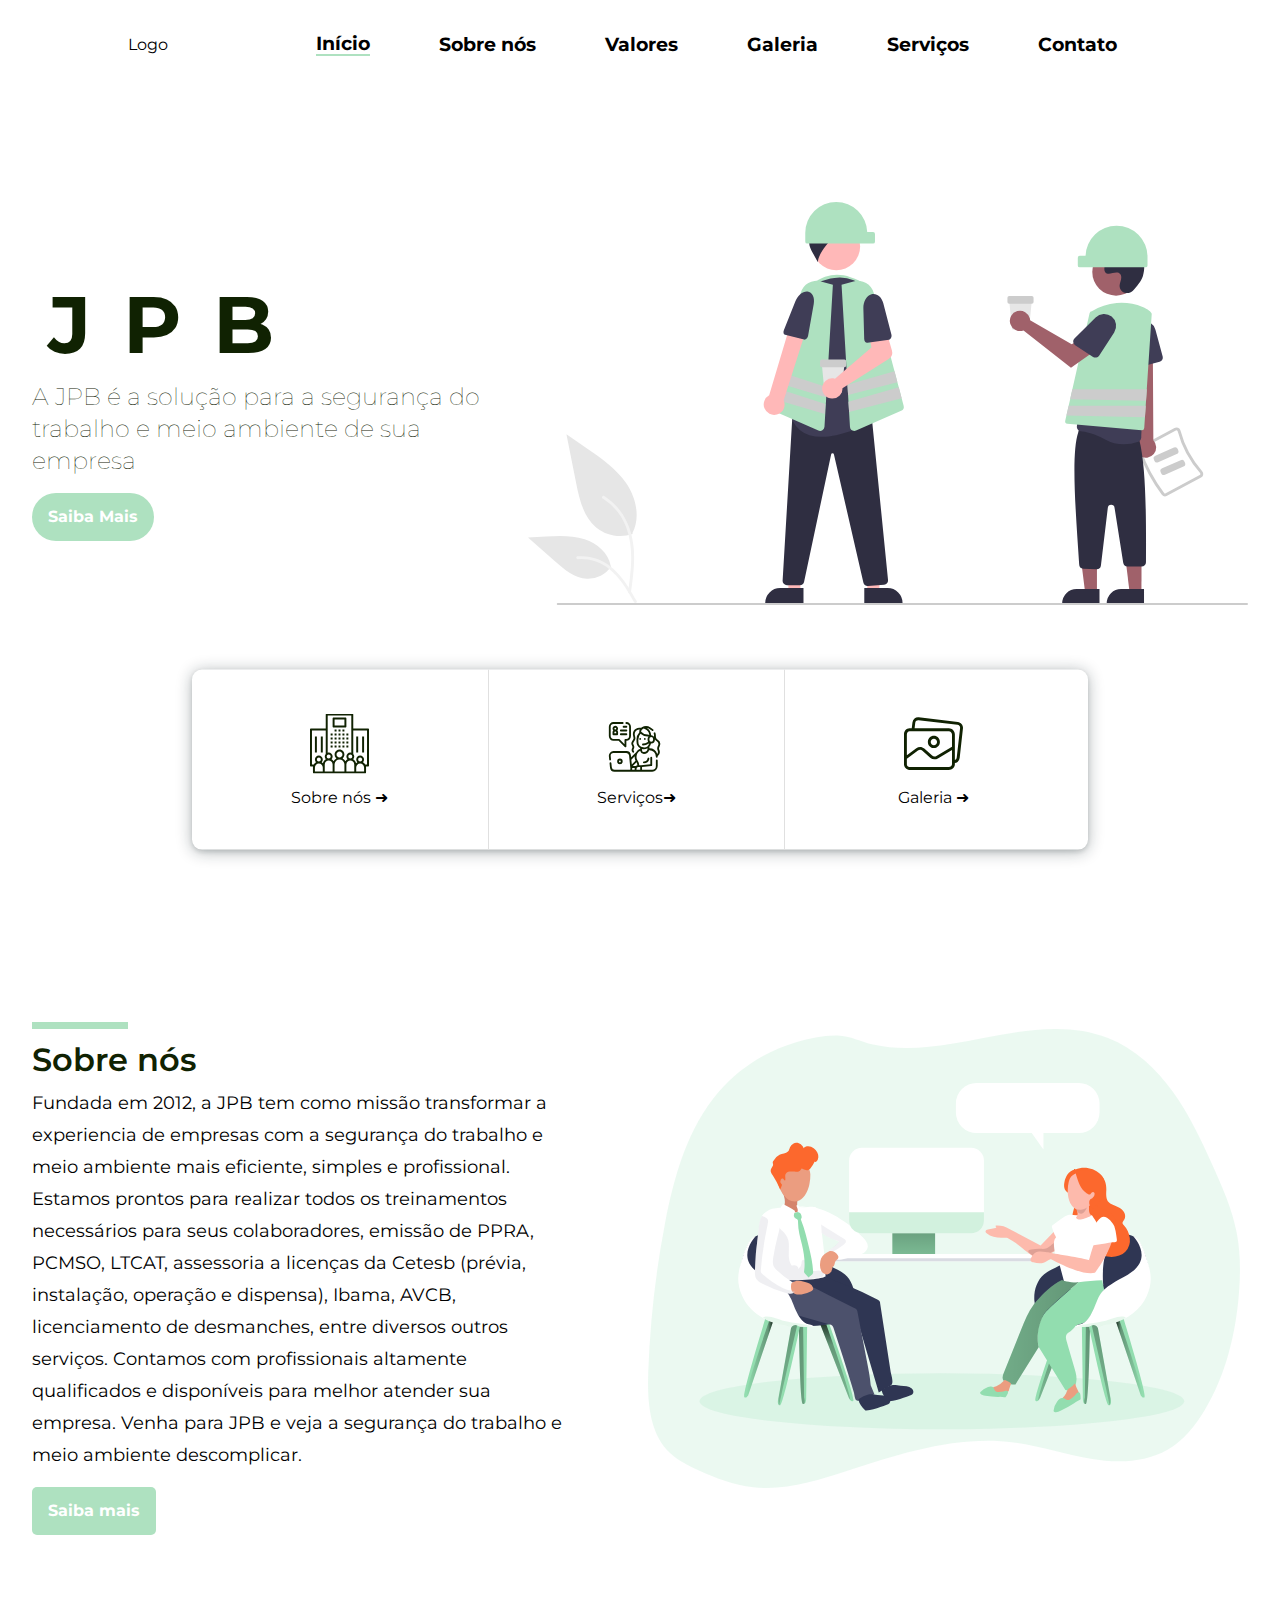
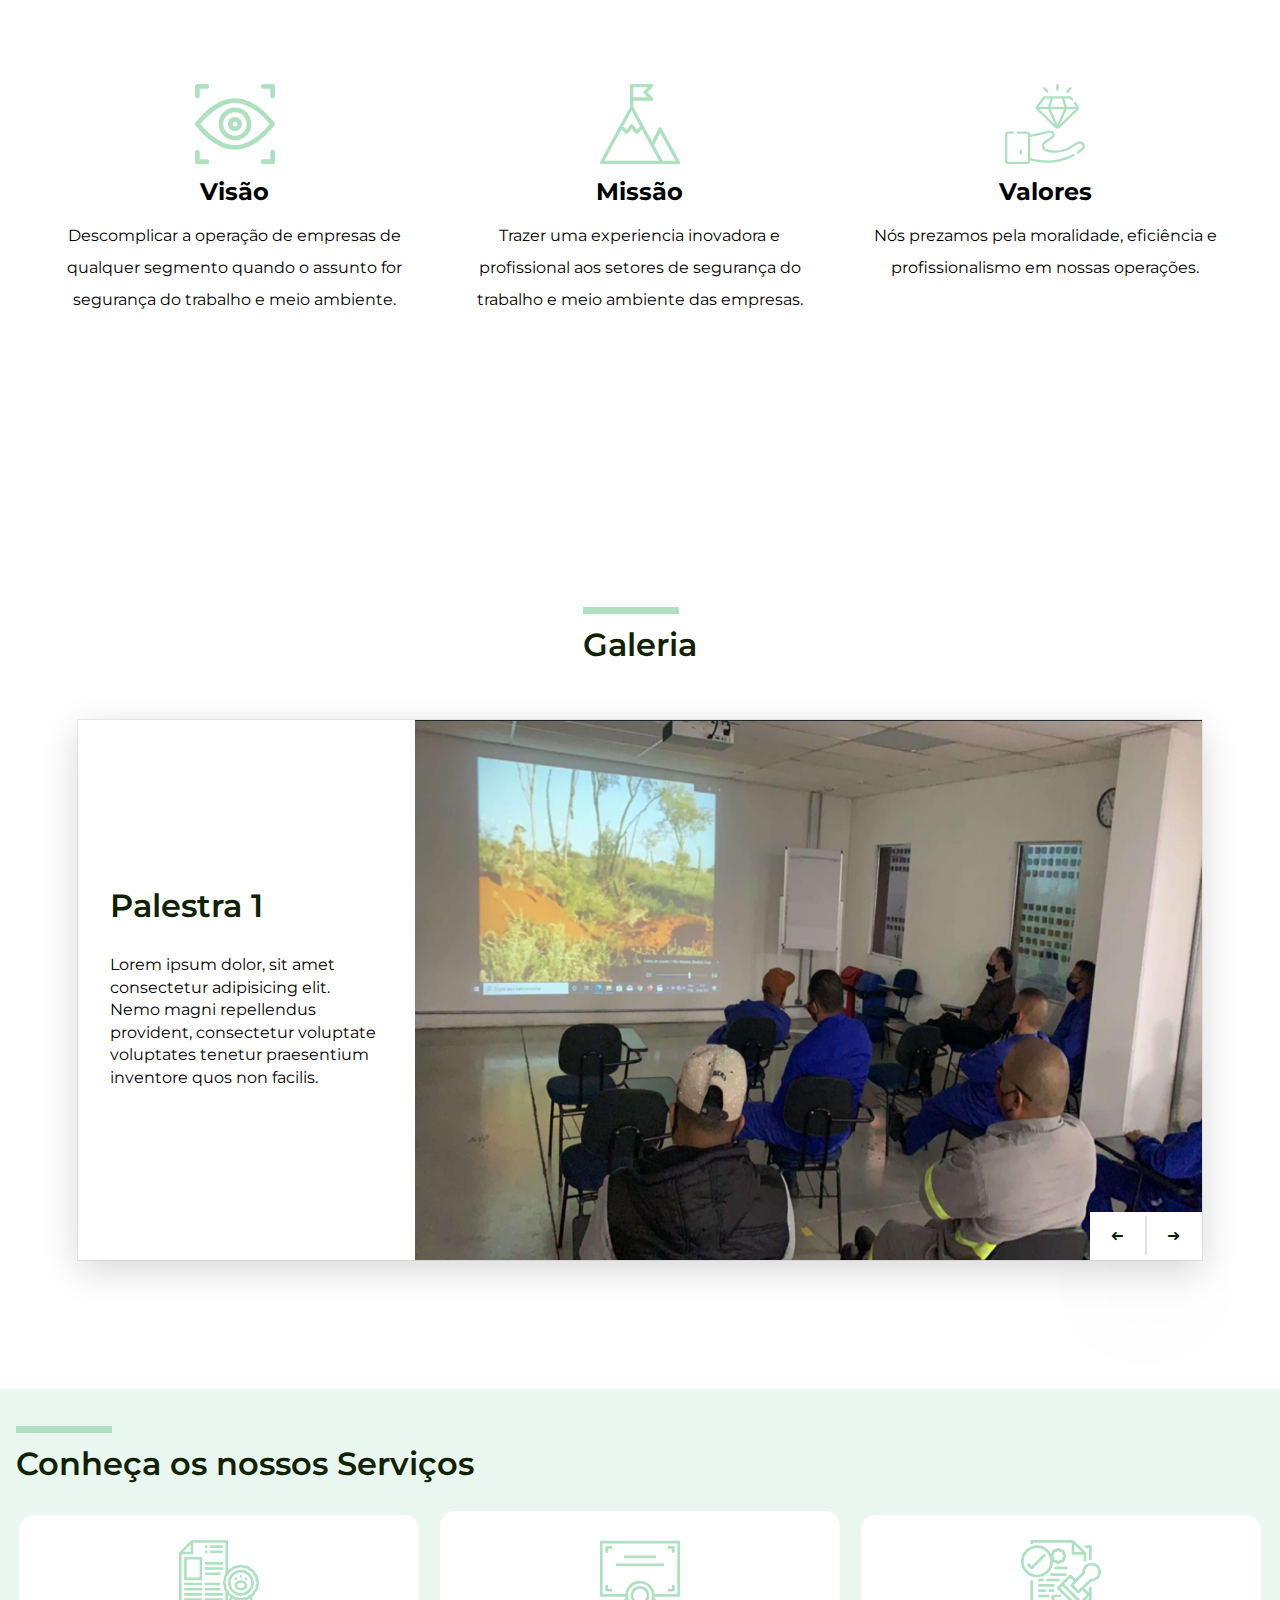
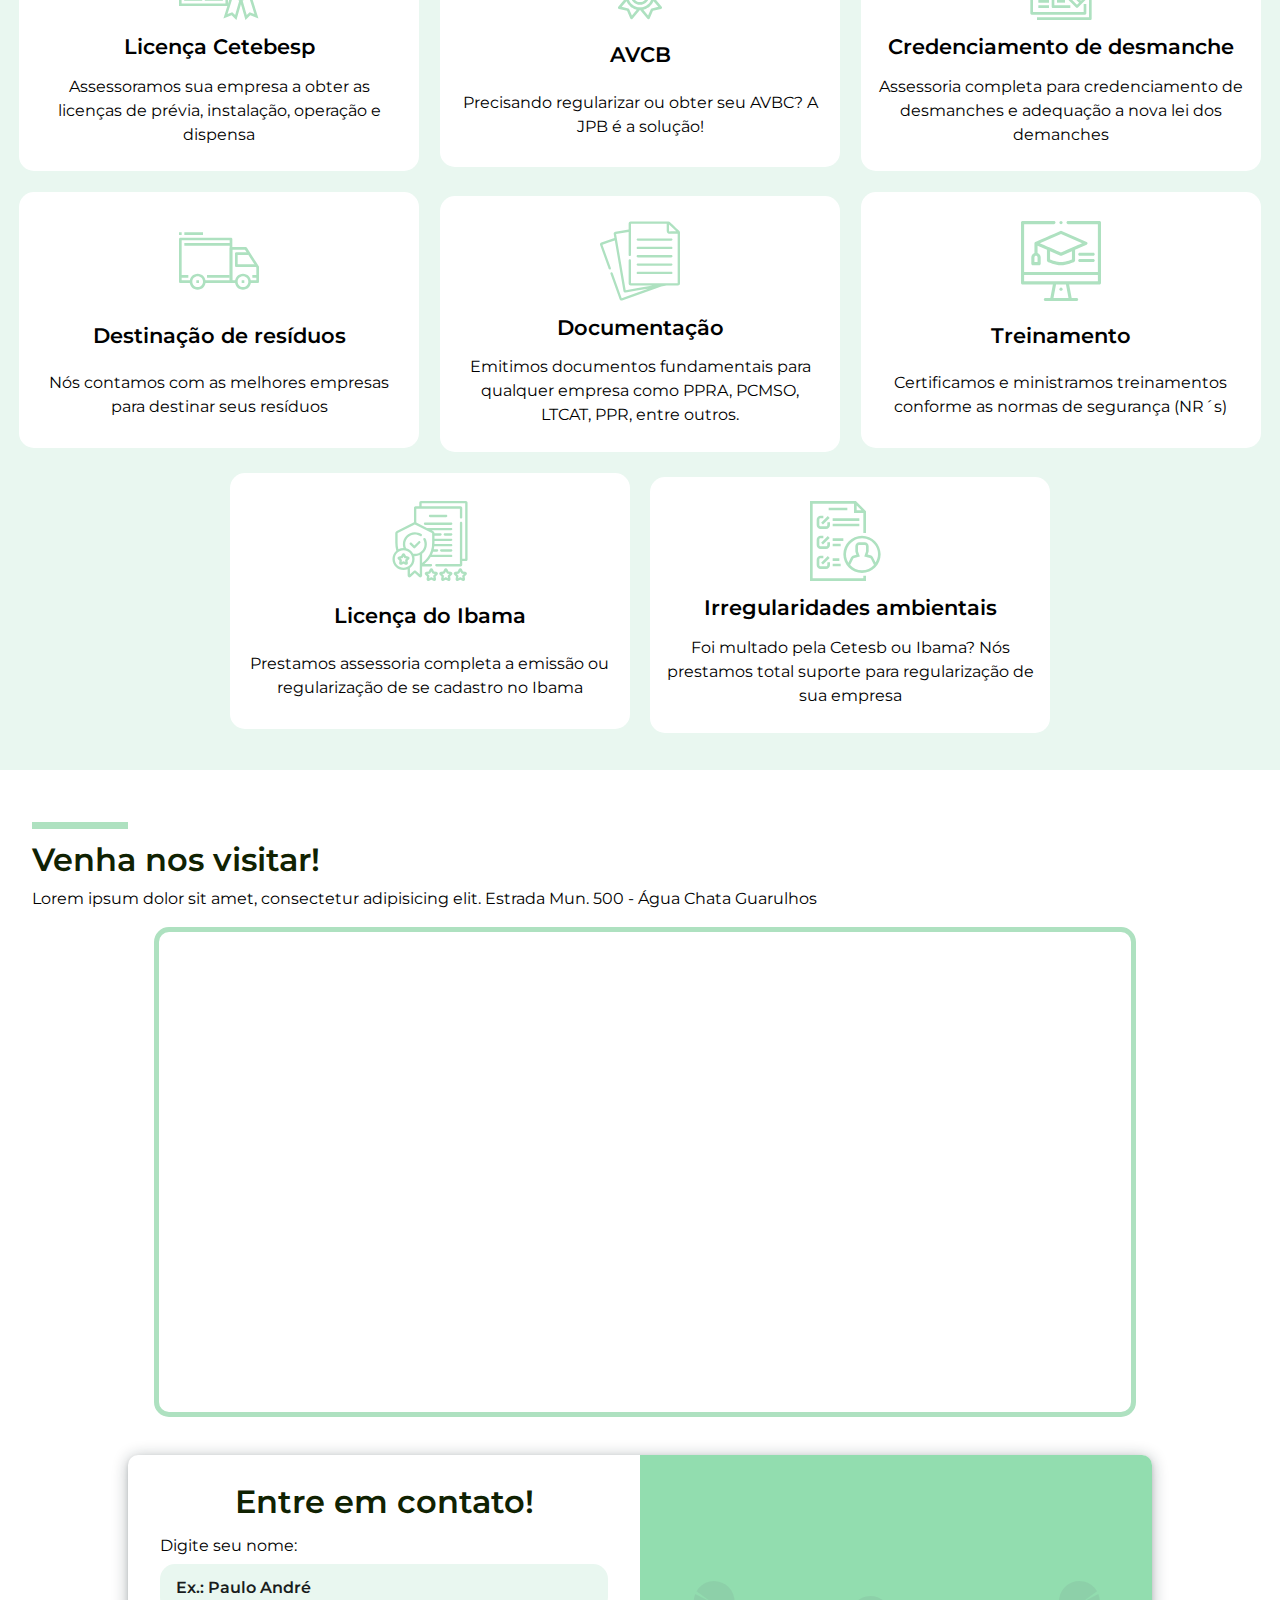
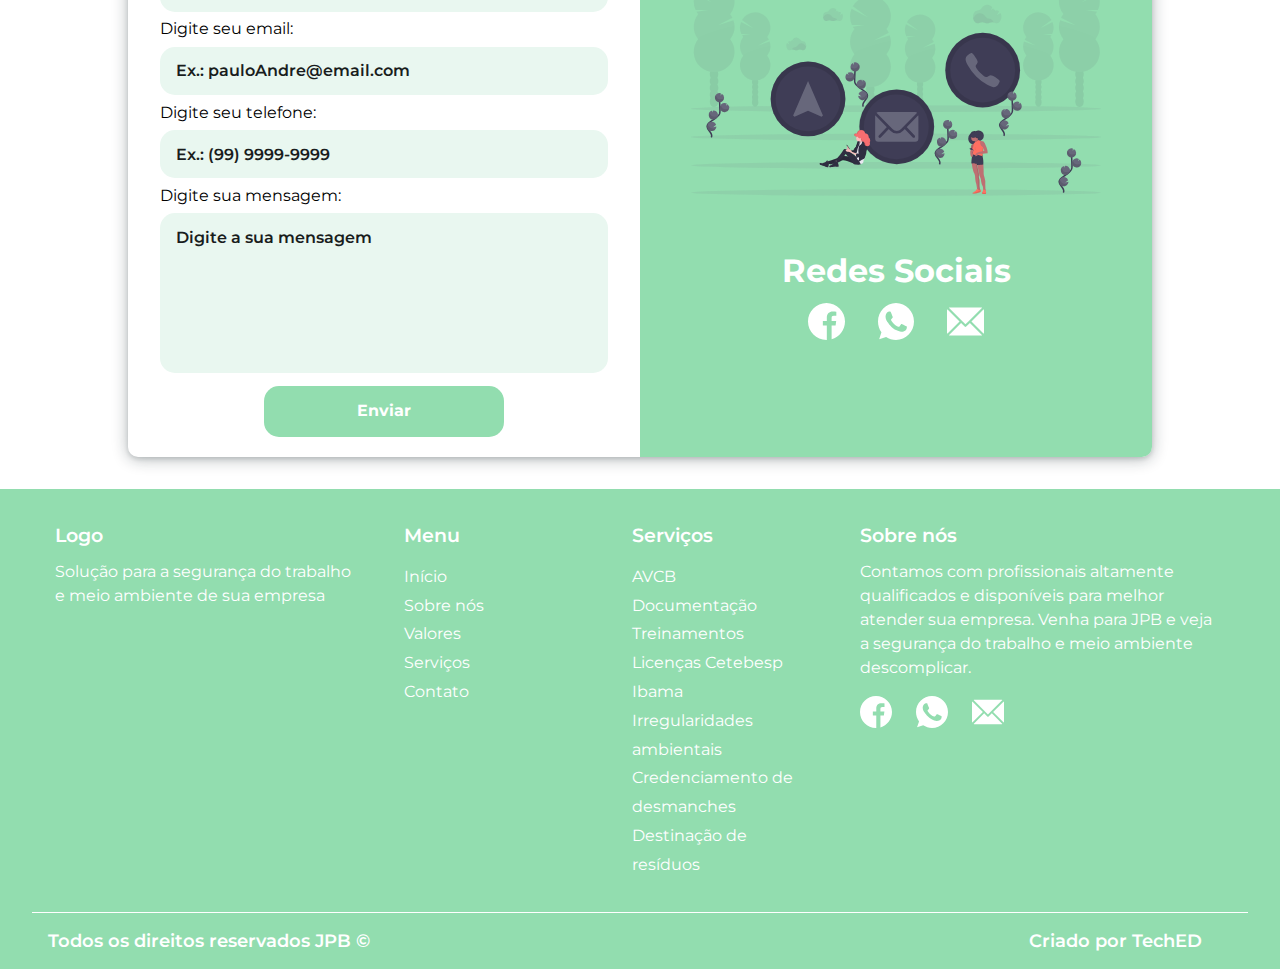
==== index.html @ 91bff5a8 "chore: ajuste css na mensagem ao enviar email" ====
<!DOCTYPE html>
<html lang="pt-br">

<head>
    <meta charset="UTF-8">
    <meta name="description"
        content="Segurança do Trabalho e Meio Ambiente é Com a JPB. Treinamentos, Lincenças da Cetesb (Prévia, Instalação, Operação e Dispensa), Ibama, Lei do Desmanche Entre Outros">
    <meta name="keywords" content="HTML, CSS, JavaScript">
    <meta name="author" content="John Doe">
    <meta name="viewport" content="width=device-width, initial-scale=1.0">

    <title>Segurança do Trabalho e Meio Ambiente | JPB</title>

    <!-- Css -->
    <link rel="stylesheet" href="./css/reset.css" />
    <link rel="stylesheet" href="./css/normalize.css" />
    <link rel="stylesheet" href="./css/keyFrame.css" />
    <link rel="stylesheet" href="./css/header.css" />
    <link rel="stylesheet" href="./css/index/home.css" />
    <link rel="stylesheet" href="./css/index/about-us.css" />
    <link rel="stylesheet" href="./css/index/business-value.css" />
    <link rel="stylesheet" href="./css/index/gallery.css" />
    <link rel="stylesheet" href="./css/index/our-service.css" />
    <link rel="stylesheet" href="./css/index/maps.css" />
    <link rel="stylesheet" href="./css/index/contact.css" />
    <link rel="stylesheet" href="./css/footer.css" />

    <!-- Font -->
    <link rel="preconnect" href="https://fonts.gstatic.com" />
    <link href="https://fonts.googleapis.com/css2?family=Montserrat:wght@400;600;700;800&display=swap"
        rel="stylesheet" />

    <!-- Jquery -->
    <script src="./js/jquery-3.6.0.slim.min.js"></script>
    <!-- Jquery Mask -->
    <script src="./js/jquery-mask.js"></script>

</head>

<body>
    <section class="home" id="home">
        <header class="home__header">
            <a href="" class="menu__logo"><img src="" alt="" />Logo</a>
            <img src="./img/icon/mobile/menu-mobile.svg" alt="" class="menu-mobile">
            <nav class="header__menu">
                <ul class="menu__list">
                    <img src="./img/icon/mobile/close-mobile.svg" class="close-mobile" />
                    <a href="#home" class="list__link active">
                        <li> Início</li>
                    </a>
                    <a href="#about-us" class="list__link">
                        <li> Sobre nós</li>
                    </a>
                    <a href="#value" class="list__link">
                        <li> Valores</li>
                    </a>

                    <a href="#gallery" class="list__link">
                        <li> Galeria</li>
                    </a>

                    <li class="list__link service-item">
                        <a href="#service" class="list__link drop-down">Serviços</a>
                        <ul class="sub-list">
                            <a href="home-service.html" class="sub-list__link">
                                <li>Início</li>
                            </a>
                            <a href="avcb.html" class="sub-list__link">
                                <li>AVCB</li>
                            </a>
                            <a href="credenciamento-desmanche.html" class="sub-list__link">
                                <li>Credenciamento de desmanche</li>
                            </a>
                            <a href="destinacao-residuos.html" class="sub-list__link">
                                <li>Destinação de resíduos</li>
                            </a>
                            <a href="documentacao.html" class="sub-list__link">
                                <li>Documentação</li>
                            </a>
                            <a href="treinamento.html" class="sub-list__link">
                                <li>Treinamento</li>
                            </a>
                            <a href="licenca-ibama.html" class="sub-list__link">
                                <li>Licença do Ibama</li>
                            </a>
                            <a href="irregularizacao.html" class="sub-list__link">
                                <li>Irregularidades ambientais</li>
                            </a>
                        </ul>
                    </li>
                    </a>
                    <a href="#contact" class="list__link">
                        <li> Contato</li>
                    </a>
                </ul>
            </nav>
        </header>

        <main class="home__main-content">
            <section class="main-content__titles">
                <h2 class="main-content__title">JPB</h2>
                <h1 class="main-content__subtitle">A JPB é a solução para a segurança do trabalho e meio ambiente de sua
                    empresa</h1>
                <a href="about-us.html" class="button-pattern main-content__button">Saiba Mais</a>
            </section>

            <figure>
                <img src="./img/home-illustration.svg" class="main-content__illustration" />
            </figure>
        </main>

        <section class="home__fast-navigation">
            <section class="fast-navigarion__card-link">
                <a href="about-us.html" class="card-link__redirect">
                    <img src="./img/icon/home-icons/enterprise.svg" alt="" class="card-link__icon">
                    <span class="card-link__link">Sobre nós <span>&#10140;</span> </span>
                </a>
            </section>

            <section class="fast-navigarion__card-link">
                <a href="home-service.html" class="card-link__redirect">
                    <img src="./img/icon/home-icons/service.svg" alt="" class="card-link__icon">
                    <span class="card-link__link">Serviços<span>&#10140;</span>
                </a>
            </section>

            <section class="fast-navigarion__card-link">
                <a href="#gallery" class="card-link__redirect">
                    <img src="./img/icon/home-icons/gallery.svg" alt="" class="card-link__icon">
                    <span class="card-link__link">Galeria <span>&#10140;</span> </span>
                </a>
            </section>
        </section>

    </section>

    <section class="about-us" id="about-us">
        <section class="about-us__content">

            <h2 class="title-pattern">Sobre nós</h2>
            <p class="description">Fundada em 2012, a JPB tem como missão transformar a experiencia de empresas com a
                segurança do trabalho e meio ambiente mais eficiente, simples e profissional. Estamos prontos para
                realizar todos os treinamentos necessários para seus colaboradores, emissão de PPRA, PCMSO, LTCAT,
                assessoria a licenças da Cetesb (prévia, instalação, operação e dispensa), Ibama, AVCB, licenciamento de
                desmanches, entre diversos outros serviços. Contamos com profissionais altamente qualificados e
                disponíveis para melhor atender sua empresa. Venha para JPB e veja a segurança do trabalho e meio
                ambiente descomplicar.

            </p>
            <a href="about-us.html" class="button-pattern button-pattern--our">Saiba mais</a>
        </section>

        <figure class="about-us__image">
            <img src="./img/our-illustration.svg" class="about-us__illustration" />
        </figure>
    </section>

    <section class="bussiness-value" id="value">
        <section class="bussiness-value__session-card">
            <img src="./img/icon/value/vision.svg" class="session-card__illustration" />
            <h2 class="session-card__title">Visão</h2>
            <p class="session-card__subtitle">Descomplicar a operação de empresas de qualquer segmento quando o assunto
                for segurança do trabalho e meio ambiente.</p>
        </section>

        <section class="bussiness-value__session-card">
            <img src="./img/icon/value/mission.svg" class="session-card__illustration" />
            <h2 class="session-card__title">Missão</h2>
            <p class="session-card__subtitle">Trazer uma experiencia inovadora e profissional aos setores de segurança
                do trabalho e meio ambiente das empresas.</p>
        </section>

        <section class="bussiness-value__session-card">
            <img src="./img/icon/value/value.svg" class="session-card__illustration" />
            <h2 class="session-card__title">Valores</h2>
            <p class="session-card__subtitle">Nós prezamos pela moralidade, eficiência e profissionalismo em nossas
                operações.</p>
        </section>
    </section>


    <section class="gallery" id="gallery">
        <h2 class="title-pattern title-pattern--gallery">Galeria</h2>
        <section class="gallery__card">
            <section class="card__content slider-active">
                <section class="card__container">
                    <h2 class="container__title">Palestra 1</h2>
                    <p class="container__description">Lorem ipsum dolor, sit amet consectetur adipisicing elit. Nemo
                        magni repellendus provident, consectetur voluptate voluptates tenetur praesentium inventore quos
                        non facilis.</p>
                </section>
                <section class="card__image">
                    <figure class="image__container">
                        <img src="img/gallery/treinamento-sala.jpg" class="image__card">
                    </figure>
                </section>
            </section>
            <section class="card__content">
                <section class="card__container">
                    <h2 class="container__title">Palestra 2</h2>
                    <p class="container__description">Lorem ipsum dolor, sit amet consectetur adipisicing elit. Nemo
                        magni repellendus provident, consectetur voluptate voluptates tenetur praesentium inventore quos
                        non facilis.</p>
                </section>
                <section class="card__image">
                    <figure class="image__container">
                        <img src="img/gallery/treinamento-sala2.jpg" class="image__card">
                    </figure>
                </section>
            </section>
            <section class="card__content">
                <section class="card__container">
                    <h2 class="container__title">Palestra 3</h2>
                    <p class="container__description">Lorem ipsum dolor, sit amet consectetur adipisicing elit. Nemo
                        magni repellendus provident, consectetur voluptate voluptates tenetur praesentium inventore quos
                        non facilis.</p>
                </section>
                <section class="card__image">
                    <figure class="image__container">
                        <img src="img/gallery/treinamento-slide.jpg" class="image__card">
                    </figure>
                </section>
            </section>
            <section class="card__content">
                <section class="card__container">
                    <h2 class="container__title">Palestra 5</h2>
                    <p class="container__description">Lorem ipsum dolor, sit amet consectetur adipisicing elit. Nemo
                        magni repellendus provident, consectetur voluptate voluptates tenetur praesentium inventore quos
                        non facilis.</p>
                </section>
                <section class="card__image">
                    <figure class="image__container">
                        <img src="img/gallery/treinamento-empresa.jpg" class="image__card">
                    </figure>
                </section>
            </section>
            <section class="card__action">
                <a href="" class="option left prev">&#x279C;</a>
                <a href="" class="option prox">&#x279C;</a>
            </section>
        </section>
    </section>

    <section class="our-service" id="service">
        <header class="our-service__header">
            <h2 class="title-pattern title-pattern--services">Conheça os nossos Serviços</h2>
        </header>

        <section class="our-service__container">
            <a href="licenca-cetesb.html" class="container__card">
                <img src="./img/icon/our-service/license-cetebesp.svg" alt="" class="card__illustration">
                <h2 class="card__title">Licença Cetebesp</h2>
                <p class="card__description">Assessoramos sua empresa a obter as licenças de prévia, instalação,
                    operação e dispensa</p>
            </a>

            <a href="avcb.html" class="container__card">
                <img src="./img/icon/our-service/certificate.svg" alt="" class="card__illustration">
                <h2 class="card__title">AVCB</h2>
                <p class="card__description">Precisando regularizar ou obter seu AVBC? A JPB é a solução!</p>
            </a>

            <a href="credenciamento-desmanche.html" class="container__card">
                <img src="./img/icon/our-service/license.svg" alt="" class="card__illustration">
                <h2 class="card__title">Credenciamento de desmanche</h2>
                <p class="card__description">Assessoria completa para credenciamento de desmanches e adequação a nova
                    lei dos demanches </p>
            </a>

            <a href="destinacao-residuos.html" class="container__card">
                <img src="./img/icon/our-service/truck.svg" alt="" class="card__illustration">
                <h2 class="card__title">Destinação de resíduos</h2>
                <p class="card__description">Nós contamos com as melhores empresas para destinar seus resíduos</p>
            </a>

            <a href="documentacao.html" class="container__card">
                <img src="./img/icon/our-service/document.svg" alt="" class="card__illustration">
                <h2 class="card__title">Documentação</h2>
                <p class="card__description">Emitimos documentos fundamentais para qualquer empresa como PPRA, PCMSO,
                    LTCAT, PPR, entre outros.</p>
            </a>
            <a href="treinamento.html" class="container__card">
                <img src="./img/icon/our-service/learning.svg" alt="" class="card__illustration">
                <h2 class="card__title">Treinamento</h2>
                <p class="card__description">Certificamos e ministramos treinamentos conforme as normas de segurança
                    (NR´s)</p>
            </a>

            <a href="licenca-ibama.html" class="container__card">
                <img src="./img/icon/our-service/accreditation.svg" alt="" class="card__illustration">
                <h2 class="card__title">Licença do Ibama</h2>
                <p class="card__description">Prestamos assessoria completa a emissão ou regularização de se cadastro no
                    Ibama</p>
            </a>

            <a href="irregularizacao.html" class="container__card">
                <img src="./img/icon/our-service/authorization.svg" alt="" class="card__illustration">
                <h2 class="card__title">Irregularidades ambientais</h2>
                <p class="card__description">Foi multado pela Cetesb ou Ibama? Nós prestamos total suporte para
                    regularização de sua empresa</p>
            </a>

        </section>
    </section>

    <section class="maps" id="contact">
        <h2 class="title-pattern">Venha nos visitar!</h2>
        <p class="maps__description">Lorem ipsum dolor sit amet, consectetur adipisicing elit. Estrada Mun. 500 -
            Água Chata Guarulhos </p>
        <section class="maps__container">
            <iframe
                src="https://www.google.com/maps/embed?pb=!1m14!1m8!1m3!1d14643.321153168095!2d-46.396999!3d-23.430497!3m2!1i1024!2i768!4f13.1!3m3!1m2!1s0x94ce628173f02871%3A0x177c3ccf1d4aee9c!2sEstrada%20Mun.%2C%20500%20-%20%C3%81gua%20Chata%2C%20Guarulhos%20-%20SP%2C%2007251-300!5e0!3m2!1spt-BR!2sbr!4v1623853688260!5m2!1spt-BR!2sbr"
                width="100%" height="100%" style="border:5px solid #aee1c0; border-radius: 15px; margin-top: 1rem;"
                allowfullscreen="" loading="lazy"></iframe>
        </section>
    </section>

    <form action="php/sendemail.php" class="contact">
        <fieldset class="contact__inputs">
            <h2 class="title-pattern title-pattern--contact">Entre em contato!</h2>

            <fieldset class="inputs__content">
                <label for="" class="inputs__title">Digite seu nome: </label>
                <input type="text" name="name" id="name" class="input-pattern normalValidation"
                    placeholder="Ex.: Paulo André">
            </fieldset>

            <fieldset class="inputs__content">
                <label for="" class="inputs__title">Digite seu email: </label>
                <input type="email" name="email" id="email" class="input-pattern"
                    placeholder="Ex.: pauloAndre@email.com">
            </fieldset>

            <fieldset class="inputs__content">
                <label for="" class="inputs__title">Digite seu telefone: </label>
                <input type="tel" name="phone" id="phone" class="input-pattern normalValidation phone-number"
                    placeholder="Ex.: (99) 9999-9999">
            </fieldset>

            <fieldset class="inputs__content">
                <label for="" class="inputs__title">Digite sua mensagem: </label>
                <textarea name="message" id="message" cols="30" rows="10" class="text-area"
                    placeholder="Digite a sua mensagem"></textarea>
            </fieldset>

            <input type="button" value="Enviar" class="button-pattern button-pattern--contact">
        </fieldset>

        <fieldset class="contact__midia">
            <img src="./img/form-illustration.svg" class="midia__illustration">

            <section class="midia__info">
                <h2 class="info__title">Redes Sociais</h2>

                <section class="info__container-social">
                    <a href=""><img src="./img/icon/contact/facebook.svg" alt="" class="social__icon"></a>
                    <a href=""><img src="./img/icon/contact/whatsapp.svg" alt="" class="social__icon"></a>
                    <a href=""><img src="./img/icon/contact/email.svg" alt="" class="social__icon"></a>
                </section>

            </section>
        </fieldset>
        <div class="message-status">
            <p class="message-status__message">${mensagem}</p>
        </div>
    </form>

    <footer class="footer">
        <section class="footer__content-menu">

            <section class="content-menu__brand">
                <h2 class="footer-title">Logo</h2>
                <p class="brand__description">Solução para a segurança do trabalho e meio ambiente de sua empresa</p>
                <section class="content-menu__maps">
                    <h2 class="footer-title footer-title--maps">Endereço</h2>
                    <iframe
                        src="https://www.google.com/maps/embed?pb=!1m14!1m8!1m3!1d14643.321153168095!2d-46.396999!3d-23.430497!3m2!1i1024!2i768!4f13.1!3m3!1m2!1s0x94ce628173f02871%3A0x177c3ccf1d4aee9c!2sEstrada%20Mun.%2C%20500%20-%20%C3%81gua%20Chata%2C%20Guarulhos%20-%20SP%2C%2007251-300!5e0!3m2!1spt-BR!2sbr!4v1623853688260!5m2!1spt-BR!2sbr"
                        width="100%" height="100%" allowfullscreen="" loading="lazy"></iframe>
                </section>
            </section>

            <ul class="content-menu__list-menu">
                <h2 class="footer-title">Menu</h2>
                <a href="#home" class="list-menu__link list-menu__link--footer">
                    <li>Início</li>
                </a>
                <a href="#about-us" class="list-menu__link list-menu__link--footer">
                    <li>Sobre nós</li>
                </a>
                <a href="#value" class="list-menu__link list-menu__link--footer">
                    <li>Valores</li>
                </a>
                <a href="#service" class="list-menu__link list-menu__link--footer">
                    <li>Serviços</li>
                </a>
                <a href="#contact" class="list-menu__link list-menu__link--footer">
                    <li>Contato</li>
                </a>
            </ul>

            <ul class="content-menu__list-menu content-menu__list-menu--footer">
                <h2 class="footer-title">Serviços</h2>
                <a href="avcb.html" class="list-menu__link list-menu__link--footer">
                    <li>AVCB</li>
                </a>
                <a href="documentacao.html" class="list-menu__link list-menu__link--footer">
                    <li>Documentação</li>
                </a>
                <a href="treinamento.html" class="list-menu__link list-menu__link--footer">
                    <li>Treinamentos</li>
                </a>
                <a href="licenca-cetesb.html" class="list-menu__link list-menu__link--footer">
                    <li>Licenças Cetebesp</li>
                </a>
                <a href="licenca-ibama.html" class="list-menu__link list-menu__link--footer">
                    <li>Ibama</li>
                </a>
                <a href="irregularizacao.html" class="list-menu__link list-menu__link--footer">
                    <li>Irregularidades ambientais</li>
                </a>
                <a href="credenciamento-desmanche.html" class="list-menu__link list-menu__link--footer">
                    <li>Credenciamento de desmanches</li>
                </a>
                <a href="destinacao-residuos.html" class="list-menu__link list-menu__link--footer">
                    <li>Destinação de resíduos</li>
                </a>
            </ul>

            <section class="content-menu__social">
                <h2 class="footer-title">Sobre nós</h2>
                <p class="social-description">Contamos com profissionais altamente qualificados e
                    disponíveis para melhor atender sua empresa. Venha para JPB e veja a segurança do trabalho e meio
                    ambiente descomplicar.
                </p>

                <section class="info__container-social info__container-social--footer">
                    <a href="">
                        <img src="./img/icon/contact/facebook.svg" alt="" class="social__icon social__icon--footer">
                    </a>
                    <a href="">
                        <img src="./img/icon/contact/whatsapp.svg" alt="" class="social__icon social__icon--footer">
                    </a>
                    <a href="">
                        <img src="./img/icon/contact/email.svg" alt="" class="social__icon social__icon--footer">
                    </a>
                </section>

            </section>
        </section>

        <section class="footer__copyright">
            <h3 class="footer-copy">Todos os direitos reservados JPB &#169;</h3>
            <a href="https://teched.net.br" class="footer-copy" target="_blank">Criado por TechED</a>
        </section>
    </footer>

    <script src="./js/index.js"></script>
    <script src="./js/validation-contact.js"></script>
    <script src="./js/menu-mobile.js"></script>

</body>

</html>
---- css/keyFrame.css ----
@keyframes opacity-animation {
    0% {
        opacity: 0;
    }
    100% {
        opacity: 1;
    }
}

@keyframes slide-top {
    0% {
        -webkit-transform: translateY(-100px);
        transform: translateY(-100px);
        opacity: 0;
    }
    100% {
        -webkit-transform: translateY(0);
        transform: translateY(0);
        display: inherit;
    }
}

@keyframes slide-bottom {
    0% {
        -webkit-transform: translateY(100px);
        transform: translateY(100px);
    }
    100% {
        -webkit-transform: translateY(0);
        transform: translateY(0);
    }
}

@keyframes slide-bottom-position {
    0% {
        -webkit-top: 80%;
        top: 80%;
    }
    100% {
        -webkit-top: 93%;
        top: 93%;
    }
}

@keyframes slide-fwd-top {
    0% {
        transform: translateZ(160px) translateY(-100px);
    }
    100% {
        transform: translateZ(0) translateY(0);
    }
}

@keyframes tracking-in-expand-fwd {
    0% {
        letter-spacing: -0.5em;
        -webkit-transform: translateZ(-700px);
        transform: translateZ(-700px);
        opacity: 0;
    }
    40% {
        opacity: 0.6;
    }
    100% {
        -webkit-transform: translateZ(0);
        transform: translateZ(0);
        opacity: 1;
    }
}

@keyframes focus-in-expand {
    0% {
        letter-spacing: -0.5em;
        -webkit-filter: blur(12px);
        filter: blur(12px);
        opacity: 0;
    }
    100% {
        -webkit-filter: blur(0px);
        filter: blur(0px);
        opacity: 1;
    }
}

@keyframes slide-left {
    0% {
        -webkit-transform: translateX(-100px);
        transform: translateX(-100px);
    }
    100% {
        -webkit-transform: translateX(0);
        transform: translateX(0);
    }
}

@keyframes slide-right {
    0% {
        -webkit-transform: translateX(35px);
        transform: translateX(35px);
    }
    100% {
        -webkit-transform: translateX(0);
        transform: translateX(0);
    }
}

@keyframes message-status-animation {
    0% {
        display: initial;
        opacity: 1;
    }
    75% {
        display: initial;
        opacity: 1;
    }
    100% {
        opacity: 0;
        display: none;
    }
}

@media only screen and (max-width: 900px) {
    @keyframes slide-fwd-top {
        0% {
            transform: translateZ(110px) translateY(-10px);
        }
        100% {
            transform: translateZ(0) translateY(0);
        }
    }
}
---- css/header.css ----
.home {
    width: 100%;
    height: 100%;
    position: relative;
}

.home__header {
    width: 80%;
    height: 10%;
    margin: 0 auto;
    display: flex;
    align-items: center;
    justify-content: space-between;
}

.home__header--fixed {
    position: fixed;
    top: 0;
    left: 0;
    width: 100%;
    background-color: #fff;
    padding: 0 1rem;
    z-index: 1;
    animation: opacity-animation 1s ease-in-out alternate;
    box-shadow: rgba(50, 50, 93, 0.25) 0px 6px 12px -2px, rgba(0, 0, 0, 0.3) 0px 3px 7px -3px;
}

.menu__logo {
    width: 10%;
}

.header__menu {
    width: 85%;
    height: 100%;
}

.menu__list {
    width: 100%;
    min-width: 38rem;
    height: 100%;
    display: flex;
    align-items: center;
    justify-content: space-around;
    position: relative;
}

.list__link {
    font-size: 1.2rem;
    font-weight: 700;
}

.menu-mobile, .close-mobile {
    display: none;
}

.service-item {
    position: relative;
}

.sub-list {
    display: none;
    box-sizing: border-box;
    width: 20rem;
    height: auto;
    padding: 1rem;
    box-shadow: rgba(0, 0, 0, 0.1) 0px 4px 12px;
    border-radius: 15px;
    background-color: #fff;
    position: absolute;
    top: 1.5rem;
    left: 0;
    z-index: 1;
}

.sub-list__link {
    line-height: 2rem;
}

.sub-list__link li {
    transition: all .5s ease;
    border-left: 2px solid #fff;
    font-weight: normal;
    font-size: 1rem;
}

.sub-list__link li:hover {
    padding-left: 5px;
    border-left: 2px solid #102202;
    font-weight: 600;
}

@media only screen and (max-width: 900px) {
    .home {
        background-image: url(../img/background-home-mobile.png);
    }
    .home__header {
        width: 90%;
    }
    .header__menu {
        position: fixed;
        right: -9999px;
        top: 0;
        background-color: #fff;
        z-index: 1;
        transition: all 1s ease-in-out;
        box-shadow: rgba(60, 64, 67, 0.3) 0px 1px 2px 0px, rgba(60, 64, 67, 0.15) 0px 1px 3px 1px;
        z-index: 1;
    }
    .menu-mobile {
        display: inherit;
        width: 2.5rem;
    }
    .close-mobile {
        display: inherit;
        width: 1.3rem;
        position: absolute;
        left: 1.7rem;
        top: 1.7rem;
    }
    .home__header--fixed {
        box-sizing: border-box;
        width: 100%;
        padding: 0 1rem;
    }
    .menu__list {
        width: 100%;
        min-width: auto;
        height: 100%;
        flex-direction: column;
        background-color: #fff;
        position: relative;
    }
}
---- css/index/home.css ----
.home__main-content {
    box-sizing: border-box;
    width: 100%;
    height: calc(100% - 30%);
    padding: 2rem;
    display: flex;
    justify-content: center;
    align-items: center;
    color: #102202;
    -webkit-animation: slide-top 1s cubic-bezier(0.250, 0.460, 0.450, 0.940) both;
    animation: slide-top 1s cubic-bezier(0.250, 0.460, 0.450, 0.940) both;
}

.main-content__titles {
    min-width: 27rem;
}

.main-content__title {
    font-size: 5rem;
    letter-spacing: 2rem;
    font-weight: bold;
    margin: 1rem;
}

.main-content__subtitle {
    font-size: 1.5rem;
    font-weight: lighter;
    line-height: 2rem;
    max-width: 32rem;
}

.main-content__button {
    margin-top: 1rem;
    border-radius: 30px;
}

.main-content__illustration {
    width: 100%;
}

.home__fast-navigation {
    width: 70%;
    min-width: 53rem;
    height: 20%;
    display: flex;
    border-radius: 10px;
    background-color: #fff;
    box-shadow: rgba(14, 30, 37, 0.12) 0px 2px 4px 0px, rgba(14, 30, 37, 0.32) 0px 2px 16px 0px;
    position: absolute;
    top: 93%;
    left: 50%;
    margin-right: -50%;
    transform: translate(-50%, -93%);
    -webkit-animation: slide-bottom-position 1s cubic-bezier(0.250, 0.460, 0.450, 0.940) both;
    animation: slide-bottom-position 1s cubic-bezier(0.250, 0.460, 0.450, 0.940) both;
}

.fast-navigarion__card-link {
    width: 33%;
    height: 100%;
    display: flex;
    flex-direction: column;
    align-items: center;
    justify-content: center;
    border-right: 1px solid #e0e0e0;
}

.card-link__redirect {
    display: flex;
    flex-direction: column;
    justify-content: center;
    align-items: center;
}

.fast-navigarion__card-link:last-child {
    border: none;
}

.card-link__icon {
    width: 20%;
    margin-bottom: 1rem;
    transition: all .5s ease-in-out;
}

.card-link__redirect:hover > .card-link__icon {
    transform: scale(1.1);
}

@media only screen and (max-width: 900px) {
    .home__main-content {
        height: calc(100% - 40%);
        padding: .8rem;
        text-align: center;
    }
    .main-content__illustration {
        display: none;
    }
    .main-content__titles {
        min-width: auto;
    }
    .main-content__title {
        font-size: 4rem;
        letter-spacing: normal;
    }
    .main-content__subtitle {
        max-width: inherit;
        margin: 2rem auto;
        font-size: 1.1rem;
        line-height: 1.5rem;
    }
    .main-content__button {
        font-size: 1rem;
        margin: 0 auto;
    }
    .home__fast-navigation {
        width: 95%;
        top: 90%;
        min-width: auto;
    }
    .card-link__redirect {
        font-size: .9rem;
        font-weight: 600;
    }
    .card-link__icon {
        width: 50%;
        margin-bottom: .8rem;
    }
}
---- css/index/about-us.css ----
.about-us {
    box-sizing: border-box;
    width: 100%;
    height: 80vh;
    padding: 2rem;
    display: flex;
    justify-content: center;
    align-items: center;
}

.about-us__content {
    width: 50%;
    min-width: 35rem;
    height: 100%;
    display: flex;
    flex-direction: column;
    justify-content: center;
}

.description {
    width: 90%;
    text-align: left;
    font-size: 1.1rem;
}

.about-us__image {
    width: 50%;
}

.about-us__illustration {
    width: 100%;
    min-width: 20rem;
}

.button-pattern--our {
    border-radius: 5px;
    margin-top: 1rem;
}

@media only screen and (max-width: 900px) {
    .about-us {
        display: block;
        width: 100%;
        height: auto;
        padding: .5rem;
    }
    .about-us__illustration {
        display: none;
    }
    .about-us__content {
        width: 100%;
        height: auto;
        min-width: auto;
    }
    .description {
        width: 100%;
        text-align: center;
    }
    .title-pattern {
        margin: 1rem auto;
    }
    .title-pattern::before {
        margin: 1rem auto;
        margin-top: 2rem;
    }
    .button-pattern--our {
        margin: 1rem auto;
        font-size: 1rem;
    }
}
---- css/index/business-value.css ----
.bussiness-value {
    box-sizing: border-box;
    width: 100%;
    height: 45vh;
    margin: 2rem auto;
    padding: 2rem;
    display: flex;
    justify-content: space-around;
    align-items: baseline;
}

.bussiness-value__session-card {
    width: 30%;
    min-width: 18rem;
    height: 100%;
    text-align: center;
    display: flex;
    flex-direction: column;
    align-items: center;
}

.session-card__illustration {
    width: 5rem;
}

.session-card__title {
    font-size: 1.5rem;
    font-weight: bold;
    margin: 1rem auto;
}

.session-card__subtitle {
    font-size: 1rem;
    line-height: 2rem;
}

@media only screen and (max-width: 900px) {
    .bussiness-value {
        height: auto;
        padding: 1rem;
        align-items: center;
        flex-direction: column;
    }
    .bussiness-value__session-card {
        width: 100%;
        min-width: auto;
        height: 16rem;
        margin: 1rem 0;
    }
    .session-card__title {
        margin: 1.5rem auto;
    }
}
---- css/index/gallery.css ----
.gallery {
    box-sizing: border-box;
    width: 100%;
    height: 100vh;
    display: flex;
    flex-direction: column;
    align-items: center;
    justify-content: center;
    padding: 1rem;
}

.gallery__card {
    width: 90%;
    height: 60vh;
    min-width: 56rem;
    margin: 3rem auto;
    display: flex;
    box-shadow: rgba(0, 0, 0, 0.16) 0px 10px 36px 0px, rgba(0, 0, 0, 0.06) 0px 0px 0px 1px;
    position: relative;
}

.card__content {
    display: none;
    width: 100%;
    height: 100%;
    align-items: center;
}

.card__container {
    box-sizing: border-box;
    width: 30%;
    height: 100%;
    display: flex;
    flex-direction: column;
    justify-content: center;
    padding: 1rem 2rem;
}

.container__title {
    font-size: 2rem;
    color: #102202;
    font-weight: 600;
    margin-bottom: 2rem;
}

.container__description {
    font-size: 1rem;
    line-height: 1.4rem;
}

.card__image {
    width: 70%;
    height: 100%;
}

.image__container {
    width: 100%;
    height: 100%;
}

.image__card {
    width: 100%;
    height: 100%;
}

.card__action {
    position: absolute;
    right: 0;
    bottom: 0;
}

.card__action {
    width: 7rem;
    height: 3rem;
    box-shadow: rgba(50, 50, 93, 0.25) 0px 50px 100px -20px, rgba(0, 0, 0, 0.3) 0px 30px 60px -30px;
    display: flex;
    justify-content: space-around;
    align-items: center;
    background-color: #fff;
}

.card__action::before {
    content: '';
    width: 1px;
    height: 80%;
    background-color: #c4c4c4;
    position: absolute;
    left: 50%;
    transform: translateX(-50%);
}

.option {
    color: #102202;
}

.left {
    transform: rotate(180deg);
}

.slider-active {
    display: flex;
    -webkit-animation: slide-right 1s cubic-bezier(0.250, 0.460, 0.450, 0.940) both;
    animation: slide-right 1s cubic-bezier(0.250, 0.460, 0.450, 0.940) both;
}

@media only screen and (max-width: 900px) {
    .gallery {
        height: auto;
        padding: inherit;
    }
    .gallery__card {
        width: 95%;
        height: auto;
        min-width: auto;
    }
    .card__content {
        flex-direction: column;
    }
    .card__container {
        width: 100%;
        padding: 2rem 1rem;
    }
    .card__image {
        width: 100%;
    }
    .card__action {
        font-size: 1.5rem;
    }
    .slider-active {
        -webkit-animation: slide-fwd-top 1s cubic-bezier(0.250, 0.460, 0.450, 0.940) both;
        animation: slide-fwd-top 1s cubic-bezier(0.250, 0.460, 0.450, 0.940) both;
    }
}
---- css/index/our-service.css ----
.our-service {
    box-sizing: border-box;
    width: 100%;
    height: auto;
    padding: 1rem;
    background-color: #e9f7f0;
}

.our-service__container {
    box-sizing: border-box;
    width: 100%;
    height: auto;
    padding: 1.3rem 0;
    display: flex;
    flex-wrap: wrap;
    justify-content: center;
    align-items: baseline;
    gap: 1.3rem;
}

.container__card {
    box-sizing: border-box;
    width: 25rem;
    height: 16rem;
    padding: 1rem;
    border-radius: 15px;
    display: flex;
    flex-direction: column;
    align-items: center;
    justify-content: space-around;
    text-align: center;
    background-color: #fff;
    transition: all .5s ease;
}

.container__card:hover {
    transform: scale(1.1);
}

.container__card:hover > .card__illustration{
    transform: rotate(12deg);
}

.card__title {
    font-size: 1.3rem;
    color: #000;
    font-weight: 600;
}

.card__illustration {
    width: 5rem;
    transition: all .5s ease-in-out;
}

.card__description {
    line-height: 1.5rem;
}

.button-pattern--service {
    margin: 0 auto;
}

@media only screen and (max-width: 900px) {
    .card__title {
        font-size: 1.3rem;
    }
    .card__description {
        font-size: 1rem;
    }
}
---- css/index/maps.css ----
.maps {
    box-sizing: border-box;
    width: 100%;
    height: auto;
    padding: 2rem;
}

.maps__container {
    width: 80%;
    height: 30rem;
    margin: 0 auto;
}

.maps__description {
    font-size: 1rem;
    line-height: 1.5rem;
}

@media only screen and (max-width: 900px) {
    .maps {
        padding: 1rem;
    }
    .maps__container {
        width: 100%;
        height: 20rem;
    }
    .maps__description {
        text-align: center;
    }
}
---- css/index/contact.css ----
.contact {
    box-sizing: border-box;
    width: 80%;
    height: auto;
    min-width: 54rem;
    margin: 2rem auto;
    display: flex;
    border-radius: 10px;
    box-shadow: rgba(14, 30, 37, 0.12) 0px 2px 4px 0px, rgba(14, 30, 37, 0.32) 0px 2px 16px 0px;
    background-color: #fff;
}

.contact__inputs {
    box-sizing: border-box;
    width: 50%;
    height: 100%;
    padding: 1.3rem 2rem;
    display: flex;
    flex-direction: column;
    justify-content: space-between;
}

.inputs__content {
    width: 100%;
    height: auto;
    display: flex;
    flex-direction: column;

}

.inputs__title {
    margin: .6rem 0 ;
}

.title-pattern--contact {
    text-align: center;
}

.title-pattern--contact::before {
    display: none;
}

.input-pattern, .text-area {
    box-sizing: border-box;
    width: 100%;
    height: 3rem;
    padding: 0 1rem;
    border-radius: 15px;
    border: none;
    color: #191d1d;
    font-weight: 400;
    background-color: #e9f7f0;
}

.text-area {
    resize: none;
    height: 10rem;
    padding: 1rem;
}

::placeholder {
    color: #191d1d;
    font-weight: 600;
}

.button-pattern--contact {
    width: 15rem;
    margin: 0 auto;
    margin-top: .8rem;
    border-radius: 15px;
    background-color: #92ddaf;
}

.contact__midia {
    box-sizing: border-box;
    width: 50%;
    height: auto;
    border-radius: 0px 10px 10px 0px;
    background-color: #92ddaf;
    display: flex;
    flex-direction: column;
    justify-content: center;
    align-items: center;
}

.midia__illustration {
    width: 80%;
    height: 50%;
}

.midia__info {
    box-sizing: border-box;
    width: 100%;
    height: auto;
    padding: 1rem;
    text-align: center;
}

.info__title {
    font-size: 2rem;
    color: #fff;
    font-weight: bold;
}

.info__container-social {
    box-sizing: border-box;
    width: 50%;
    height: auto;
    margin: 0 auto;
    padding: 1rem;
    display: flex;
    justify-content: space-around;
    align-items: center;
}

.social__icon {
    width: 2.3rem;
}

.error-input {
    border: 2px solid red;
}

@media only screen and (max-width: 900px) {
    .contact {
        width: 95%;
        min-width: auto;
        height: auto;
        flex-direction: column;
    }
    .title-pattern--contact {
        margin: 0 auto;
    }
    .contact__inputs {
        width: 100%;
        height: auto;
        padding: 2rem 1rem;
    }
    .title-pattern--contact {
        margin: 1rem auto;
        font-size: 1.5rem;
    }
    .inputs__title {
        font-size: 1rem;
        margin: 1rem 0;
    }
    .input-pattern, .text-area {
        font-size: 1rem;
    }
    .button-pattern--contact{
        margin-top: 1rem;
        font-size: 1rem;
    }
    .contact__midia {
       display: none;
    }
    .info__container-social {
        width: 80%;
    }
}
---- css/footer.css ----
.footer {
    width: 100%;
    height: auto;
    line-height: 1.5rem;
    color: #fff;
    background-color: #92ddaf;
}

.footer-title {
    font-size: 1.2rem;
    font-weight: 600;
    margin-bottom: .8rem;
}

.footer-title--maps {
    margin: 0;
    margin-top: .8rem;
    display: none;
}

.content-menu__maps {
    width: 100%;
    height: 100%;
}

.footer__content-menu {
    box-sizing: border-box;
    width: 95%;
    height: auto;
    padding: 2rem 0;
    margin: 0 auto;
    display: flex;
    align-items: baseline;
    justify-content: space-around;
}

.content-menu__brand {
    width: 25%;
    height: auto;
}

.content-menu__list-menu {
    width: 15%;
    line-height: 1.8rem;
}

.content-menu__social {
    width: 30%;
}

.info__container-social--footer {
    width: 100%;
    padding: 1rem 0;
    justify-content: flex-start;
}

.social__icon--footer {
    width: 2rem;
    margin-right: 1.5rem;
}

.footer__copyright {
    box-sizing: border-box;
    width: 95%;
    margin: 0 auto;
    padding: 1rem;
    display: flex;
    justify-content: space-between;
    text-align: center;
    border-top: 1px solid #fff;
}

.footer__copyright > a{
    padding-right: 30px;
}

.footer-copy {
    font-size: 1.1rem;
    font-weight: 600;
}

@media only screen and (max-width: 900px) {
    .footer-title {
        width: 100%;
        margin: .2rem 0;
    }
    .brand__description {
        font-size: 1rem;
    }
    .list-menu__link--footer {
        font-size: 1rem;
    }
    .footer__content-menu {
        padding: 1rem 0;
        flex-direction: column;
        align-items: center;
        justify-content: center;
    }
    .content-menu__brand {
        width: 100%;
    }
    .content-menu__list-menu {
        width: 100%;
        display: flex;
        flex-wrap: wrap;
        justify-content: flex-start;
        gap: 0 1rem;
    }
    .footer-title--maps {
        display: inherit;
    }
    .content-menu__maps {
        height: auto;
    }
    .footer-copy {
        font-size: 1rem;
    }
    .content-menu__social {
        width: 100%;
    }
    .info__container-social--footer {
        justify-content: space-around;
    }
    .footer__copyright {
        flex-direction: column;
        padding: 1rem 0;
    }
    .content-menu__list-menu--footer {
        justify-content: space-between;
    }
    .list-menu__link--footer:nth-child(3) {
        order: 7;
    }
    .list-menu__link--footer:nth-child(7) {
        order: 1;
    }
    .social-description {
        font-size: 1rem;
    }
}
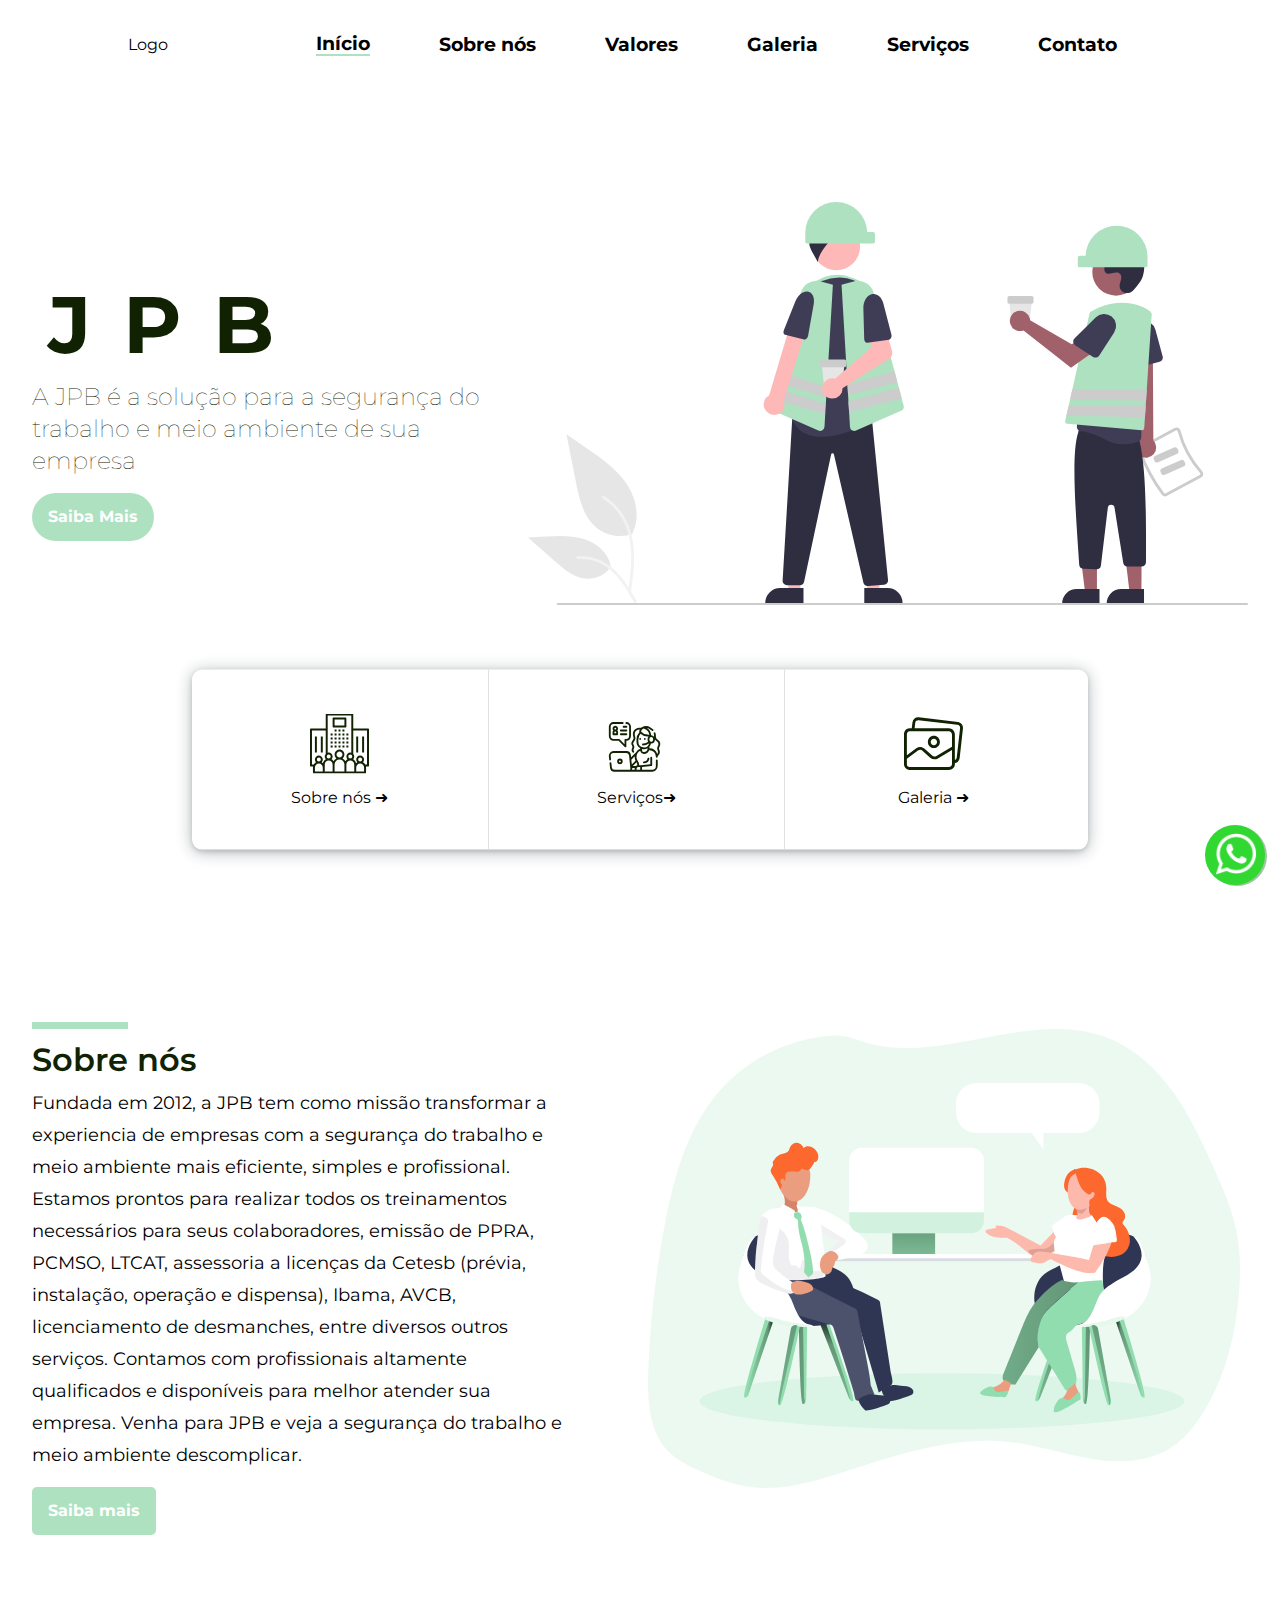
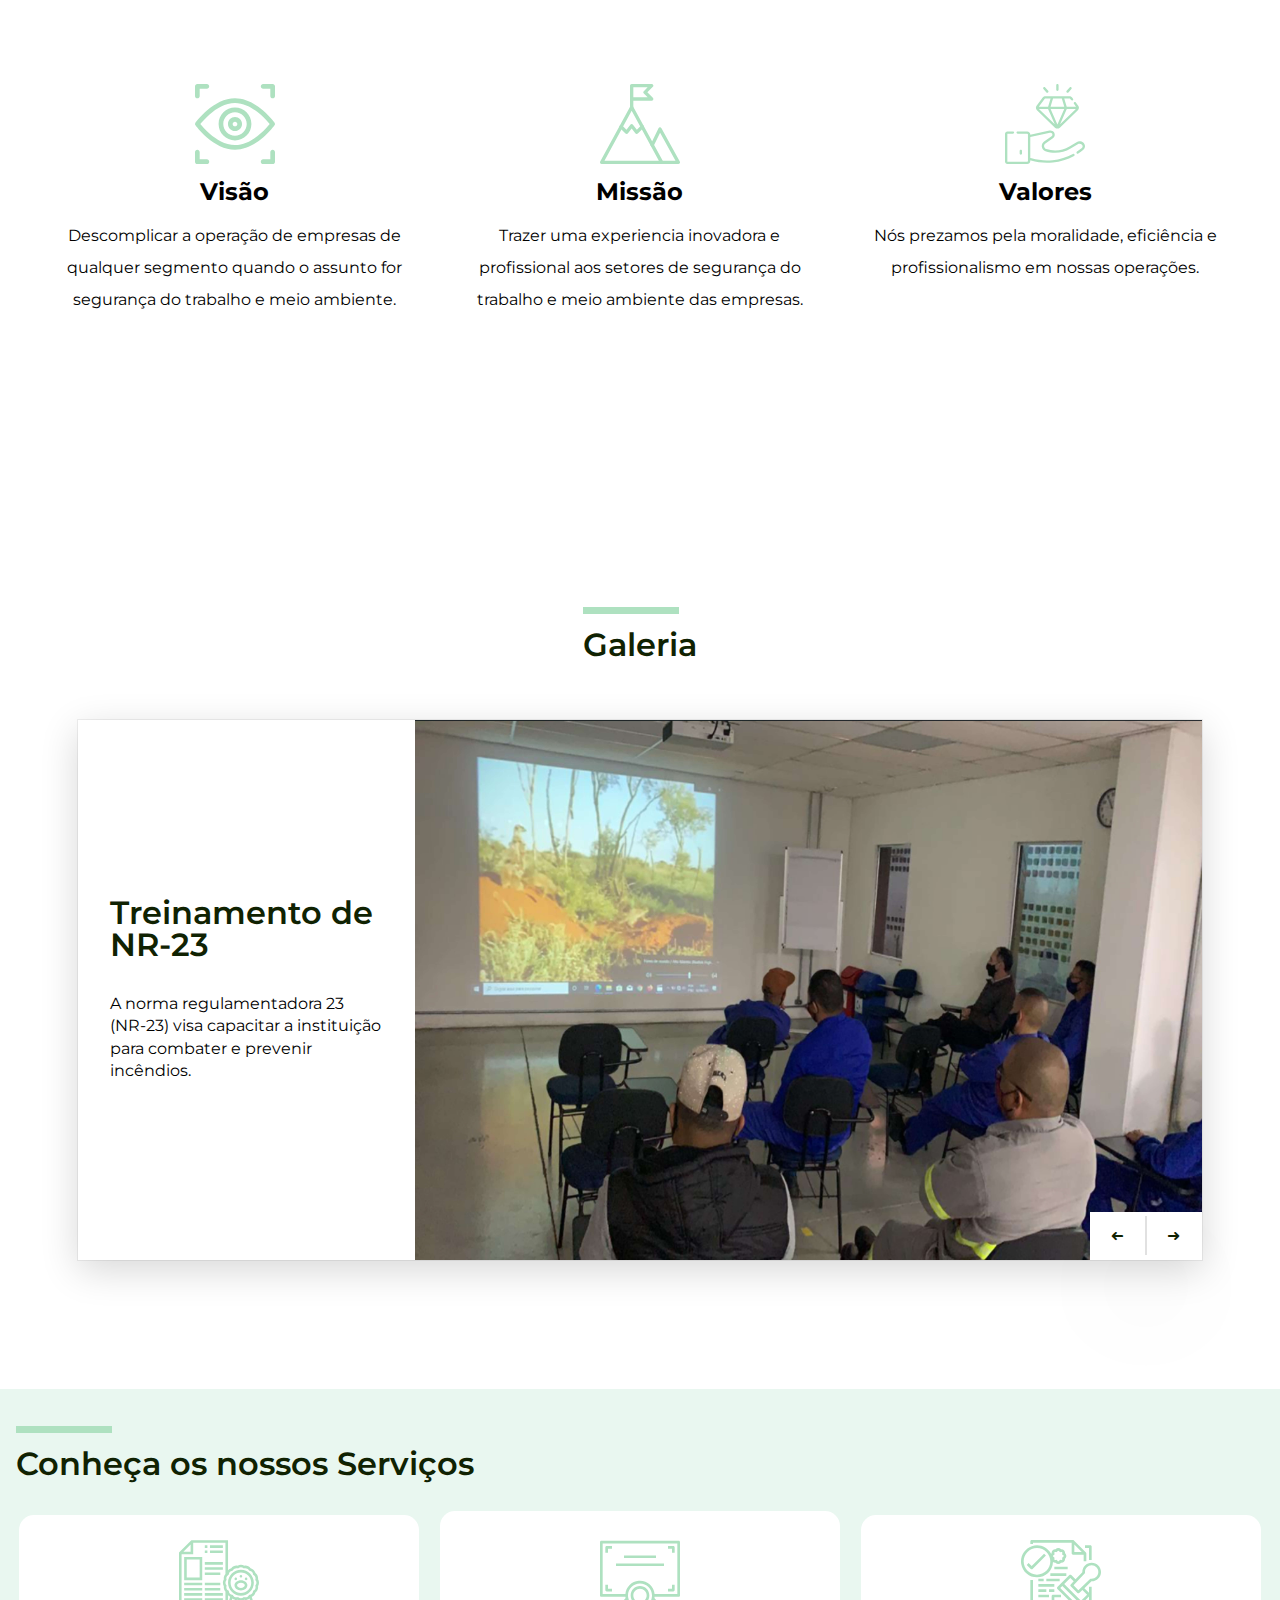
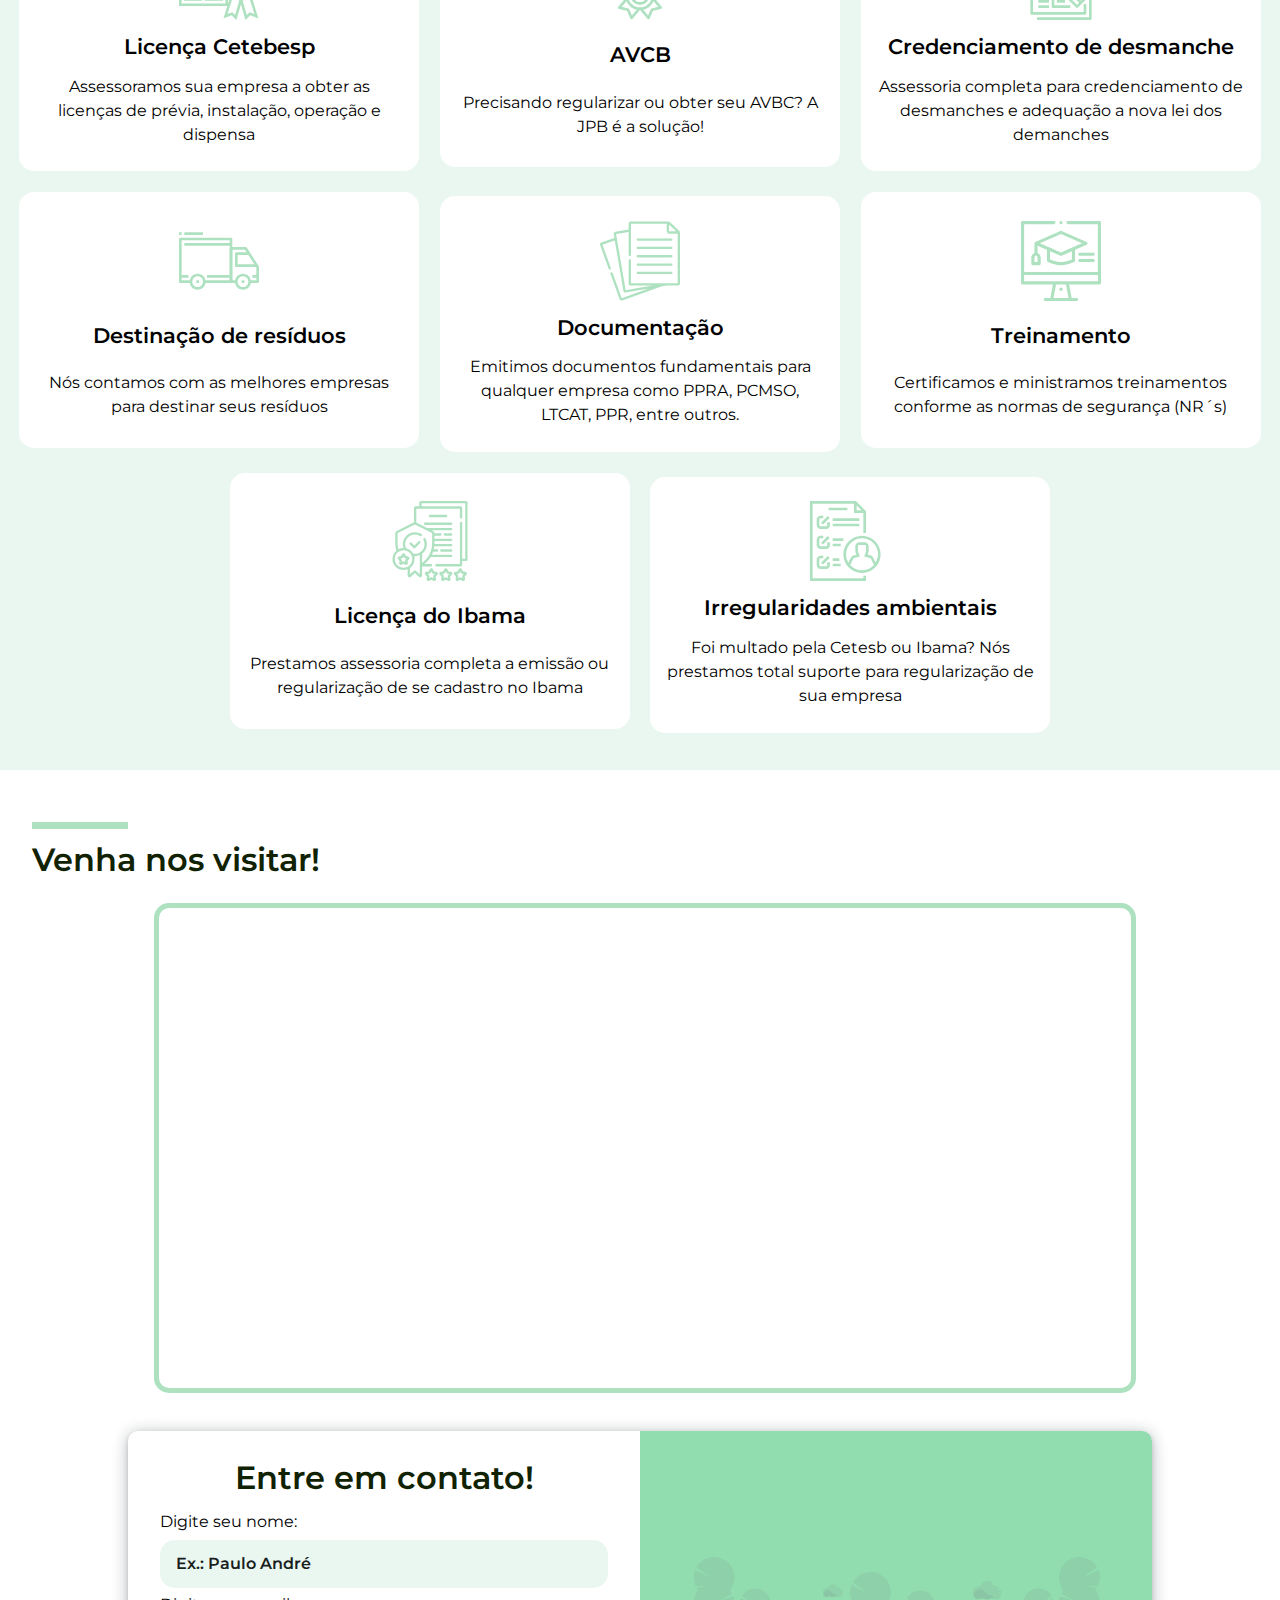
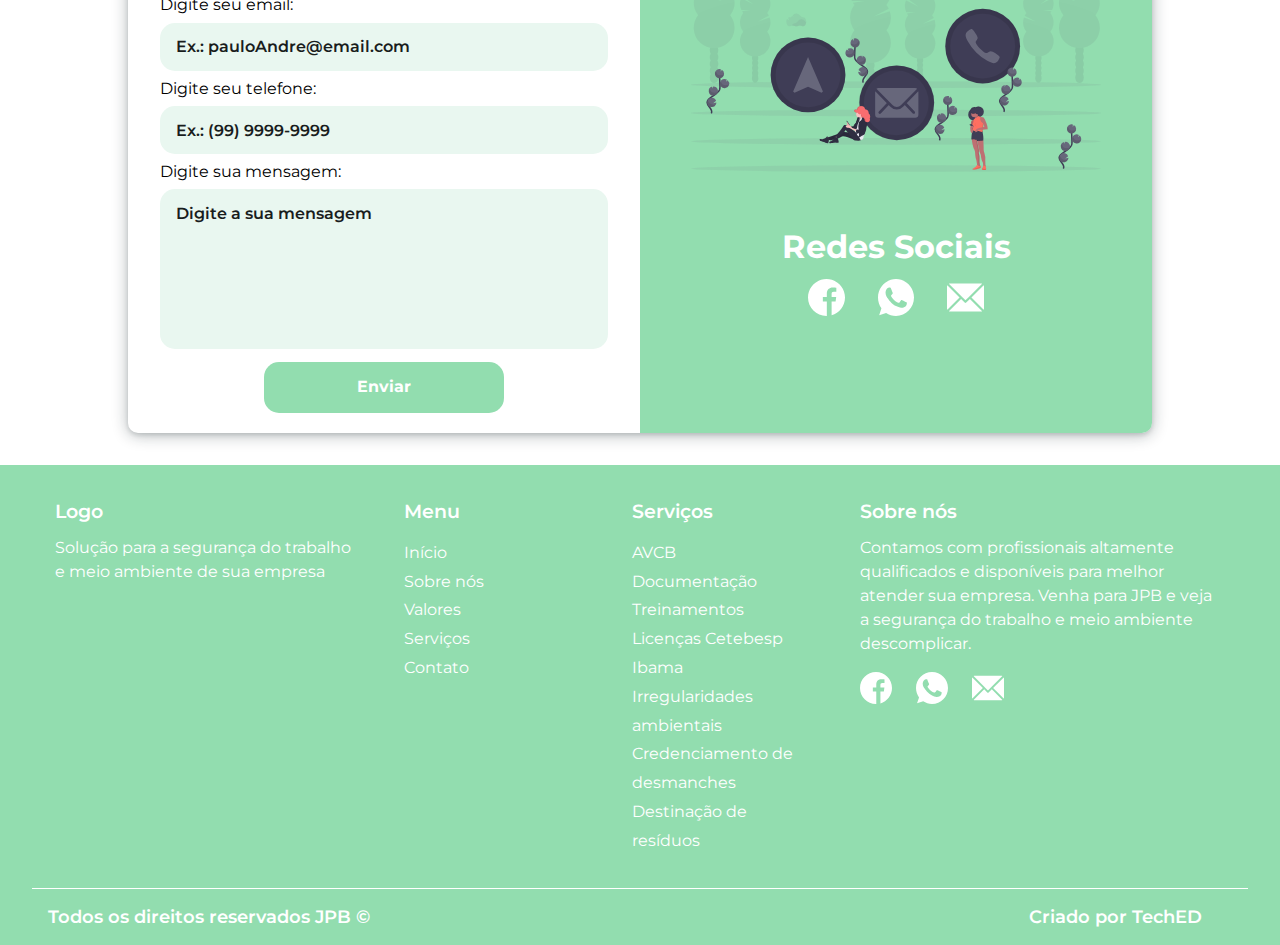
==== commit 8ff783c4: "ajuste merge" ====
--- a/index.html
+++ b/index.html
@@ -5,8 +5,8 @@
     <meta charset="UTF-8">
     <meta name="description"
         content="Segurança do Trabalho e Meio Ambiente é Com a JPB. Treinamentos, Lincenças da Cetesb (Prévia, Instalação, Operação e Dispensa), Ibama, Lei do Desmanche Entre Outros">
-    <meta name="keywords" content="HTML, CSS, JavaScript">
-    <meta name="author" content="John Doe">
+    <meta name="keywords" content="Treinamentos, Lincenças da Cetesb (Prévia, Instalação, Operação e Dispensa), Ibama, Lei do Desmanche">
+    <meta name="author" content="TechED">
     <meta name="viewport" content="width=device-width, initial-scale=1.0">
 
     <title>Segurança do Trabalho e Meio Ambiente | JPB</title>
@@ -74,16 +74,16 @@
                             <a href="destinacao-residuos.html" class="sub-list__link">
                                 <li>Destinação de resíduos</li>
                             </a>
-                            <a href="documentacao.html" class="sub-list__link">
+                            <a href="documentacao-seguranca-trabalho.html" class="sub-list__link">
                                 <li>Documentação</li>
                             </a>
-                            <a href="treinamento.html" class="sub-list__link">
+                            <a href="treinamento-seguranca-trabalho.html" class="sub-list__link">
                                 <li>Treinamento</li>
                             </a>
                             <a href="licenca-ibama.html" class="sub-list__link">
                                 <li>Licença do Ibama</li>
                             </a>
-                            <a href="irregularizacao.html" class="sub-list__link">
+                            <a href="irregularidade-ambiental.html" class="sub-list__link">
                                 <li>Irregularidades ambientais</li>
                             </a>
                         </ul>
@@ -184,10 +184,9 @@
         <section class="gallery__card">
             <section class="card__content slider-active">
                 <section class="card__container">
-                    <h2 class="container__title">Palestra 1</h2>
-                    <p class="container__description">Lorem ipsum dolor, sit amet consectetur adipisicing elit. Nemo
-                        magni repellendus provident, consectetur voluptate voluptates tenetur praesentium inventore quos
-                        non facilis.</p>
+                    <h2 class="container__title">Treinamento de NR-23</h2>
+                    <p class="container__description">A norma regulamentadora 23 (NR-23) visa capacitar a instituição 
+                        para combater e prevenir incêndios.</p>
                 </section>
                 <section class="card__image">
                     <figure class="image__container">
@@ -197,10 +196,9 @@
             </section>
             <section class="card__content">
                 <section class="card__container">
-                    <h2 class="container__title">Palestra 2</h2>
-                    <p class="container__description">Lorem ipsum dolor, sit amet consectetur adipisicing elit. Nemo
-                        magni repellendus provident, consectetur voluptate voluptates tenetur praesentium inventore quos
-                        non facilis.</p>
+                    <h2 class="container__title">Treinamento de NR-6</h2>
+                    <p class="container__description">A NR-6 busca a orientação e capacitação dos colaboradores, no que 
+                        se refere a utilização adequada de equipamentos de proteção individual (EPI’s).</p>
                 </section>
                 <section class="card__image">
                     <figure class="image__container">
@@ -210,10 +208,9 @@
             </section>
             <section class="card__content">
                 <section class="card__container">
-                    <h2 class="container__title">Palestra 3</h2>
-                    <p class="container__description">Lorem ipsum dolor, sit amet consectetur adipisicing elit. Nemo
-                        magni repellendus provident, consectetur voluptate voluptates tenetur praesentium inventore quos
-                        non facilis.</p>
+                    <h2 class="container__title">Treinamento de NR-5</h2>
+                    <p class="container__description">A NR-5 propõe a implementação da Comissão Interna de Prevenção de 
+                        Acidentes (CIPA), o que auxilia na segurança e bem-estar dos colaboradores.</p>
                 </section>
                 <section class="card__image">
                     <figure class="image__container">
@@ -223,14 +220,13 @@
             </section>
             <section class="card__content">
                 <section class="card__container">
-                    <h2 class="container__title">Palestra 5</h2>
-                    <p class="container__description">Lorem ipsum dolor, sit amet consectetur adipisicing elit. Nemo
-                        magni repellendus provident, consectetur voluptate voluptates tenetur praesentium inventore quos
-                        non facilis.</p>
+                    <h2 class="container__title">Acompanhamento de atividade de risco</h2>
+                    <p class="container__description">Existem atividades que oferecem certos riscos aos colaboradores e 
+                        devem ser acompanhadas por um segurança do trabalho durante sua execução .</p>
                 </section>
                 <section class="card__image">
                     <figure class="image__container">
-                        <img src="img/gallery/treinamento-empresa.jpg" class="image__card">
+                        <img src="img/gallery/acompanhamento-atividades-risco.jpeg" class="image__card">
                     </figure>
                 </section>
             </section>
@@ -273,13 +269,13 @@
                 <p class="card__description">Nós contamos com as melhores empresas para destinar seus resíduos</p>
             </a>
 
-            <a href="documentacao.html" class="container__card">
+            <a href="documentacao-seguranca-trabalho.html" class="container__card">
                 <img src="./img/icon/our-service/document.svg" alt="" class="card__illustration">
                 <h2 class="card__title">Documentação</h2>
                 <p class="card__description">Emitimos documentos fundamentais para qualquer empresa como PPRA, PCMSO,
                     LTCAT, PPR, entre outros.</p>
             </a>
-            <a href="treinamento.html" class="container__card">
+            <a href="treinamento-seguranca-trabalho.html" class="container__card">
                 <img src="./img/icon/our-service/learning.svg" alt="" class="card__illustration">
                 <h2 class="card__title">Treinamento</h2>
                 <p class="card__description">Certificamos e ministramos treinamentos conforme as normas de segurança
@@ -293,7 +289,7 @@
                     Ibama</p>
             </a>
 
-            <a href="irregularizacao.html" class="container__card">
+            <a href="irregularidade-ambiental.html" class="container__card">
                 <img src="./img/icon/our-service/authorization.svg" alt="" class="card__illustration">
                 <h2 class="card__title">Irregularidades ambientais</h2>
                 <p class="card__description">Foi multado pela Cetesb ou Ibama? Nós prestamos total suporte para
@@ -305,8 +301,6 @@
 
     <section class="maps" id="contact">
         <h2 class="title-pattern">Venha nos visitar!</h2>
-        <p class="maps__description">Lorem ipsum dolor sit amet, consectetur adipisicing elit. Estrada Mun. 500 -
-            Água Chata Guarulhos </p>
         <section class="maps__container">
             <iframe
                 src="https://www.google.com/maps/embed?pb=!1m14!1m8!1m3!1d14643.321153168095!2d-46.396999!3d-23.430497!3m2!1i1024!2i768!4f13.1!3m3!1m2!1s0x94ce628173f02871%3A0x177c3ccf1d4aee9c!2sEstrada%20Mun.%2C%20500%20-%20%C3%81gua%20Chata%2C%20Guarulhos%20-%20SP%2C%2007251-300!5e0!3m2!1spt-BR!2sbr!4v1623853688260!5m2!1spt-BR!2sbr"
@@ -403,10 +397,10 @@
                 <a href="avcb.html" class="list-menu__link list-menu__link--footer">
                     <li>AVCB</li>
                 </a>
-                <a href="documentacao.html" class="list-menu__link list-menu__link--footer">
+                <a href="documentacao-seguranca-trabalho.html" class="list-menu__link list-menu__link--footer">
                     <li>Documentação</li>
                 </a>
-                <a href="treinamento.html" class="list-menu__link list-menu__link--footer">
+                <a href="treinamento-seguranca-trabalho.html" class="list-menu__link list-menu__link--footer">
                     <li>Treinamentos</li>
                 </a>
                 <a href="licenca-cetesb.html" class="list-menu__link list-menu__link--footer">
@@ -415,7 +409,7 @@
                 <a href="licenca-ibama.html" class="list-menu__link list-menu__link--footer">
                     <li>Ibama</li>
                 </a>
-                <a href="irregularizacao.html" class="list-menu__link list-menu__link--footer">
+                <a href="irregularidade-ambiental.html" class="list-menu__link list-menu__link--footer">
                     <li>Irregularidades ambientais</li>
                 </a>
                 <a href="credenciamento-desmanche.html" class="list-menu__link list-menu__link--footer">
@@ -454,6 +448,8 @@
         </section>
     </footer>
 
+    <div class="whatsapp-tag"></div>
+
     <script src="./js/index.js"></script>
     <script src="./js/validation-contact.js"></script>
     <script src="./js/menu-mobile.js"></script>
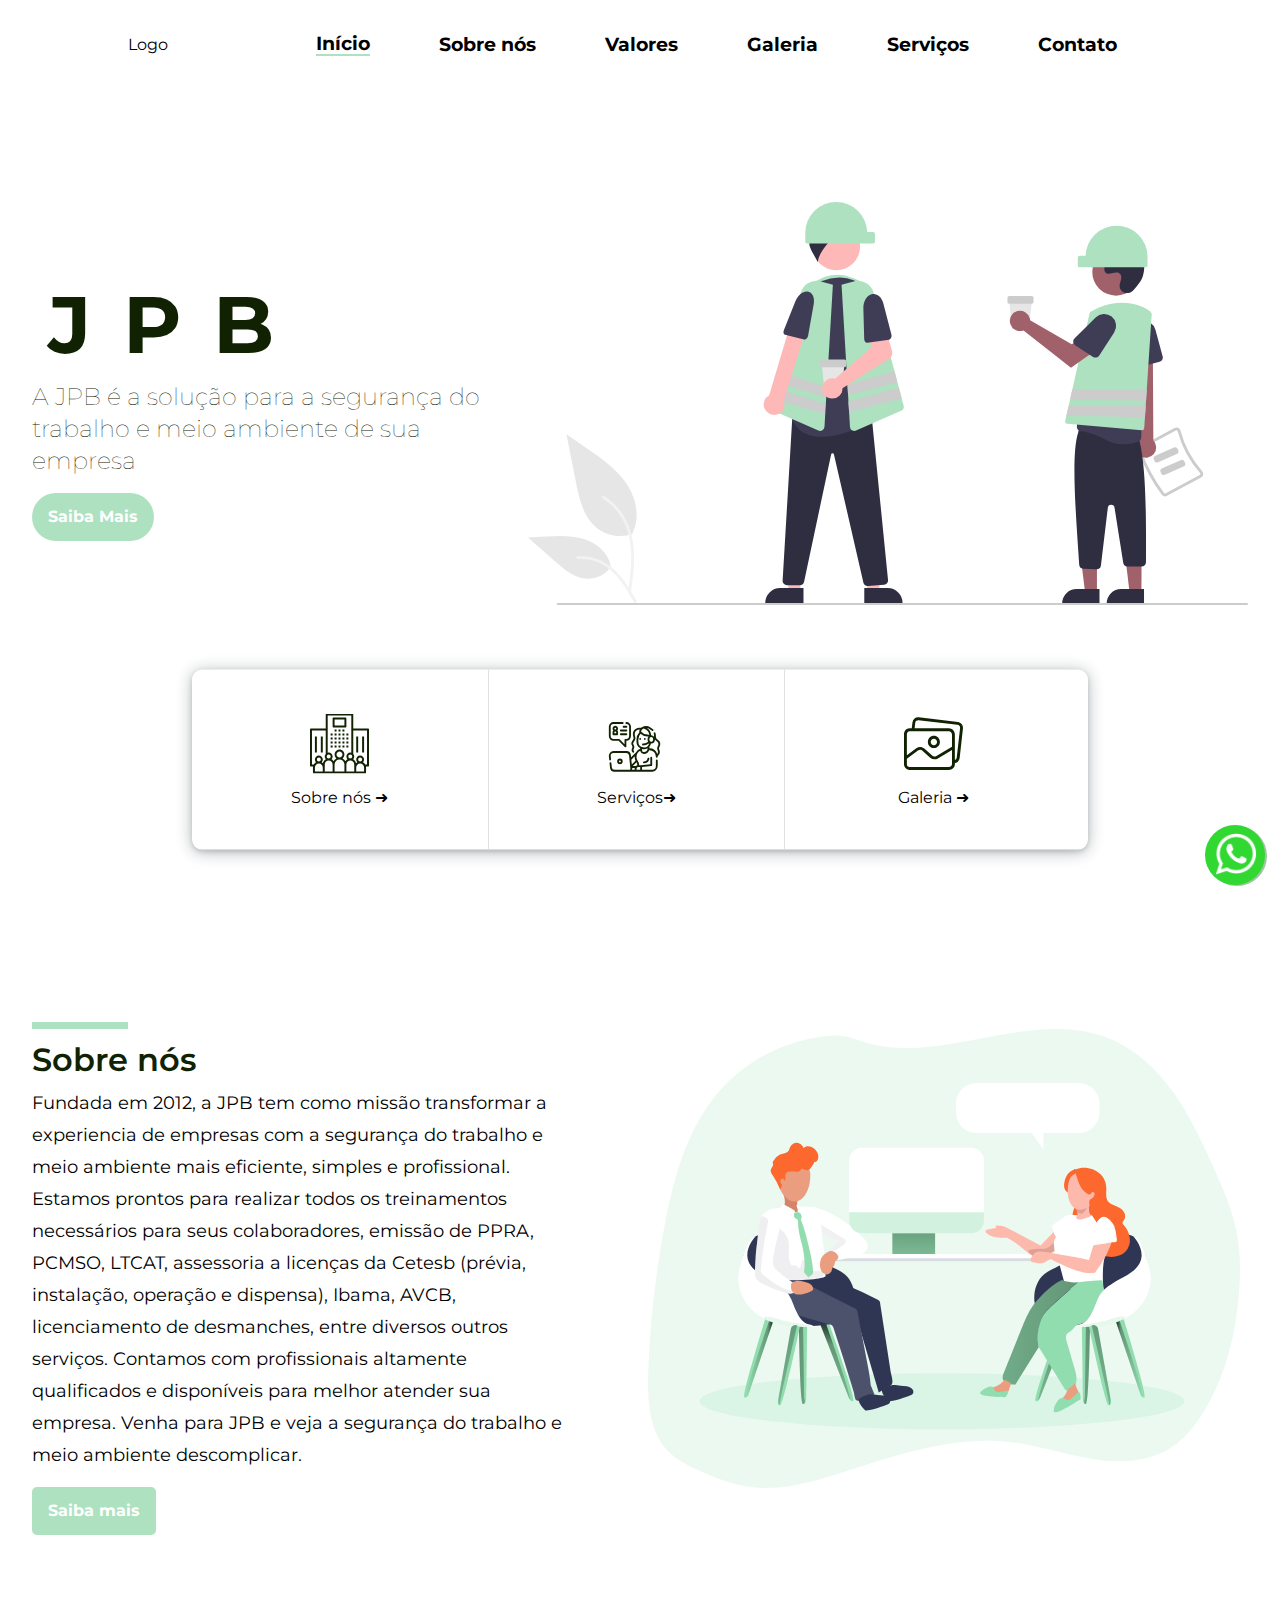
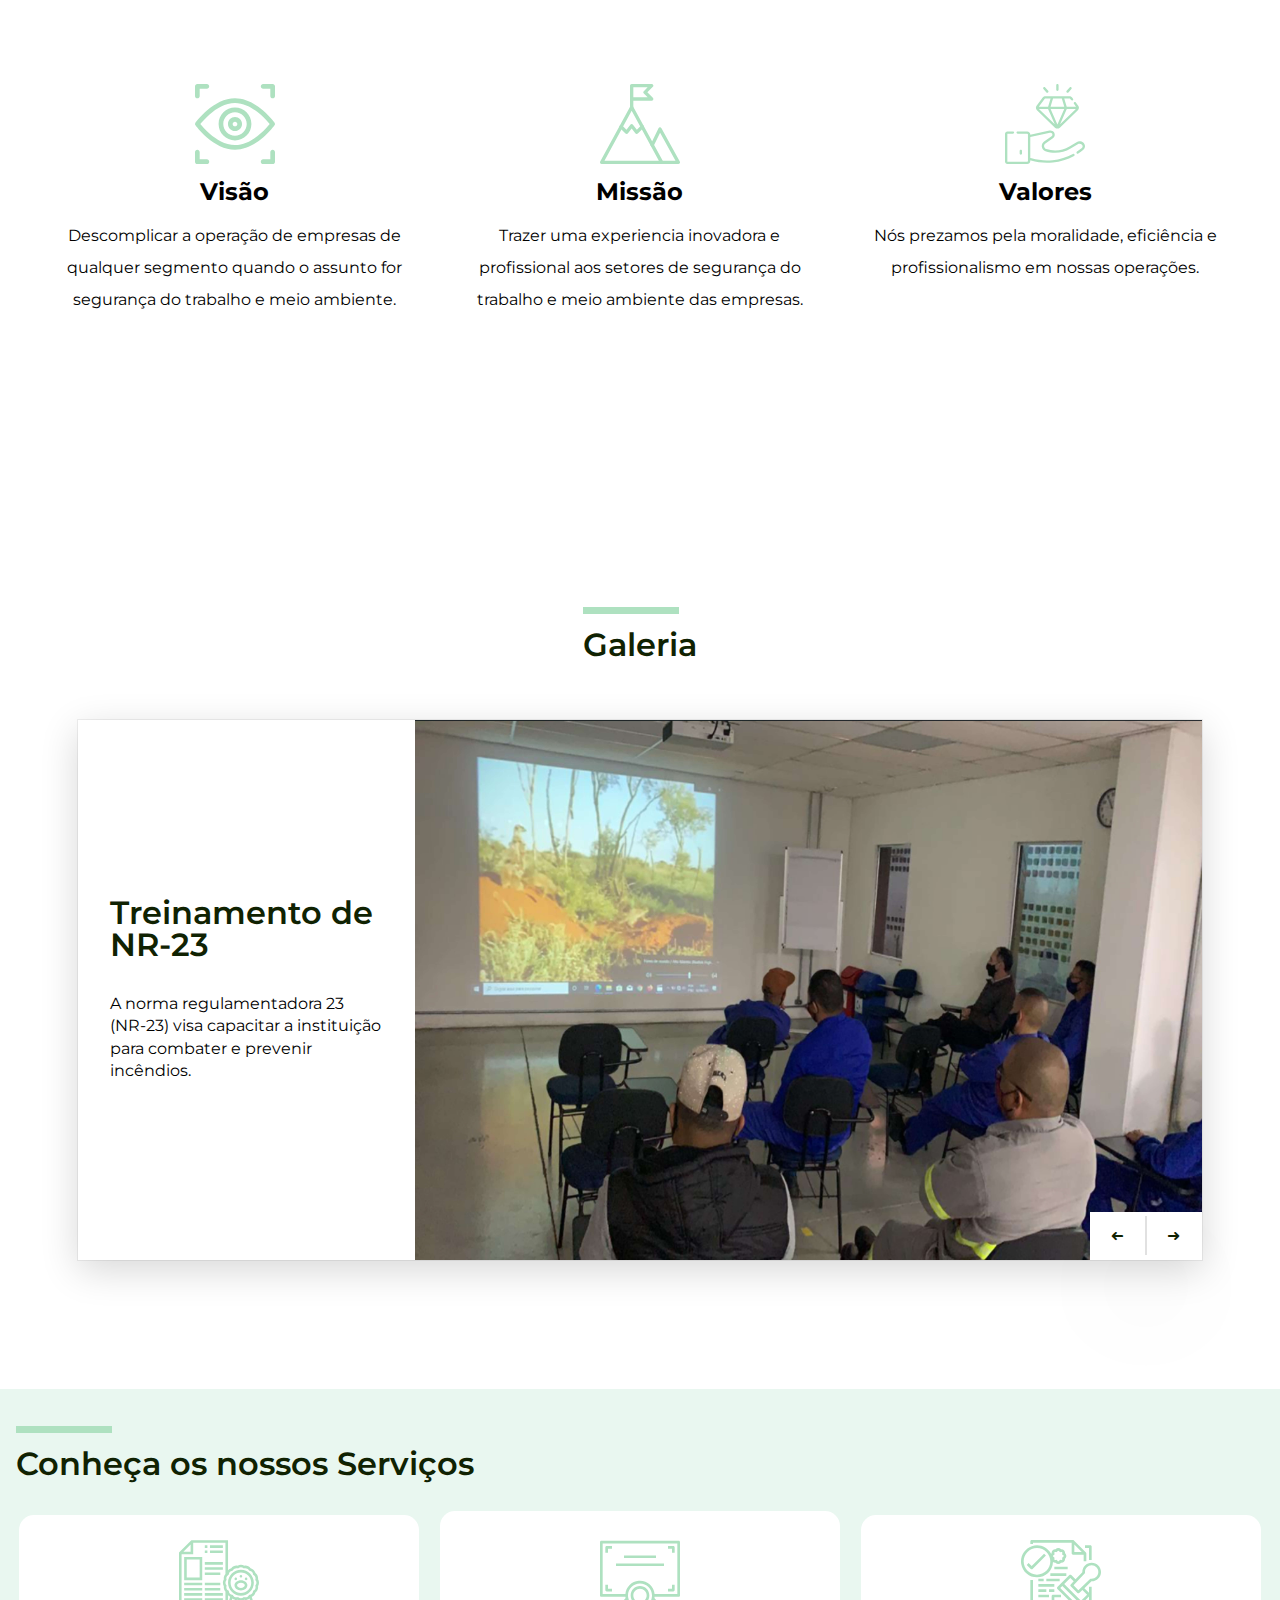
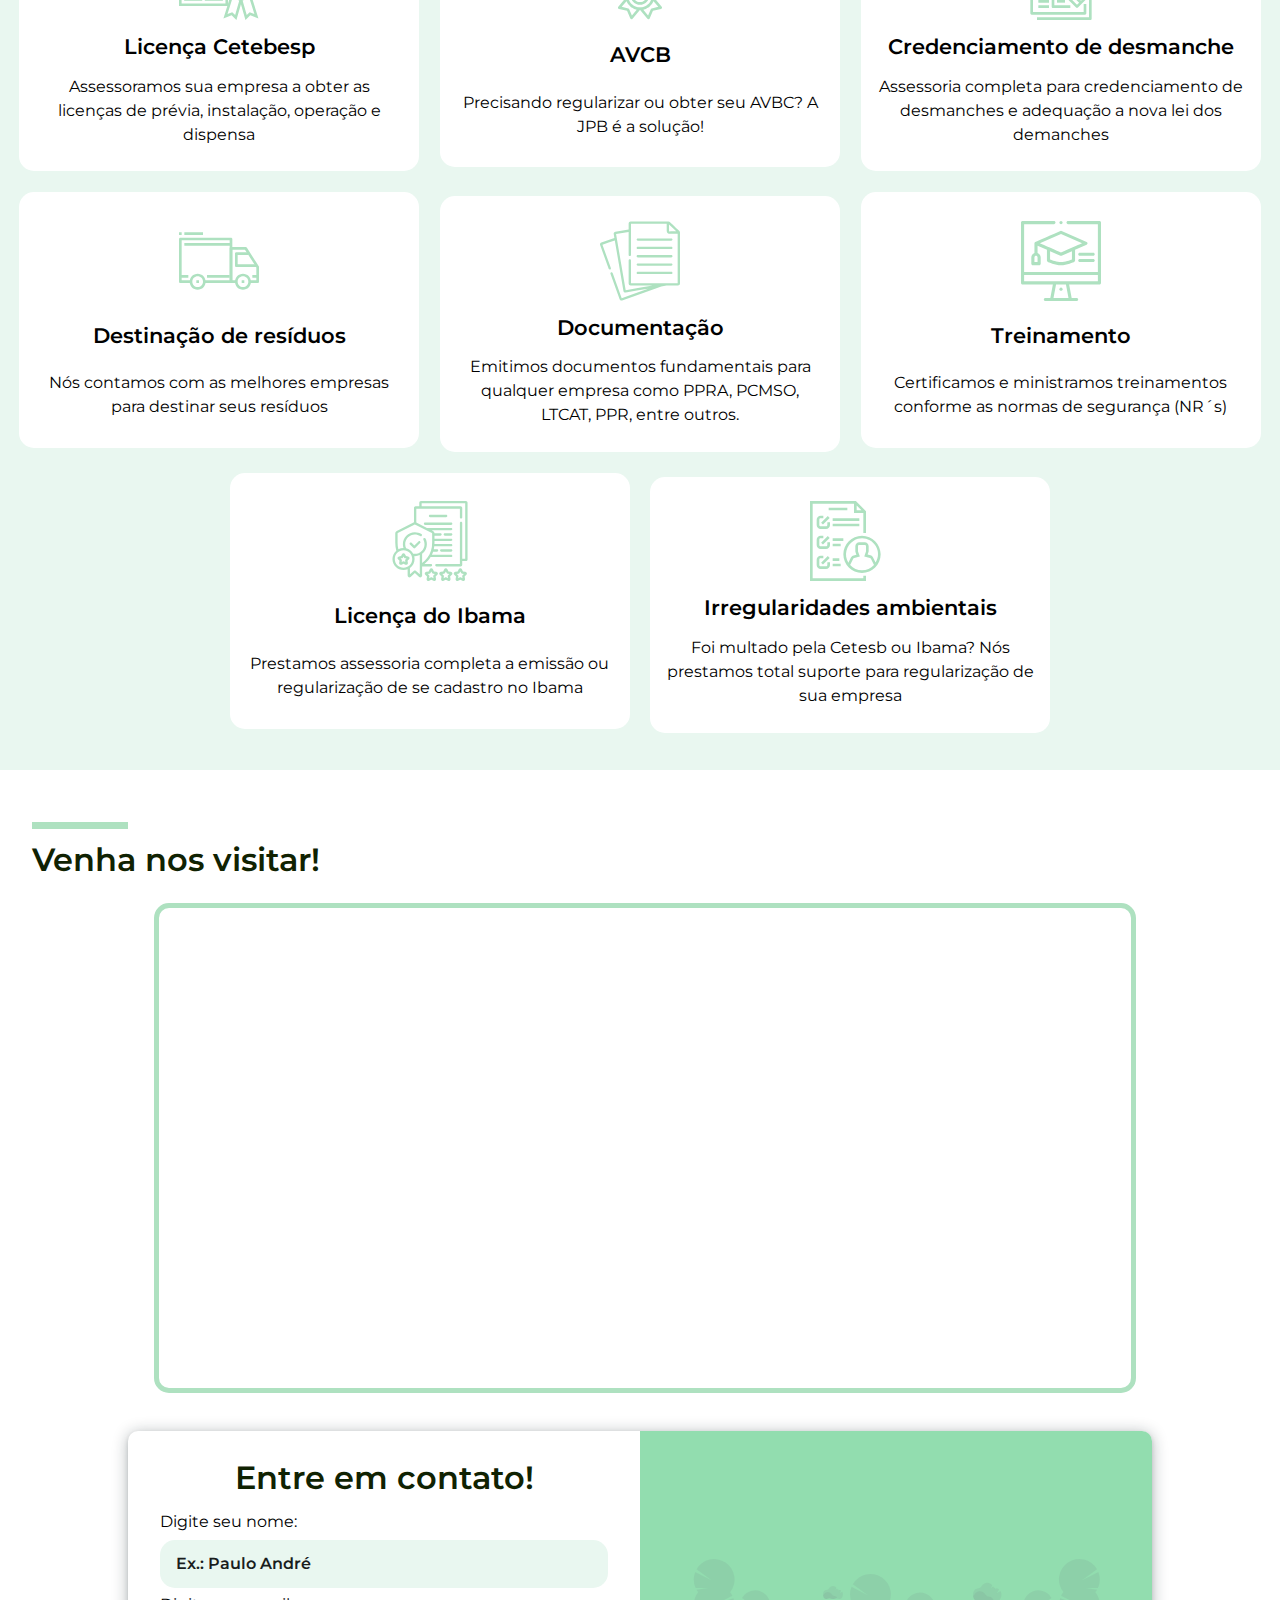
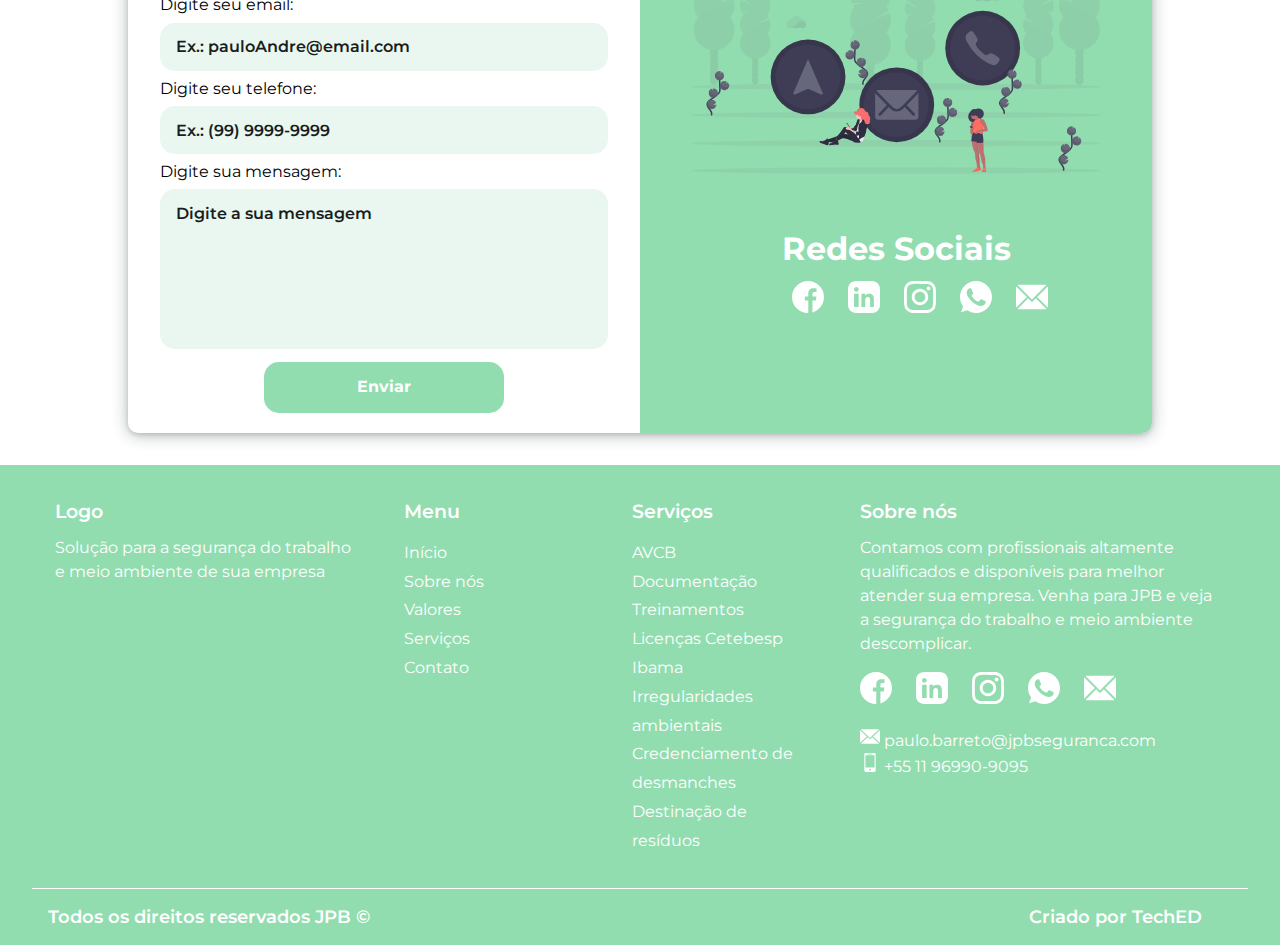
==== commit 9e0cd127: "adicionando robot.txt e redes sociais" ====
--- a/index.html
+++ b/index.html
@@ -4,7 +4,7 @@
 <head>
     <meta charset="UTF-8">
     <meta name="description"
-        content="Segurança do Trabalho e Meio Ambiente é Com a JPB. Treinamentos, Lincenças da Cetesb (Prévia, Instalação, Operação e Dispensa), Ibama, Lei do Desmanche Entre Outros">
+        content="Segurança do Trabalho e Meio Ambiente é Com a JPB. Treinamentos, Licenças da Cetesb (Prévia, Instalação, Operação e Dispensa), Ibama, Lei do Desmanche Entre Outros">
     <meta name="keywords" content="Treinamentos, Lincenças da Cetesb (Prévia, Instalação, Operação e Dispensa), Ibama, Lei do Desmanche">
     <meta name="author" content="TechED">
     <meta name="viewport" content="width=device-width, initial-scale=1.0">
@@ -347,9 +347,21 @@
                 <h2 class="info__title">Redes Sociais</h2>
 
                 <section class="info__container-social">
-                    <a href=""><img src="./img/icon/contact/facebook.svg" alt="" class="social__icon"></a>
-                    <a href=""><img src="./img/icon/contact/whatsapp.svg" alt="" class="social__icon"></a>
-                    <a href=""><img src="./img/icon/contact/email.svg" alt="" class="social__icon"></a>
+                    <a href="https://www.facebook.com/JPB-108617468153739" target="blank">
+                        <img src="./img/icon/contact/facebook.svg" alt="" class="social__icon social__icon--footer">
+                    </a>
+                    <a href="https://www.linkedin.com/company/jpb-seguran%C3%A7a-do-trabalho/about/?viewAsMember=true" target="blank">
+                        <img src="./img/icon/contact/linkedin.svg" alt="" class="social__icon social__icon--footer">
+                    </a>
+                    <a href="https://www.instagram.com/jpbseguranca/" target="blank">
+                        <img src="./img/icon/contact/instagram.svg" alt="" class="social__icon social__icon--footer">
+                    </a>
+                    <a href="tel:+5511969909095" target="blank">
+                        <img src="./img/icon/contact/whatsapp.svg" alt="" class="social__icon social__icon--footer">
+                    </a>
+                    <a href="mailto:paulo.barreto@jpbseguranca.com" target="blank">
+                        <img src="./img/icon/contact/email.svg" alt="" class="social__icon social__icon--footer">
+                    </a>
                 </section>
 
             </section>
@@ -428,17 +440,34 @@
                 </p>
 
                 <section class="info__container-social info__container-social--footer">
-                    <a href="">
+                    <a href="https://www.facebook.com/JPB-108617468153739" target="blank">
                         <img src="./img/icon/contact/facebook.svg" alt="" class="social__icon social__icon--footer">
                     </a>
-                    <a href="">
+                    <a href="https://www.linkedin.com/company/jpb-seguran%C3%A7a-do-trabalho/about/?viewAsMember=true" target="blank">
+                        <img src="./img/icon/contact/linkedin.svg" alt="" class="social__icon social__icon--footer">
+                    </a>
+                    <a href="https://www.instagram.com/jpbseguranca/" target="blank">
+                        <img src="./img/icon/contact/instagram.svg" alt="" class="social__icon social__icon--footer">
+                    </a>
+                    <a href="tel:+5511969909095" target="blank">
                         <img src="./img/icon/contact/whatsapp.svg" alt="" class="social__icon social__icon--footer">
                     </a>
-                    <a href="">
+                    <a href="mailto:paulo.barreto@jpbseguranca.com" target="blank">
                         <img src="./img/icon/contact/email.svg" alt="" class="social__icon social__icon--footer">
                     </a>
                 </section>
-
+                <div class="links-written">
+                    <a href="mailto:paulo.barreto@jpbseguranca.com">
+                        <img src="./img/icon/contact/email.svg" alt="" class="email-written-icon">
+                        <span>paulo.barreto@jpbseguranca.com</span>
+                    </a>
+                </div>
+                <div class="links-written">
+                    <a href="tel:+5511969909095" >
+                        <img src="./img/icon/contact/cell-phone.svg" alt="" class="phone-written-icon">
+                        <span>+55 11 96990-9095</span>
+                    </a>
+                </div>
             </section>
         </section>
 
--- a/css/footer.css
+++ b/css/footer.css
@@ -79,6 +79,16 @@
     font-weight: 600;
 }
 
+.email-written-icon{
+    width: 1.2rem;
+}
+.phone-written-icon{
+    width: 1.2rem;
+}
+.links-written{
+    width: 100%;
+}
+
 @media only screen and (max-width: 900px) {
     .footer-title {
         width: 100%;
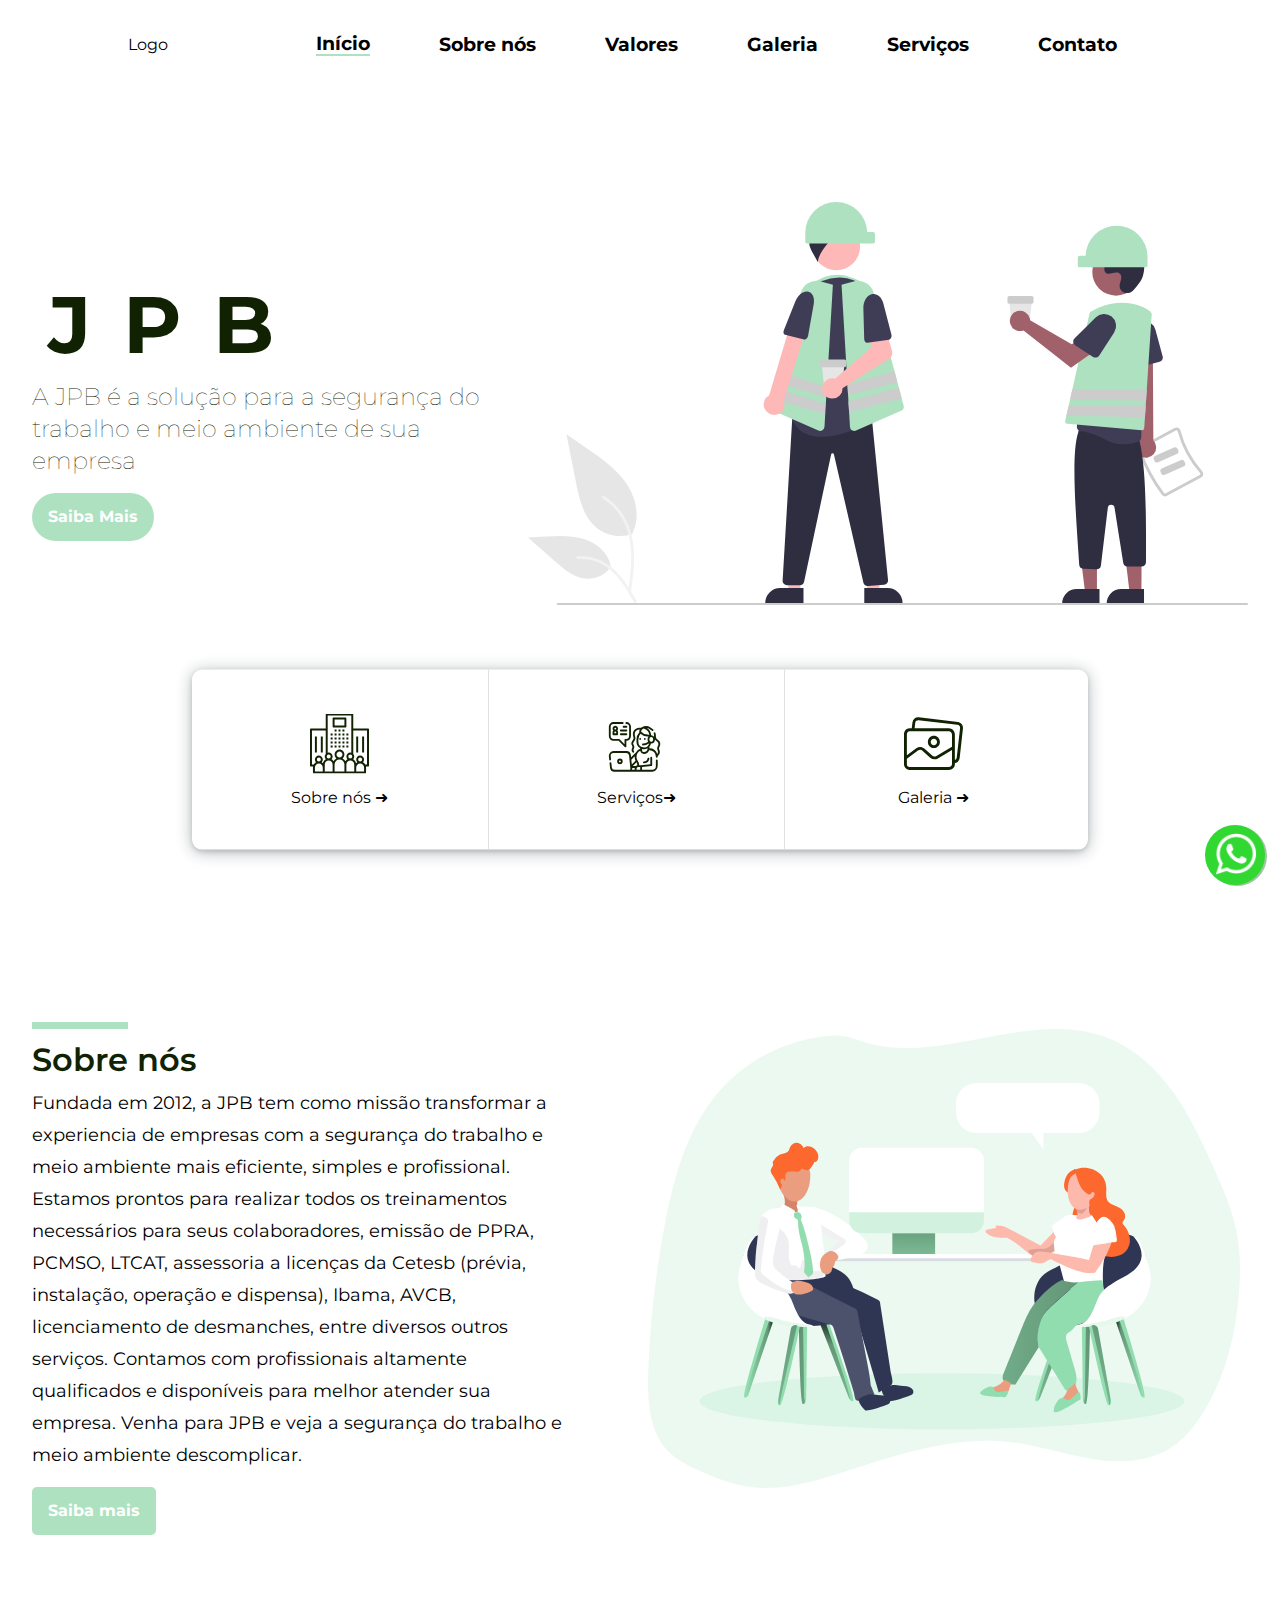
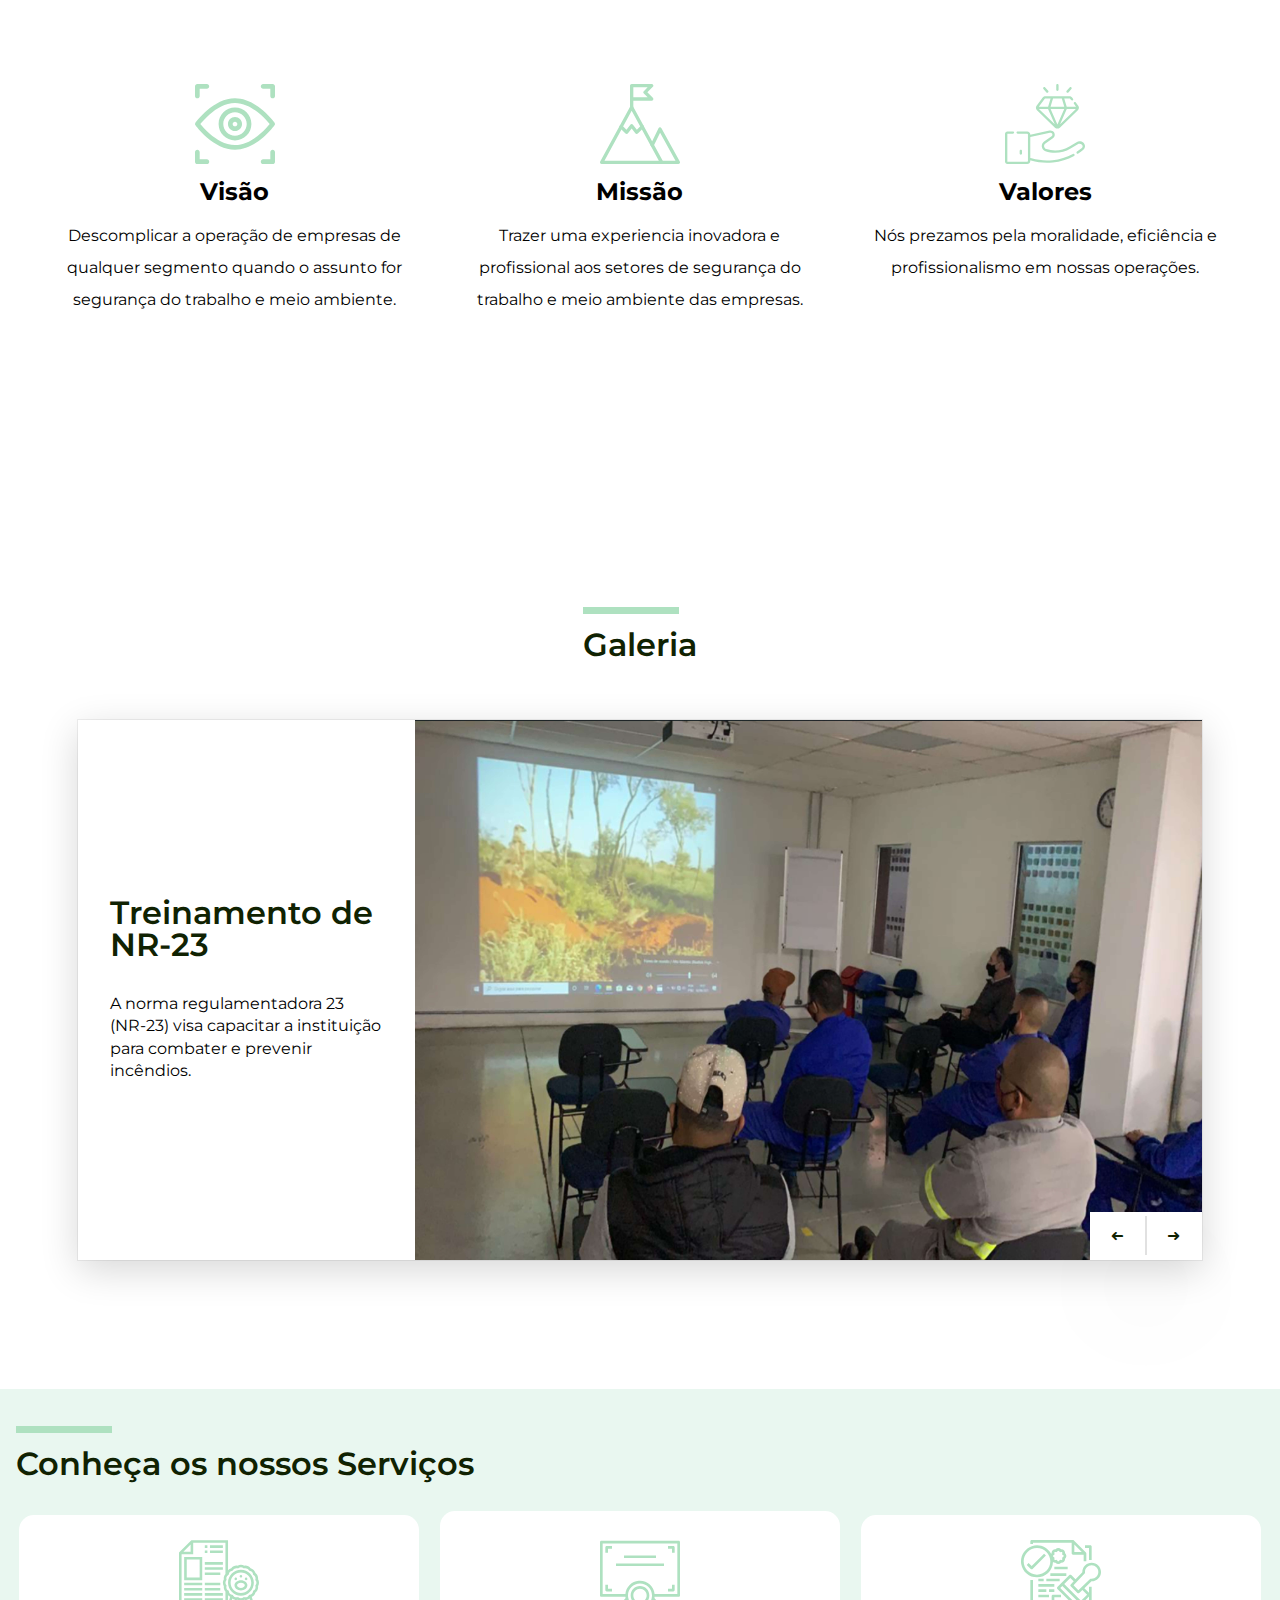
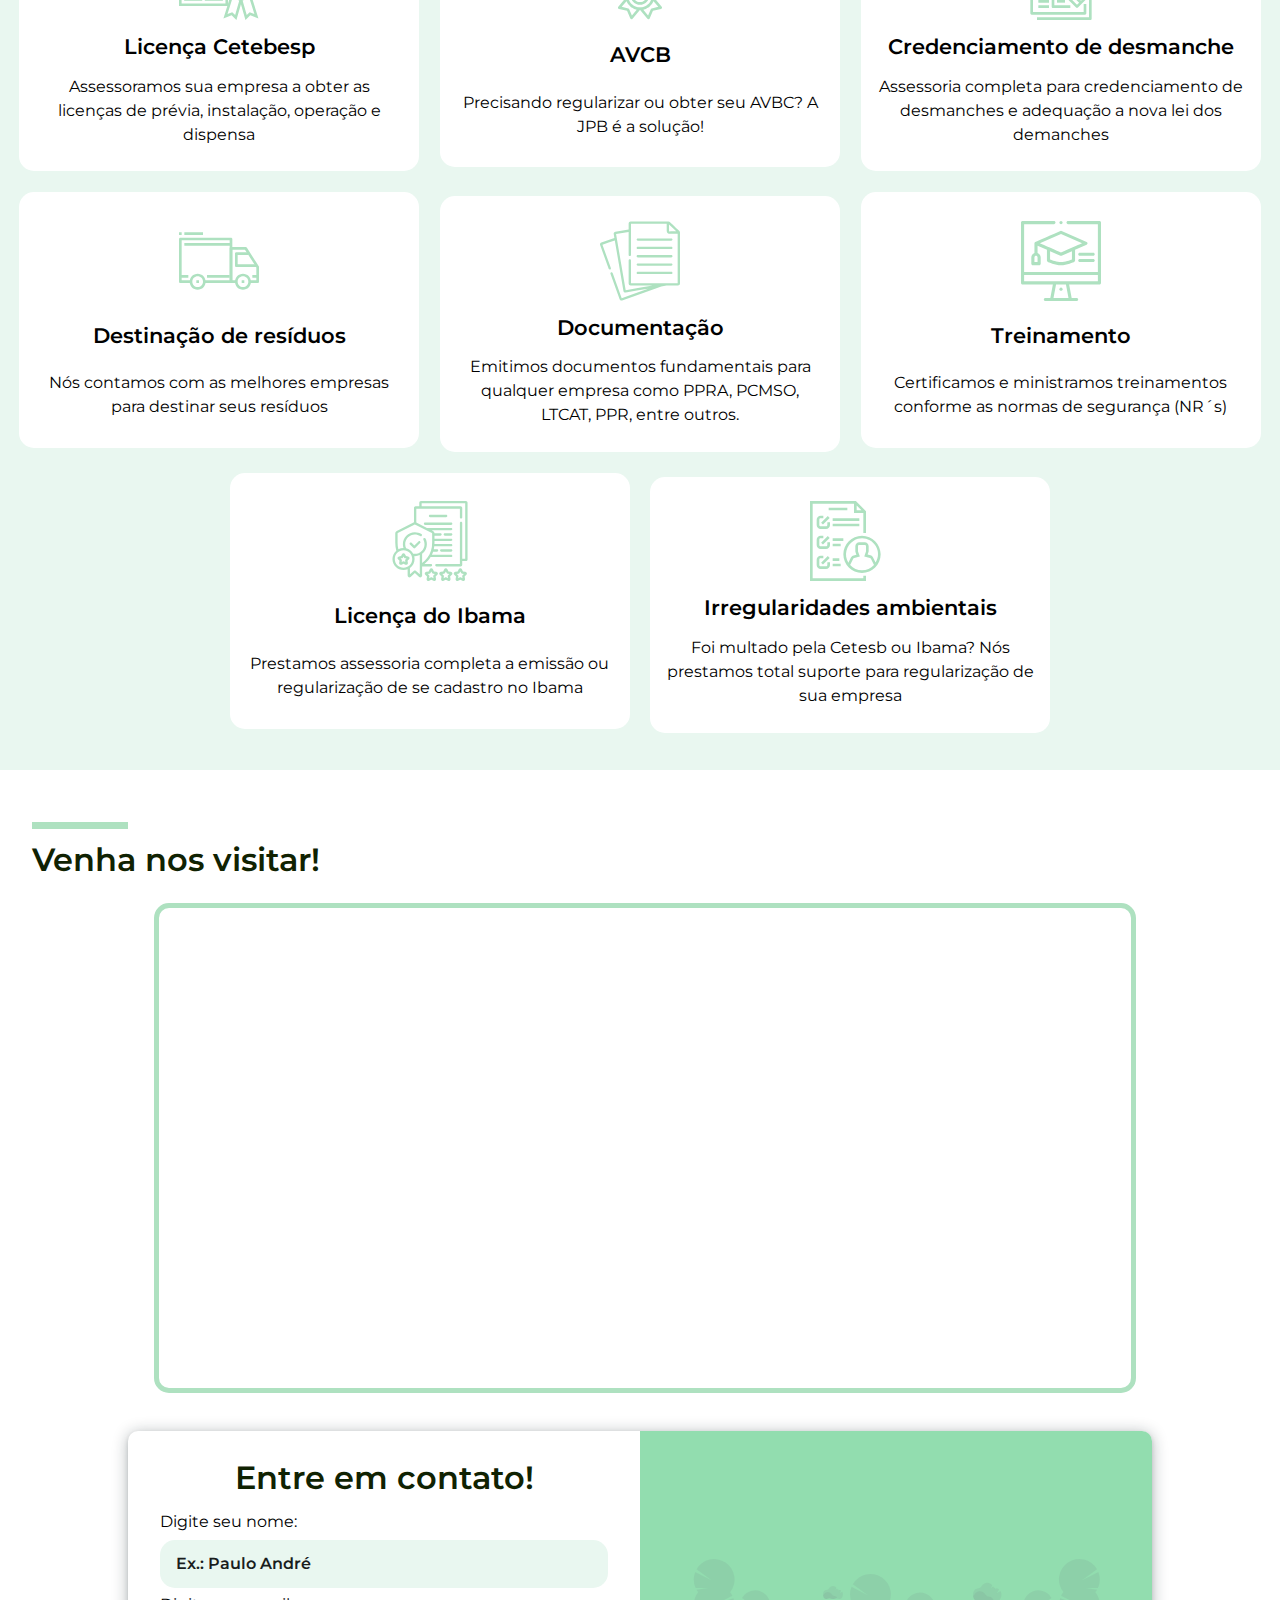
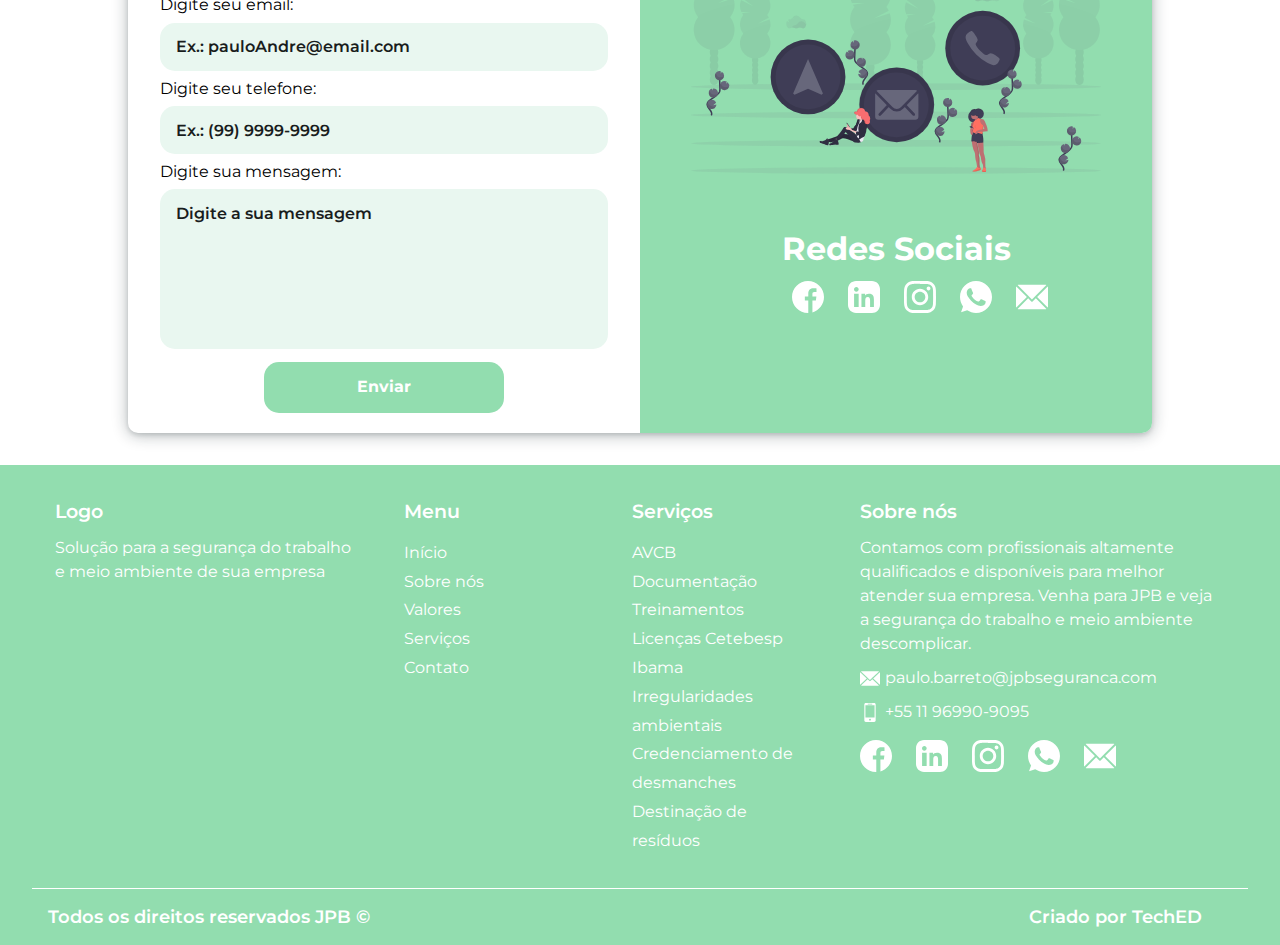
==== commit 09a35bc2: "chore: Ajuste contato telefone e email" ====
--- a/index.html
+++ b/index.html
@@ -5,7 +5,8 @@
     <meta charset="UTF-8">
     <meta name="description"
         content="Segurança do Trabalho e Meio Ambiente é Com a JPB. Treinamentos, Licenças da Cetesb (Prévia, Instalação, Operação e Dispensa), Ibama, Lei do Desmanche Entre Outros">
-    <meta name="keywords" content="Treinamentos, Lincenças da Cetesb (Prévia, Instalação, Operação e Dispensa), Ibama, Lei do Desmanche">
+    <meta name="keywords"
+        content="Treinamentos, Lincenças da Cetesb (Prévia, Instalação, Operação e Dispensa), Ibama, Lei do Desmanche">
     <meta name="author" content="TechED">
     <meta name="viewport" content="width=device-width, initial-scale=1.0">
 
@@ -185,7 +186,7 @@
             <section class="card__content slider-active">
                 <section class="card__container">
                     <h2 class="container__title">Treinamento de NR-23</h2>
-                    <p class="container__description">A norma regulamentadora 23 (NR-23) visa capacitar a instituição 
+                    <p class="container__description">A norma regulamentadora 23 (NR-23) visa capacitar a instituição
                         para combater e prevenir incêndios.</p>
                 </section>
                 <section class="card__image">
@@ -197,7 +198,7 @@
             <section class="card__content">
                 <section class="card__container">
                     <h2 class="container__title">Treinamento de NR-6</h2>
-                    <p class="container__description">A NR-6 busca a orientação e capacitação dos colaboradores, no que 
+                    <p class="container__description">A NR-6 busca a orientação e capacitação dos colaboradores, no que
                         se refere a utilização adequada de equipamentos de proteção individual (EPI’s).</p>
                 </section>
                 <section class="card__image">
@@ -209,7 +210,7 @@
             <section class="card__content">
                 <section class="card__container">
                     <h2 class="container__title">Treinamento de NR-5</h2>
-                    <p class="container__description">A NR-5 propõe a implementação da Comissão Interna de Prevenção de 
+                    <p class="container__description">A NR-5 propõe a implementação da Comissão Interna de Prevenção de
                         Acidentes (CIPA), o que auxilia na segurança e bem-estar dos colaboradores.</p>
                 </section>
                 <section class="card__image">
@@ -221,7 +222,7 @@
             <section class="card__content">
                 <section class="card__container">
                     <h2 class="container__title">Acompanhamento de atividade de risco</h2>
-                    <p class="container__description">Existem atividades que oferecem certos riscos aos colaboradores e 
+                    <p class="container__description">Existem atividades que oferecem certos riscos aos colaboradores e
                         devem ser acompanhadas por um segurança do trabalho durante sua execução .</p>
                 </section>
                 <section class="card__image">
@@ -350,13 +351,14 @@
                     <a href="https://www.facebook.com/JPB-108617468153739" target="blank">
                         <img src="./img/icon/contact/facebook.svg" alt="" class="social__icon social__icon--footer">
                     </a>
-                    <a href="https://www.linkedin.com/company/jpb-seguran%C3%A7a-do-trabalho/about/?viewAsMember=true" target="blank">
+                    <a href="https://www.linkedin.com/company/jpb-seguran%C3%A7a-do-trabalho/about/?viewAsMember=true"
+                        target="blank">
                         <img src="./img/icon/contact/linkedin.svg" alt="" class="social__icon social__icon--footer">
                     </a>
                     <a href="https://www.instagram.com/jpbseguranca/" target="blank">
                         <img src="./img/icon/contact/instagram.svg" alt="" class="social__icon social__icon--footer">
                     </a>
-                    <a href="tel:+5511969909095" target="blank">
+                    <a href="tel:+5511969909095">
                         <img src="./img/icon/contact/whatsapp.svg" alt="" class="social__icon social__icon--footer">
                     </a>
                     <a href="mailto:paulo.barreto@jpbseguranca.com" target="blank">
@@ -438,36 +440,37 @@
                     disponíveis para melhor atender sua empresa. Venha para JPB e veja a segurança do trabalho e meio
                     ambiente descomplicar.
                 </p>
-
+                <div class="links-written">
+                    <a href="mailto:paulo.barreto@jpbseguranca.com" class="links-written__container">
+                        <img src="./img/icon/contact/email.svg" alt="" class="email-written-icon">
+                        <span class="links-writeen__container__text">paulo.barreto@jpbseguranca.com</span>
+                    </a>
+                </div>
+                <div class="links-written">
+                    <a href="tel:+5511969909095" class="links-written__container">
+                        <img src="./img/icon/contact/cell-phone.svg" alt="" class="phone-written-icon">
+                        <span class="links-writeen__container__text">+55 11 96990-9095</span>
+                    </a>
+                </div>
                 <section class="info__container-social info__container-social--footer">
                     <a href="https://www.facebook.com/JPB-108617468153739" target="blank">
                         <img src="./img/icon/contact/facebook.svg" alt="" class="social__icon social__icon--footer">
                     </a>
-                    <a href="https://www.linkedin.com/company/jpb-seguran%C3%A7a-do-trabalho/about/?viewAsMember=true" target="blank">
+                    <a href="https://www.linkedin.com/company/jpb-seguran%C3%A7a-do-trabalho/about/?viewAsMember=true"
+                        target="blank">
                         <img src="./img/icon/contact/linkedin.svg" alt="" class="social__icon social__icon--footer">
                     </a>
                     <a href="https://www.instagram.com/jpbseguranca/" target="blank">
                         <img src="./img/icon/contact/instagram.svg" alt="" class="social__icon social__icon--footer">
                     </a>
-                    <a href="tel:+5511969909095" target="blank">
+                    <a href="tel:+5511969909095">
                         <img src="./img/icon/contact/whatsapp.svg" alt="" class="social__icon social__icon--footer">
                     </a>
                     <a href="mailto:paulo.barreto@jpbseguranca.com" target="blank">
                         <img src="./img/icon/contact/email.svg" alt="" class="social__icon social__icon--footer">
                     </a>
                 </section>
-                <div class="links-written">
-                    <a href="mailto:paulo.barreto@jpbseguranca.com">
-                        <img src="./img/icon/contact/email.svg" alt="" class="email-written-icon">
-                        <span>paulo.barreto@jpbseguranca.com</span>
-                    </a>
-                </div>
-                <div class="links-written">
-                    <a href="tel:+5511969909095" >
-                        <img src="./img/icon/contact/cell-phone.svg" alt="" class="phone-written-icon">
-                        <span>+55 11 96990-9095</span>
-                    </a>
-                </div>
+
             </section>
         </section>
 
--- a/css/footer.css
+++ b/css/footer.css
@@ -70,7 +70,7 @@
     border-top: 1px solid #fff;
 }
 
-.footer__copyright > a{
+.footer__copyright>a {
     padding-right: 30px;
 }
 
@@ -79,14 +79,21 @@
     font-weight: 600;
 }
 
-.email-written-icon{
+.email-written-icon, .phone-written-icon {
     width: 1.2rem;
+    height: 100%;
 }
-.phone-written-icon{
-    width: 1.2rem;
+
+.links-written__container {
+    width: 100%;
+    height: 100%;
+    display: flex;
+    align-items: center;
+    margin-top: 10px;
 }
-.links-written{
-    width: 100%;
+
+.links-writeen__container__text {
+    margin-left: 5px;
 }
 
 @media only screen and (max-width: 900px) {
@@ -144,7 +151,7 @@
     .list-menu__link--footer:nth-child(7) {
         order: 1;
     }
-    .social-description {
+    .social-description, .links-writeen__container__text {
         font-size: 1rem;
     }
 }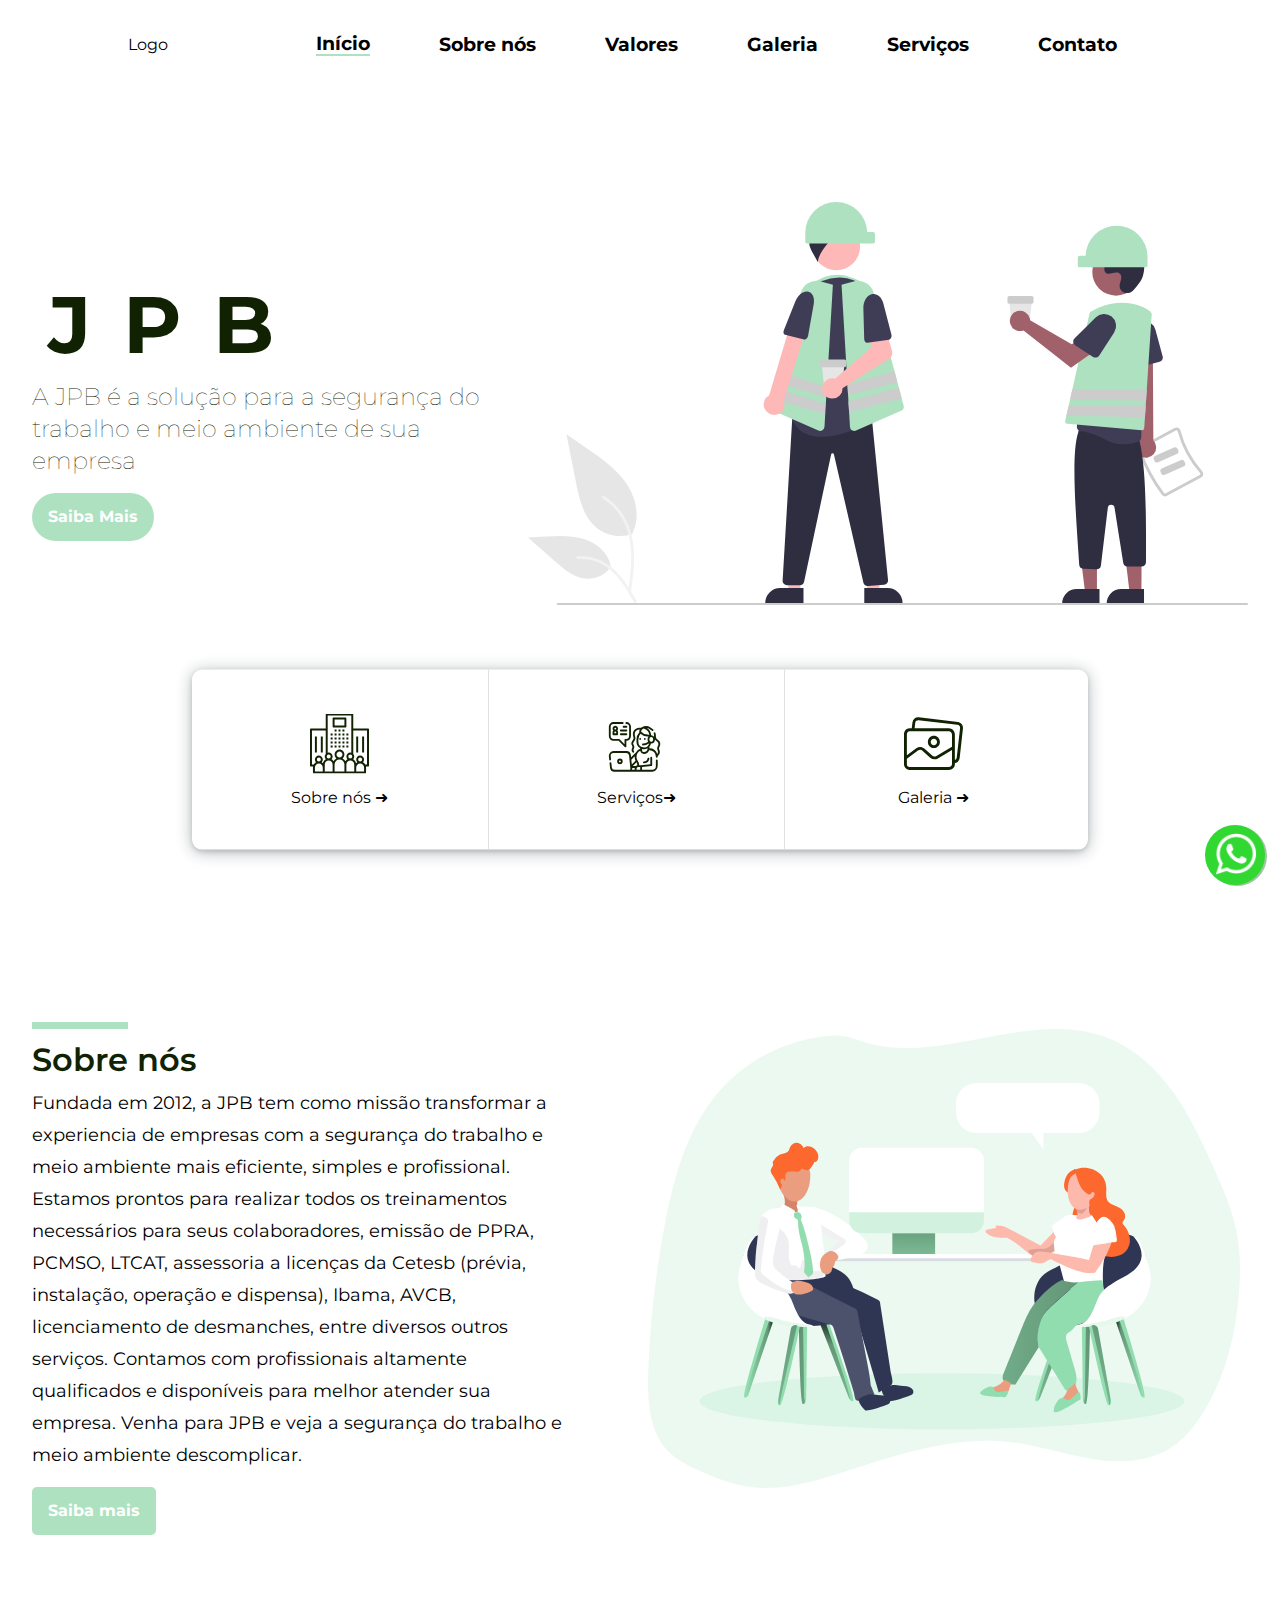
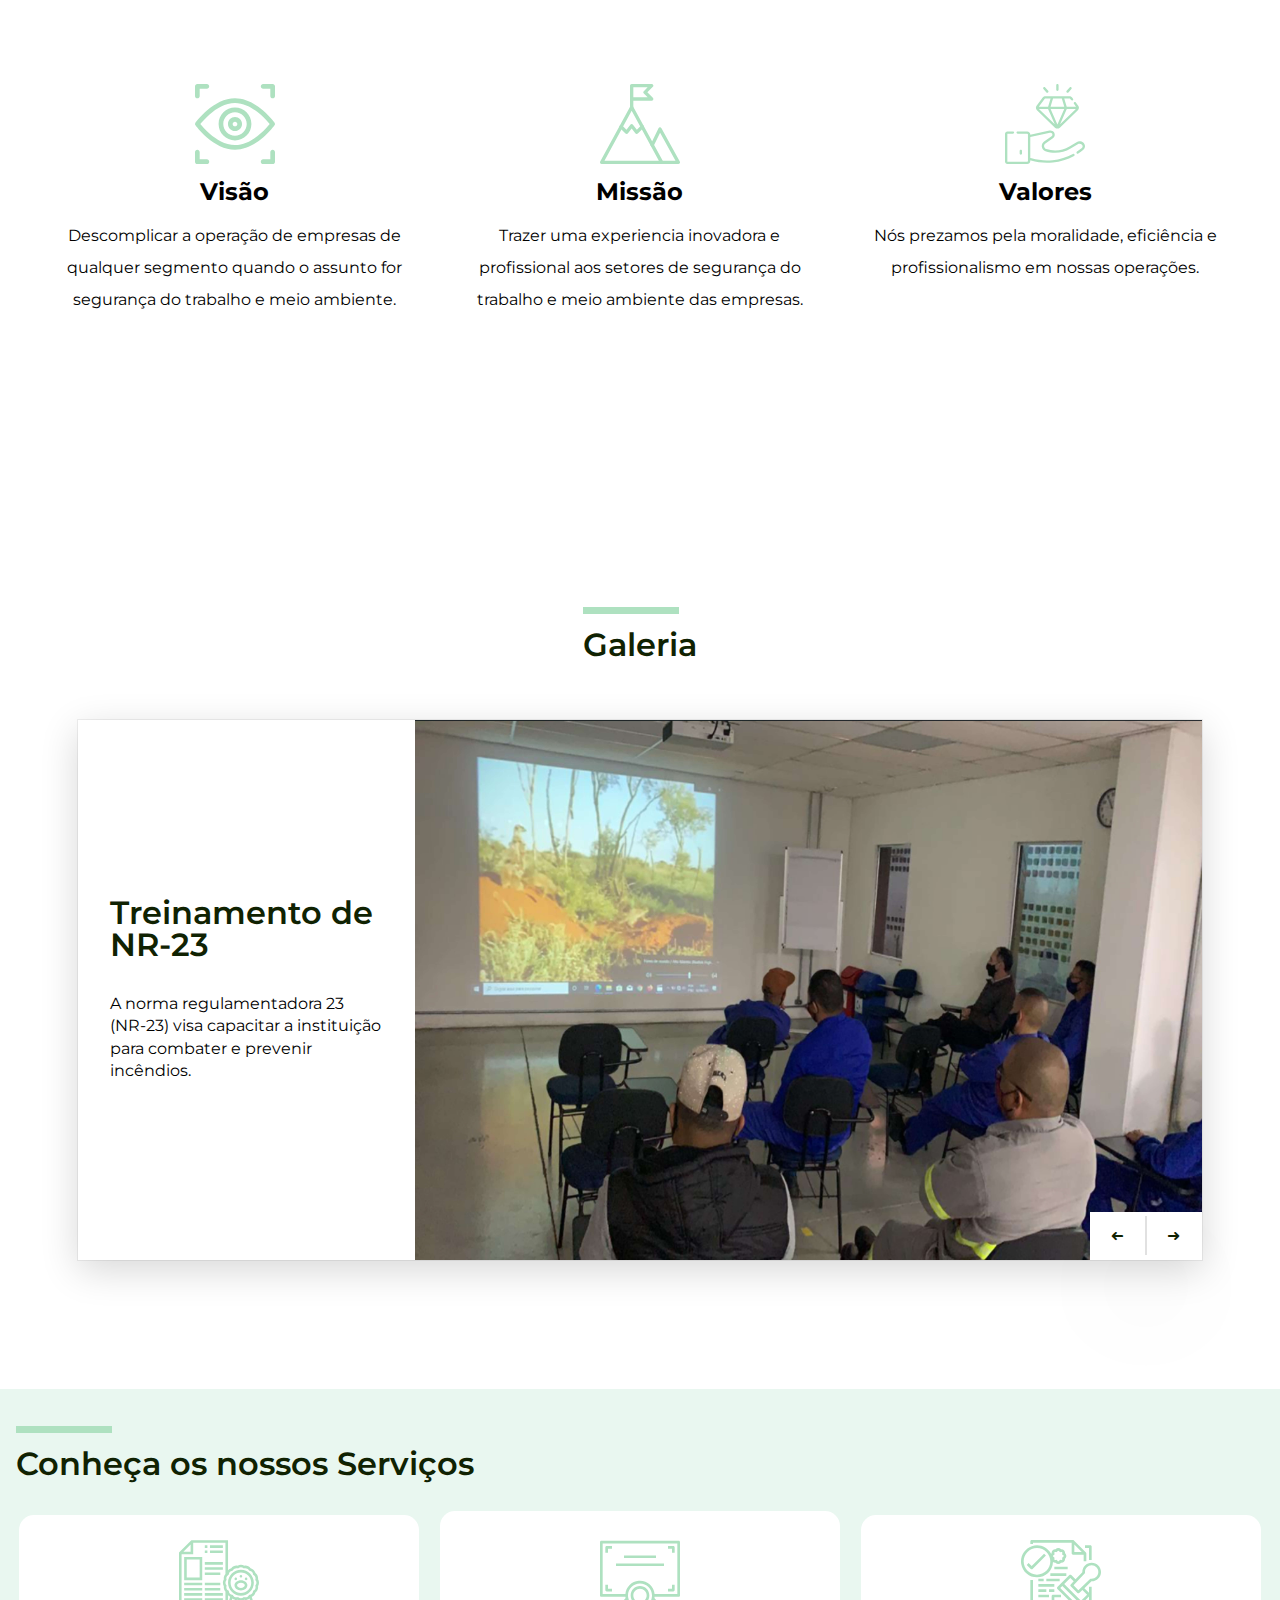
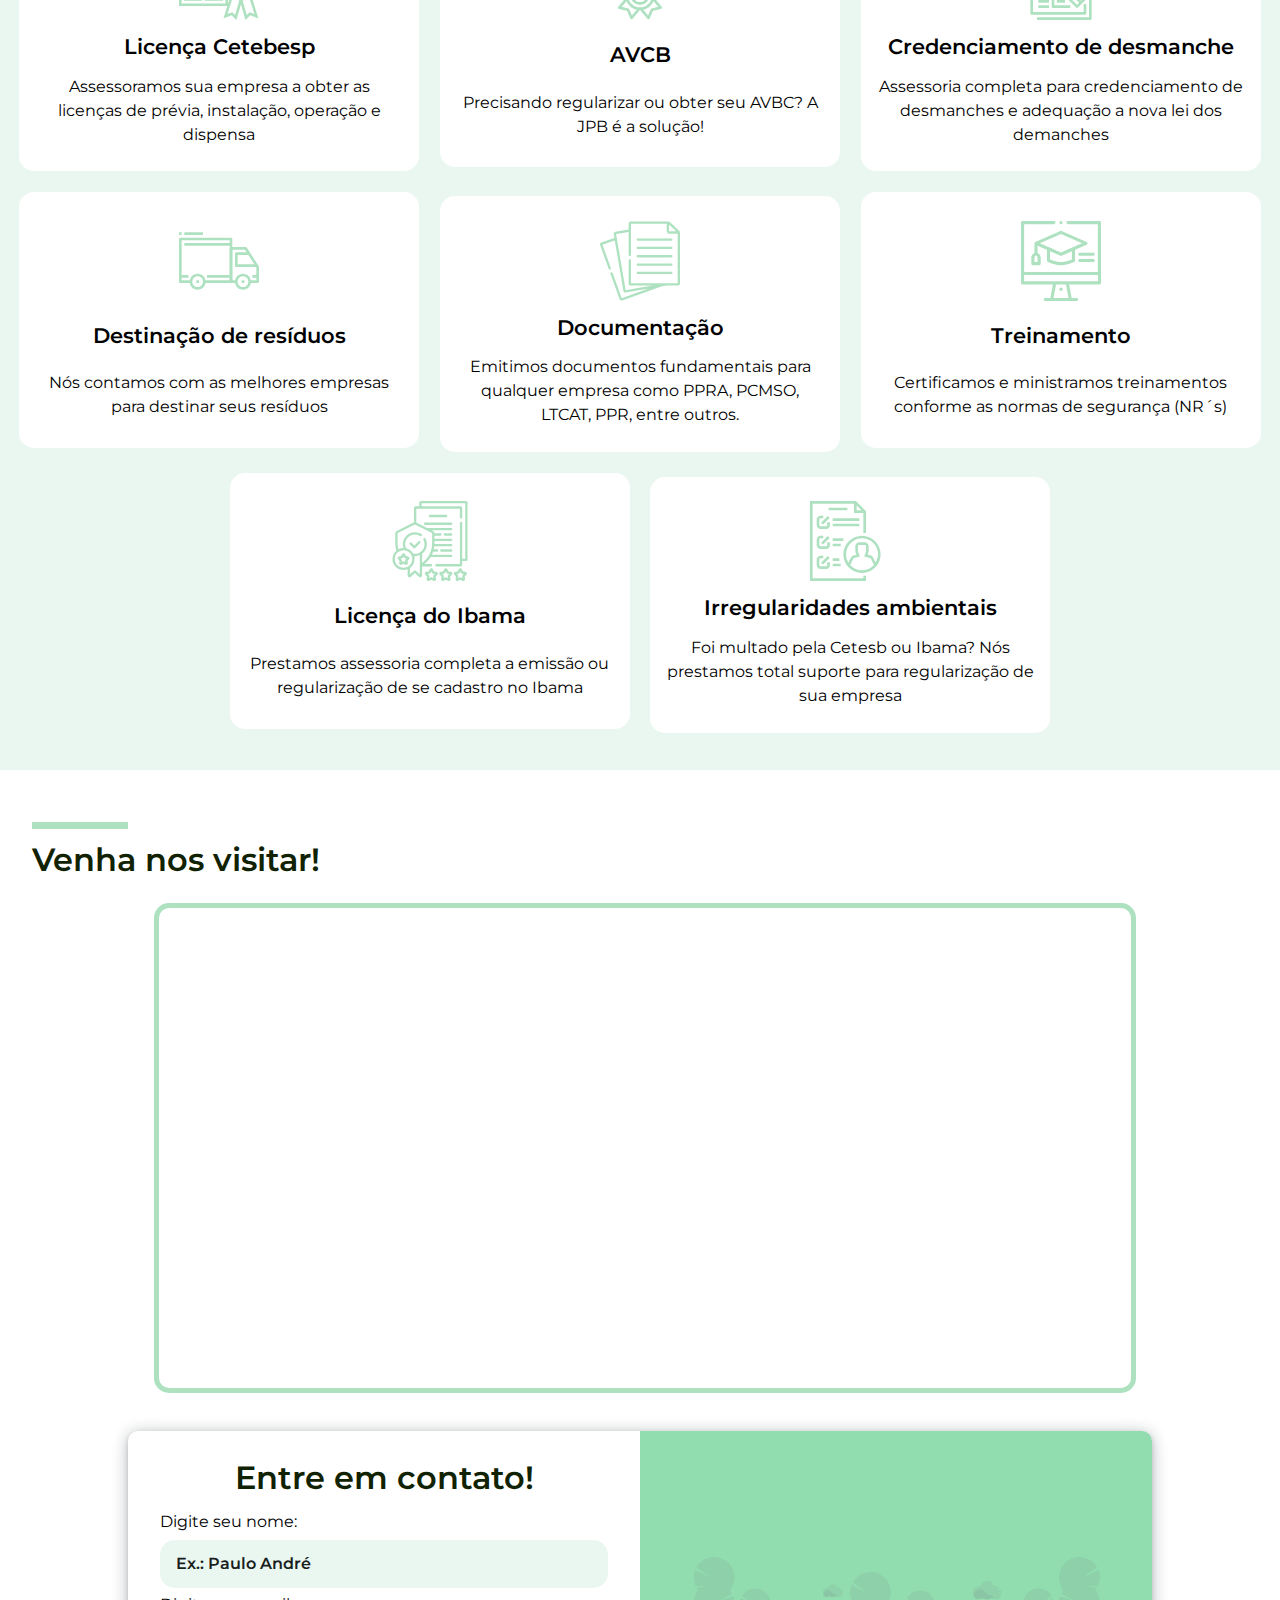
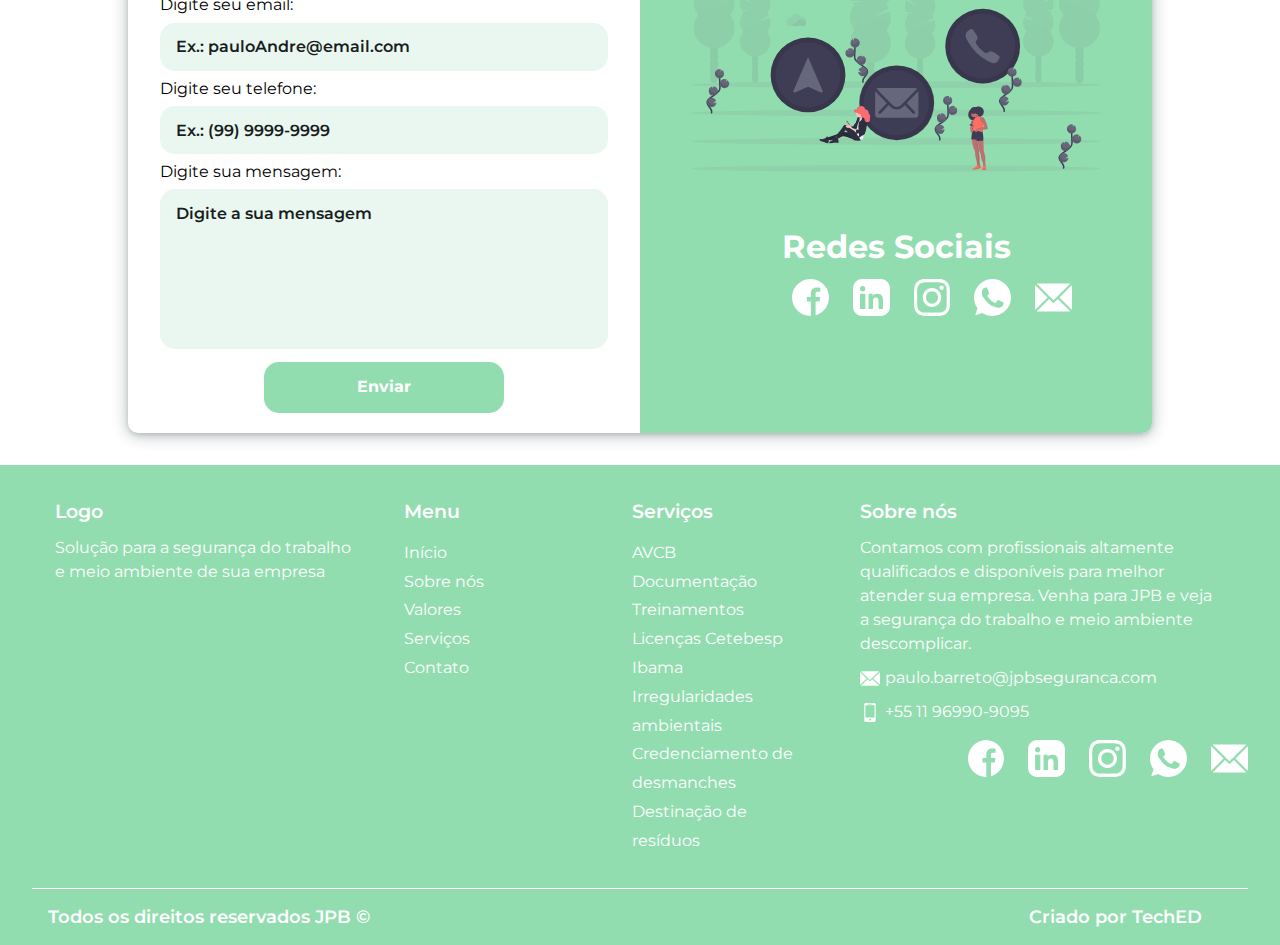
==== commit 5b8cb0a3: "chore: refatoração de import do css" ====
--- a/index.html
+++ b/index.html
@@ -13,18 +13,8 @@
     <title>Segurança do Trabalho e Meio Ambiente | JPB</title>
 
     <!-- Css -->
-    <link rel="stylesheet" href="./css/reset.css" />
-    <link rel="stylesheet" href="./css/normalize.css" />
-    <link rel="stylesheet" href="./css/keyFrame.css" />
-    <link rel="stylesheet" href="./css/header.css" />
-    <link rel="stylesheet" href="./css/index/home.css" />
-    <link rel="stylesheet" href="./css/index/about-us.css" />
-    <link rel="stylesheet" href="./css/index/business-value.css" />
-    <link rel="stylesheet" href="./css/index/gallery.css" />
-    <link rel="stylesheet" href="./css/index/our-service.css" />
-    <link rel="stylesheet" href="./css/index/maps.css" />
-    <link rel="stylesheet" href="./css/index/contact.css" />
-    <link rel="stylesheet" href="./css/footer.css" />
+    <link rel="stylesheet" href="./css/main-styles.css" />
+    <link rel="stylesheet" href="./css/index/styles.css" />
 
     <!-- Font -->
     <link rel="preconnect" href="https://fonts.gstatic.com" />
--- a/css/main-styles.css
+++ b/css/main-styles.css
@@ -0,0 +1,5 @@
+@import url("./reset.css");
+@import url("./normalize.css");
+@import url("./keyFrame.css");
+@import url("./header.css");
+@import url("./footer.css");--- a/css/index/styles.css
+++ b/css/index/styles.css
@@ -0,0 +1,7 @@
+@import url("./home.css");
+@import url("./about-us.css");
+@import url("./business-value.css");
+@import url("./gallery.css");
+@import url("./our-service.css");
+@import url("./maps.css");
+@import url("./contact.css");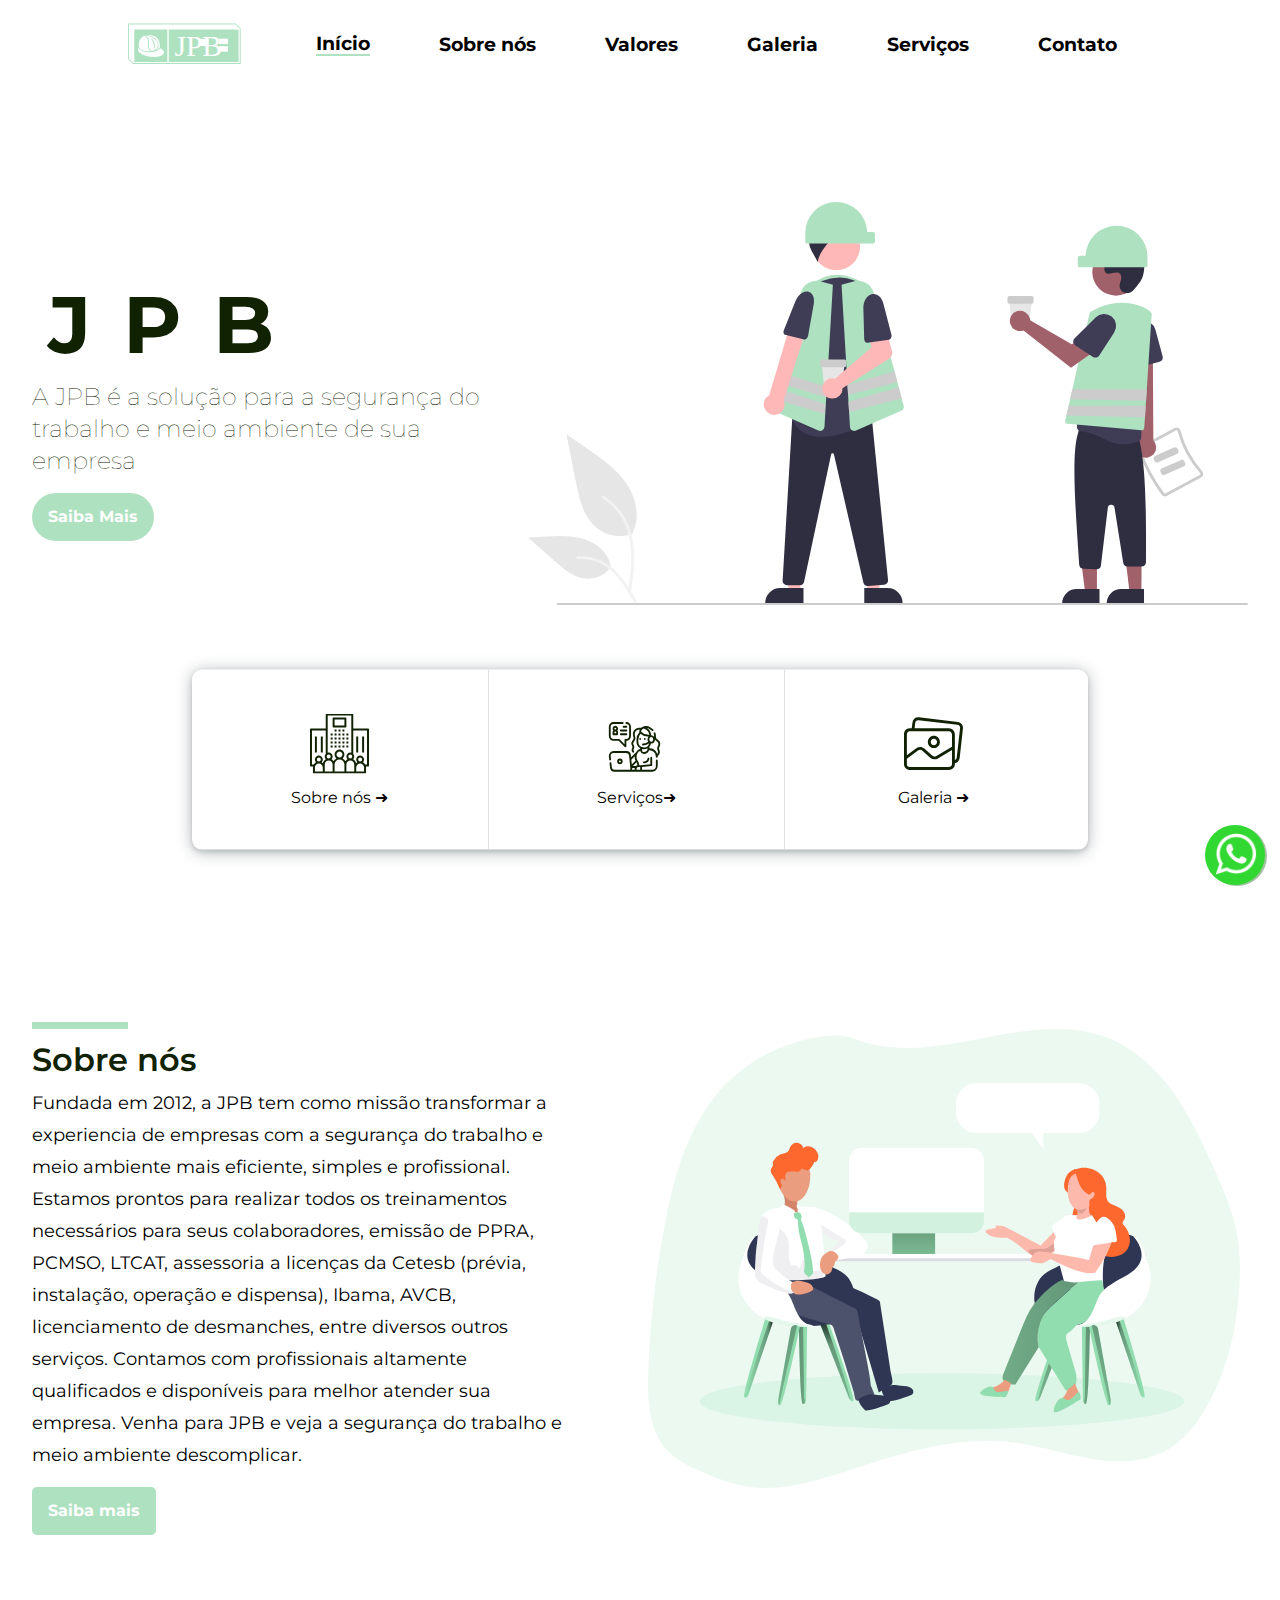
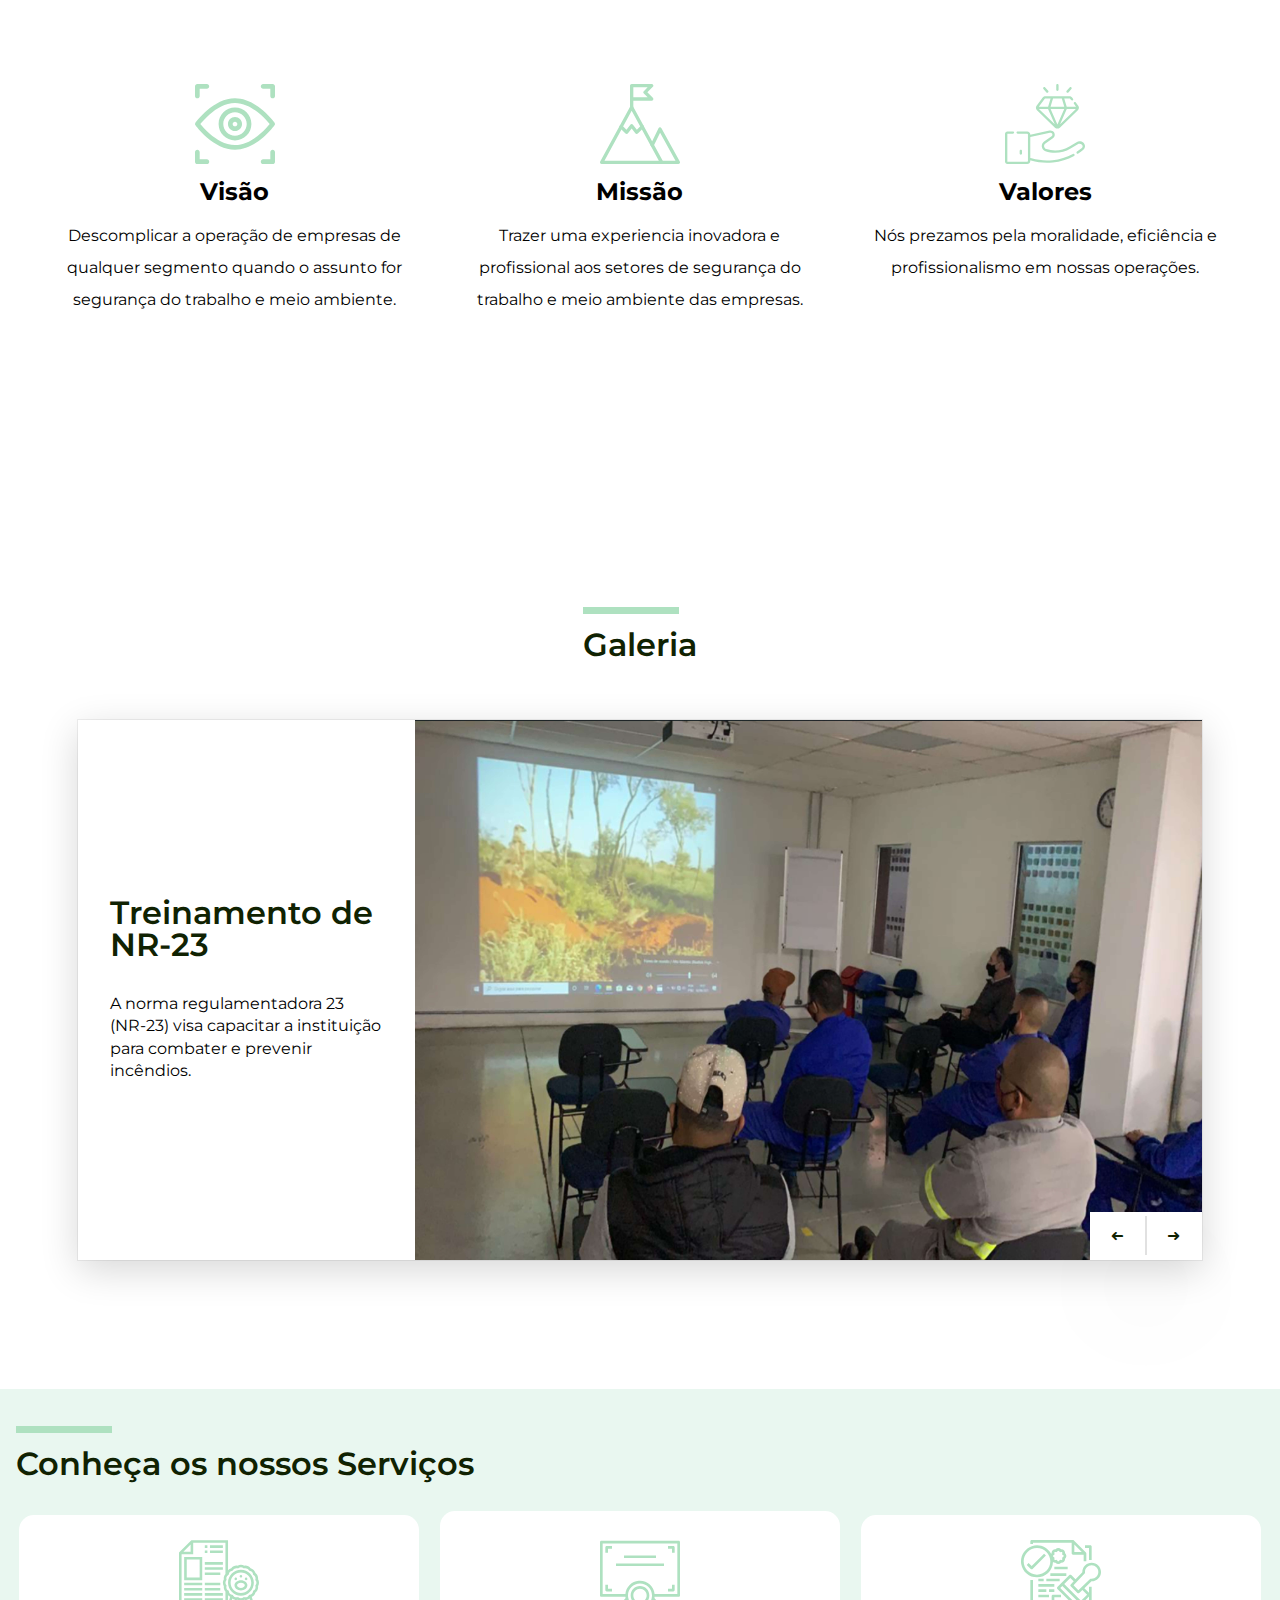
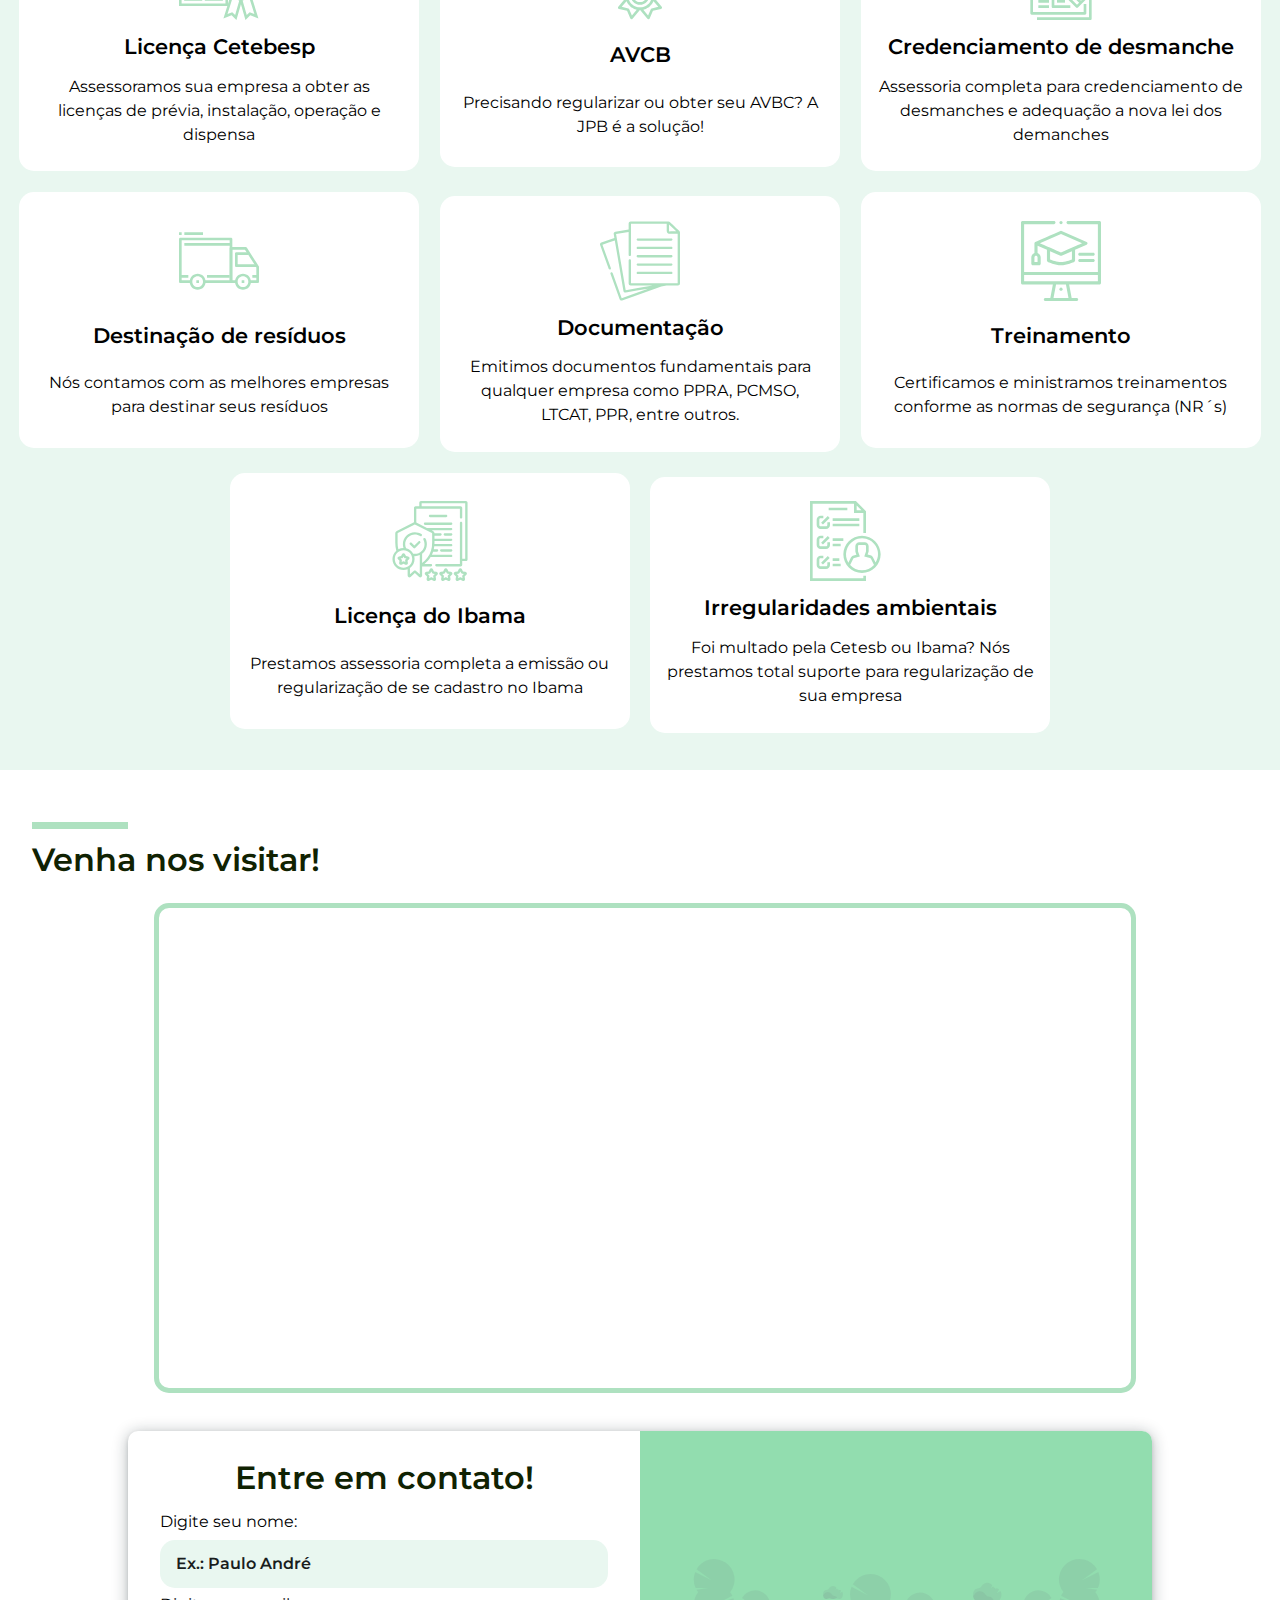
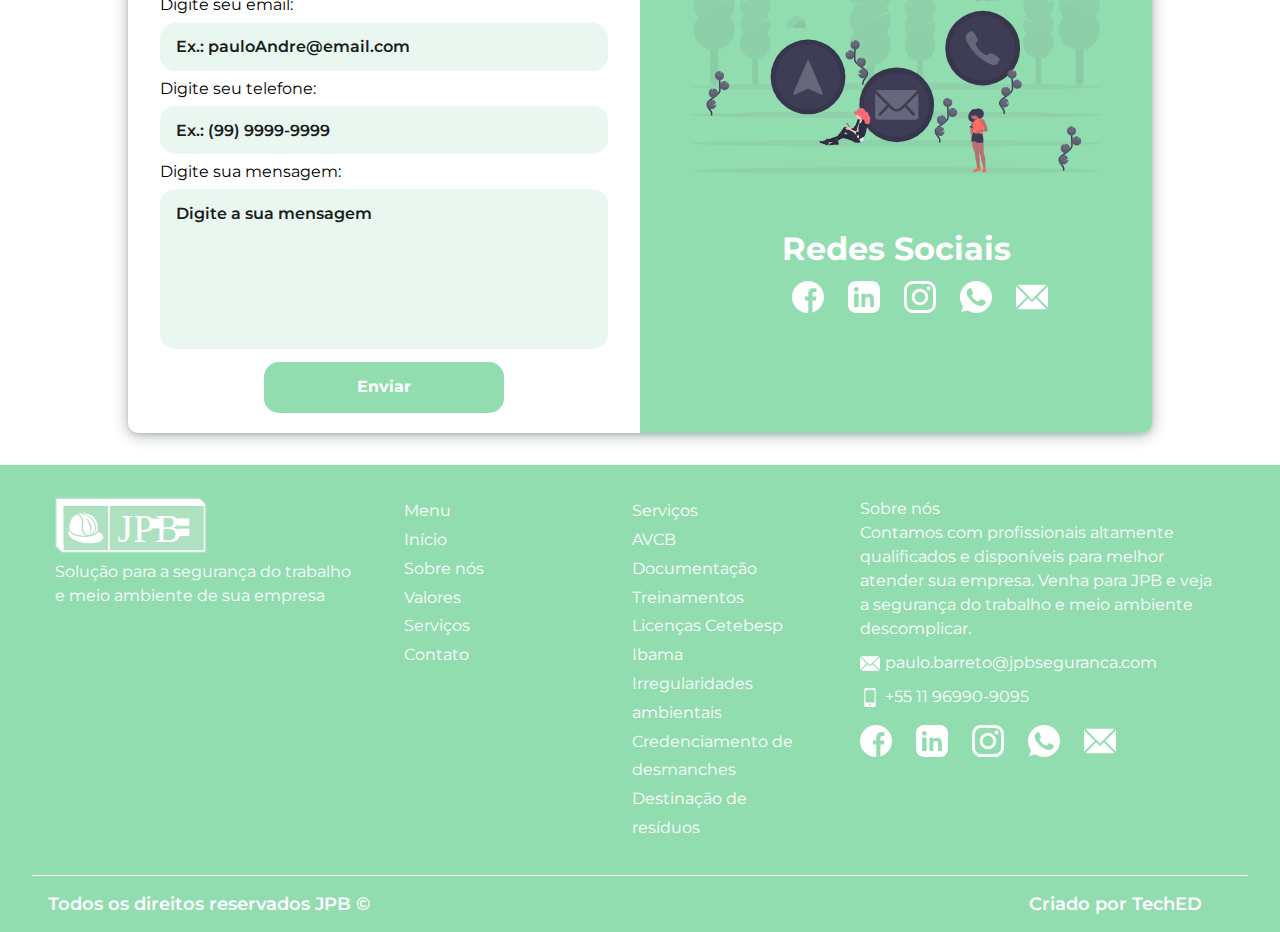
==== commit 34e8b7ca: "chore: inserindo logo nas paginas" ====
--- a/index.html
+++ b/index.html
@@ -31,7 +31,7 @@
 <body>
     <section class="home" id="home">
         <header class="home__header">
-            <a href="" class="menu__logo"><img src="" alt="" />Logo</a>
+            <a href="" class="menu__logo"><img src="./img/logo.svg" alt="" class="header__logo"/></a>
             <img src="./img/icon/mobile/menu-mobile.svg" alt="" class="menu-mobile">
             <nav class="header__menu">
                 <ul class="menu__list">
@@ -367,7 +367,7 @@
         <section class="footer__content-menu">
 
             <section class="content-menu__brand">
-                <h2 class="footer-title">Logo</h2>
+                <img src="./img/logo.svg" alt="" class="footer__logo"/>
                 <p class="brand__description">Solução para a segurança do trabalho e meio ambiente de sua empresa</p>
                 <section class="content-menu__maps">
                     <h2 class="footer-title footer-title--maps">Endereço</h2>
--- a/css/index/styles.css
+++ b/css/index/styles.css
@@ -1,7 +1 @@
-@import url("./home.css");
-@import url("./about-us.css");
-@import url("./business-value.css");
-@import url("./gallery.css");
-@import url("./our-service.css");
-@import url("./maps.css");
-@import url("./contact.css");+@import url("./home.css"); @import url("./about-us.css"); @import url("./business-value.css"); @import url("./gallery.css"); @import url("./our-service.css"); @import url("./maps.css"); @import url("./contact.css"); @import url("../footer.css");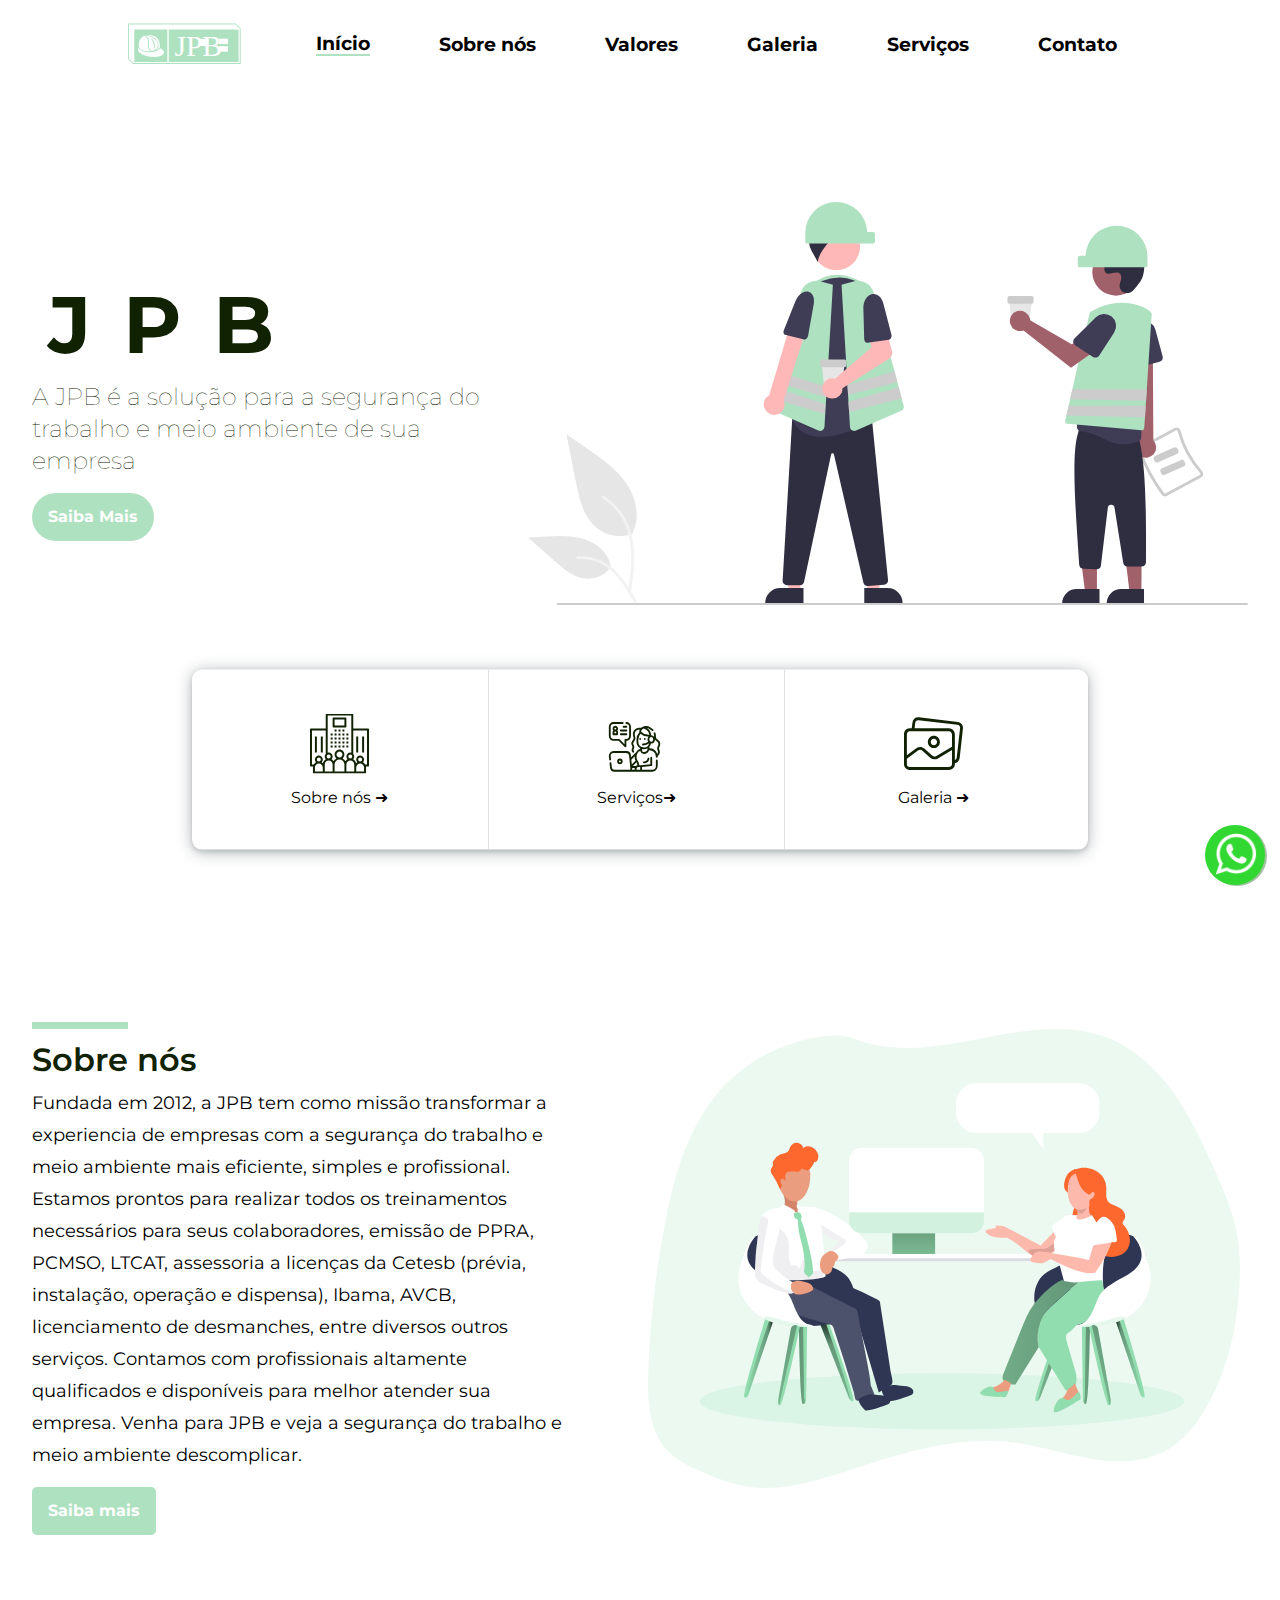
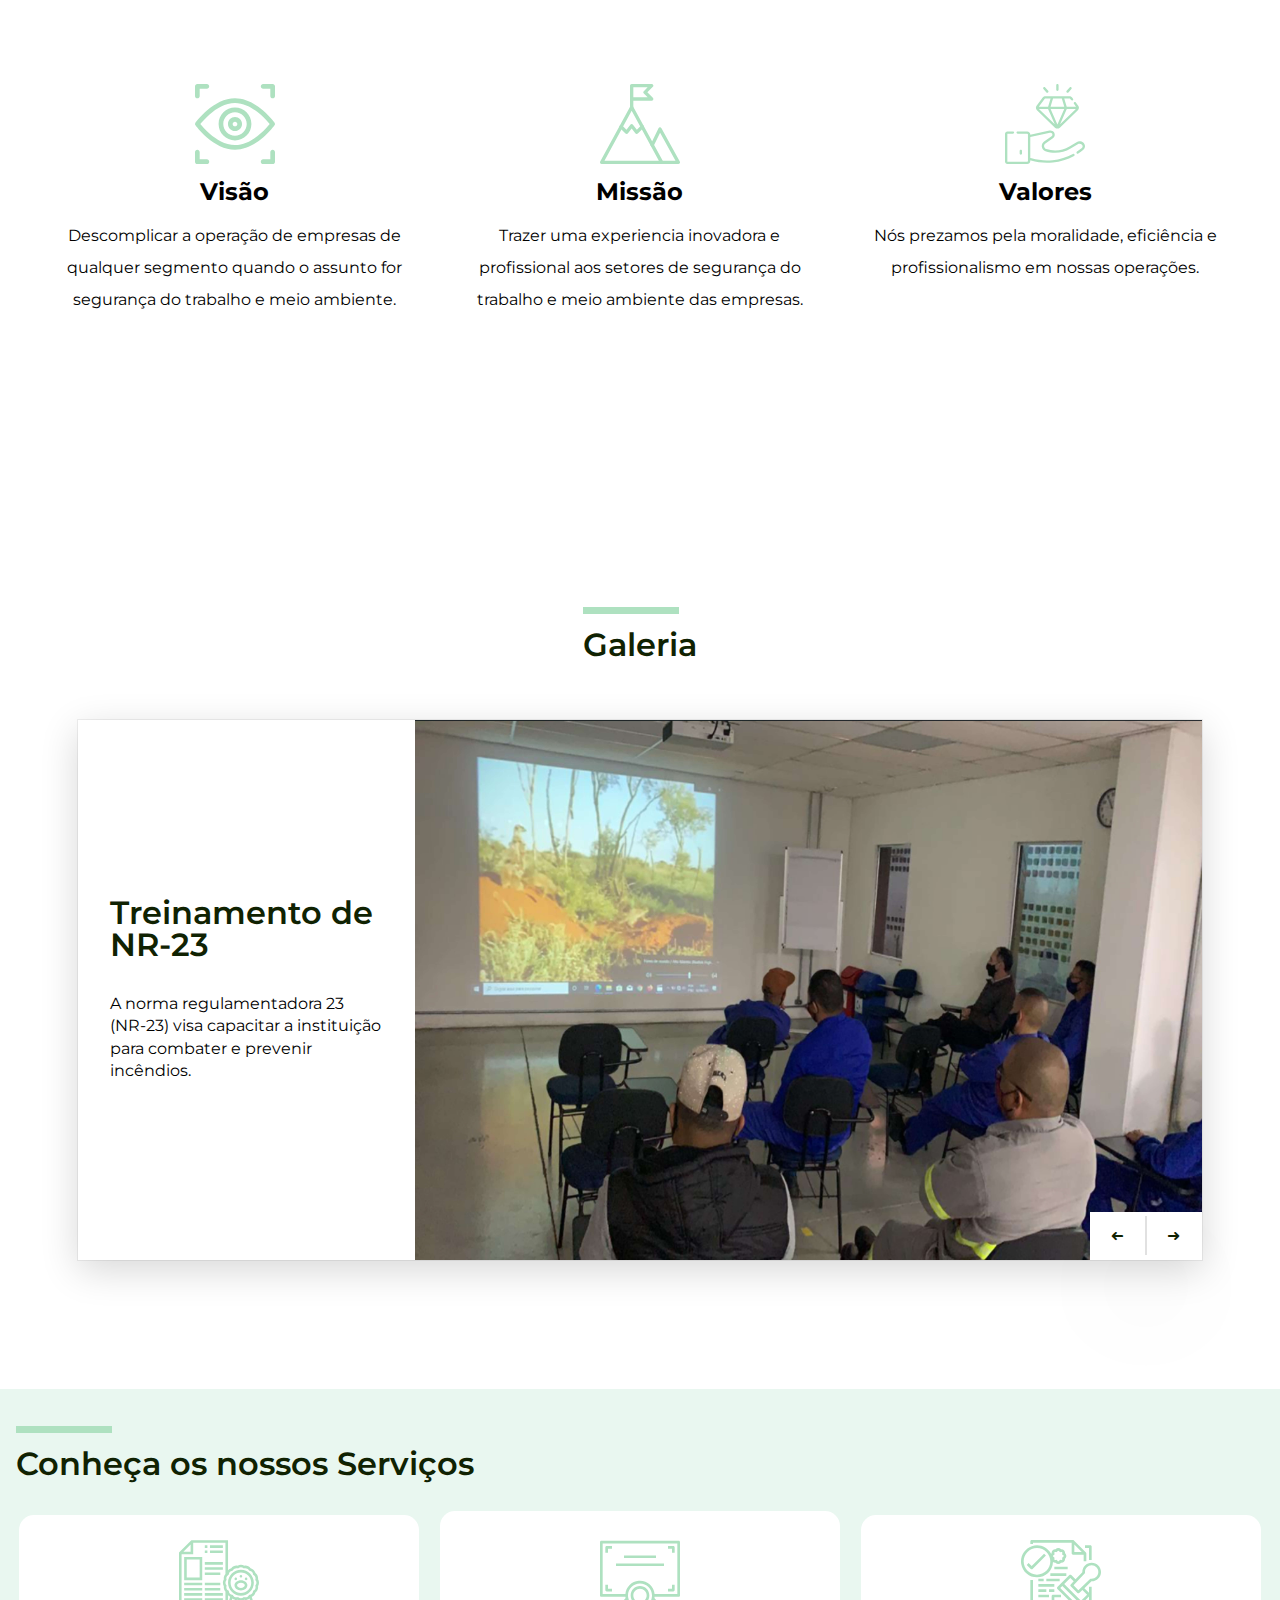
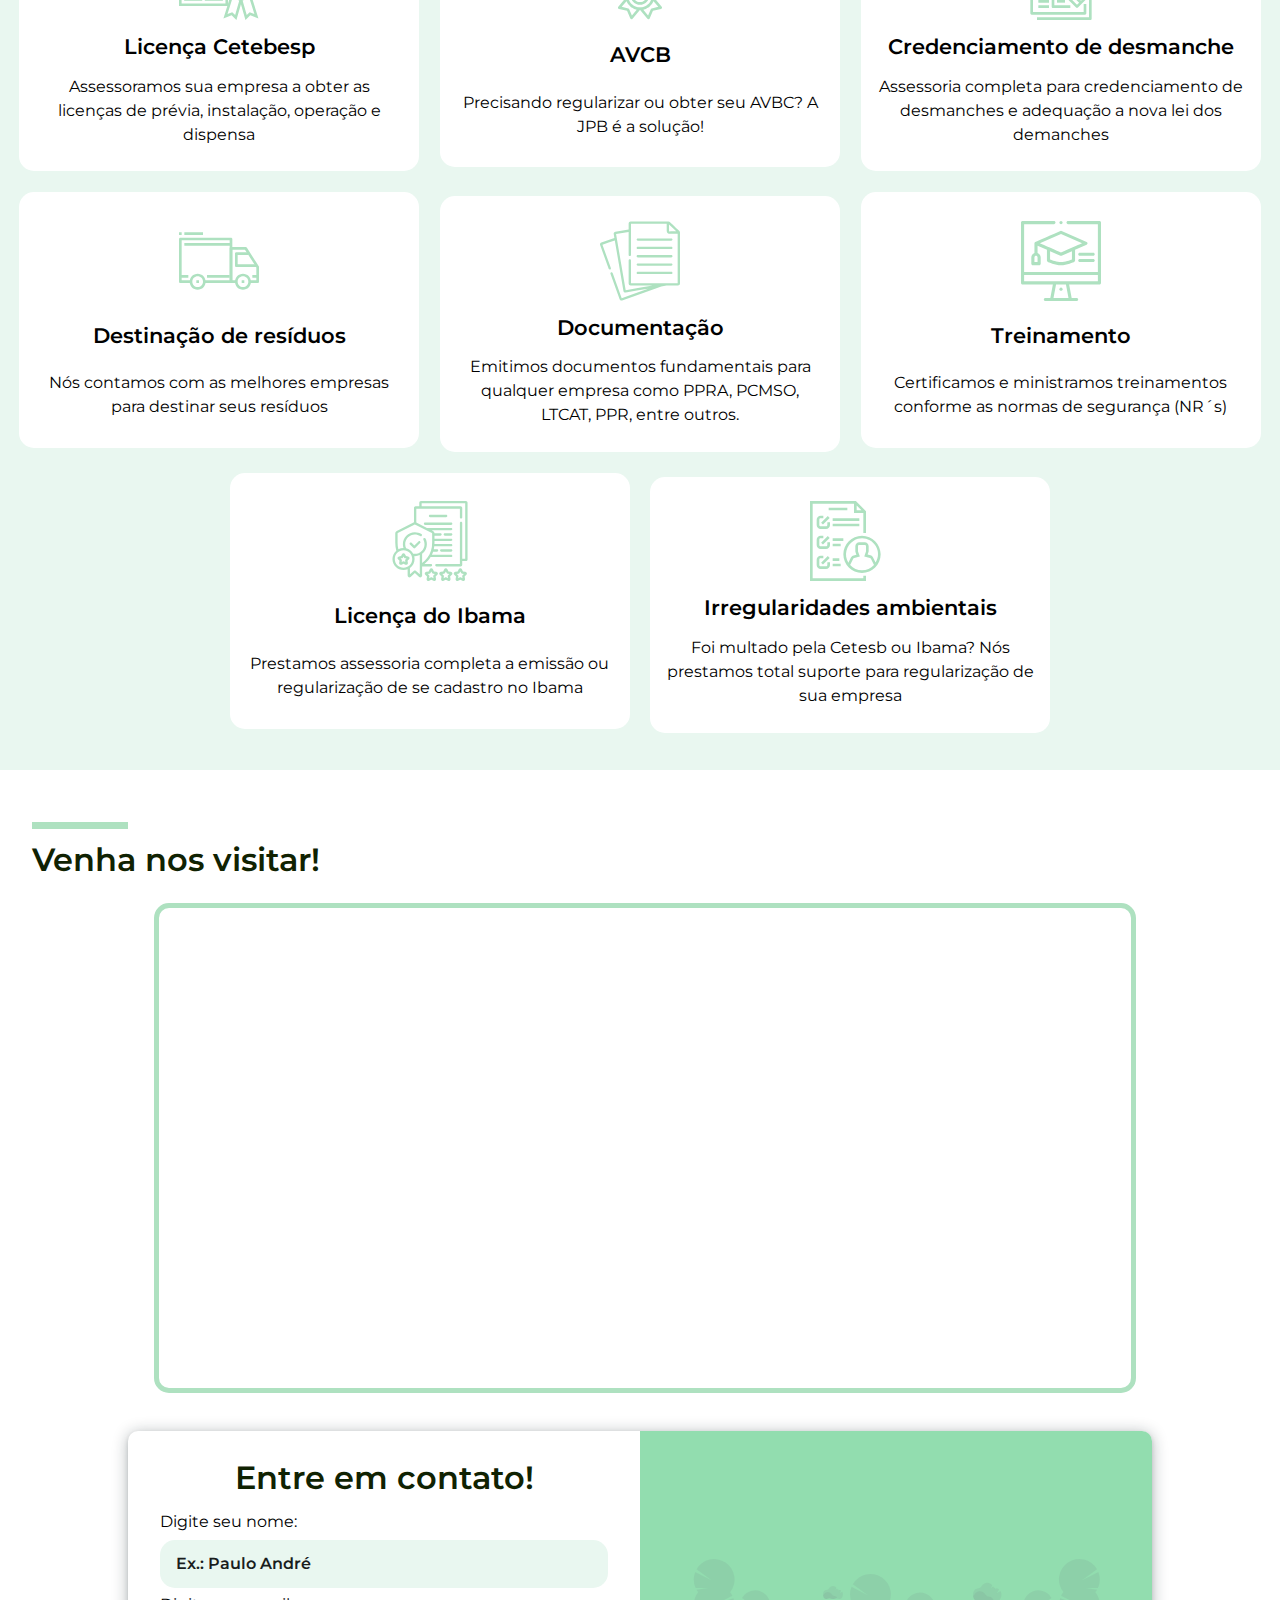
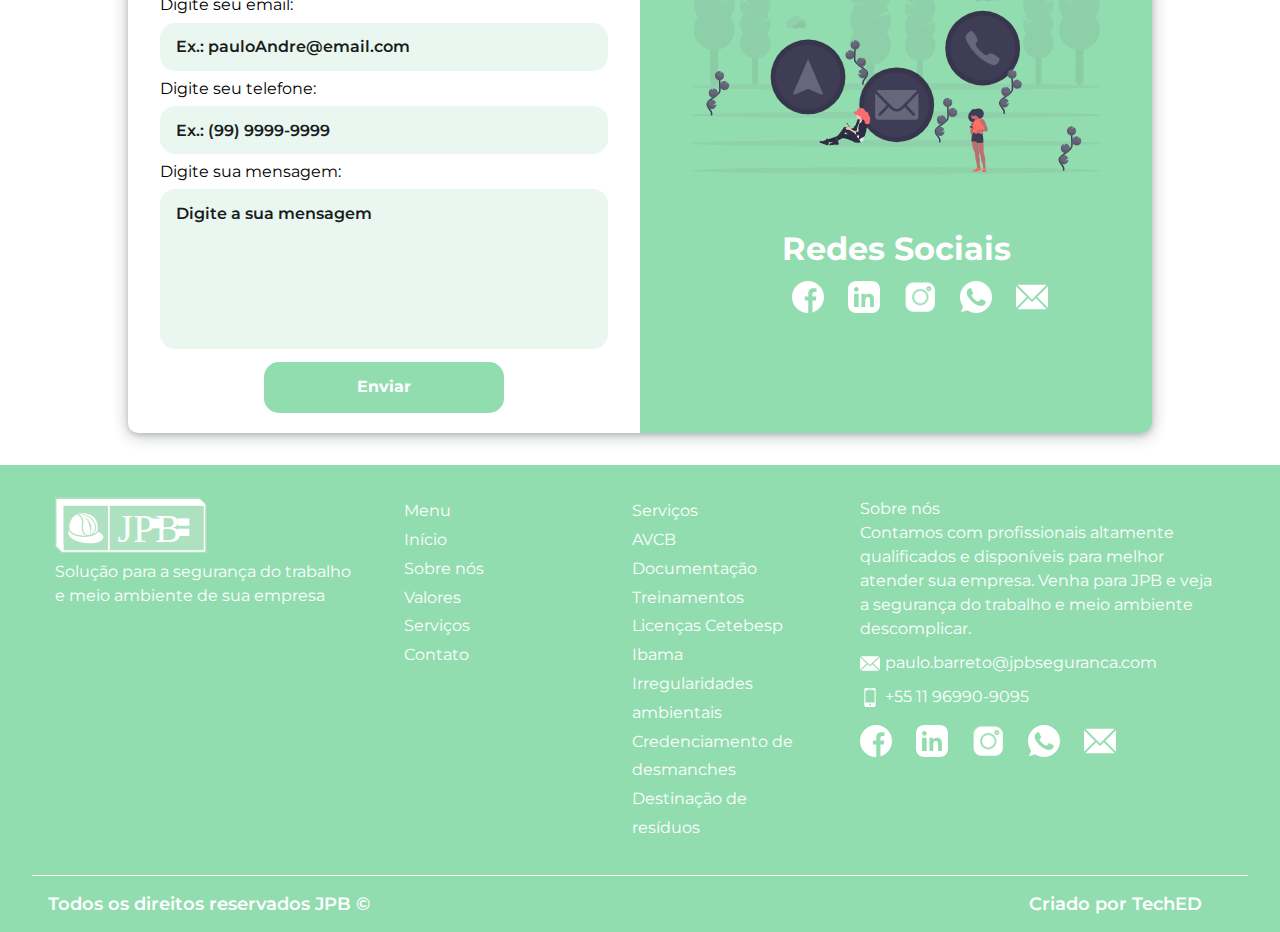
==== commit 19549ac0: "chore: ajuste de acessibilidade" ====
--- a/index.html
+++ b/index.html
@@ -31,11 +31,11 @@
 <body>
     <section class="home" id="home">
         <header class="home__header">
-            <a href="" class="menu__logo"><img src="./img/logo.svg" alt="" class="header__logo"/></a>
-            <img src="./img/icon/mobile/menu-mobile.svg" alt="" class="menu-mobile">
+            <a href="" class="menu__logo"><img src="./img/logo.svg" alt="logo jpb" class="header__logo"/></a>
+            <img src="./img/icon/mobile/menu-mobile.svg" alt="menu" class="menu-mobile">
             <nav class="header__menu">
                 <ul class="menu__list">
-                    <img src="./img/icon/mobile/close-mobile.svg" class="close-mobile" />
+                    <img src="./img/icon/mobile/close-mobile.svg" alt="fechar menu" class="close-mobile" />
                     <a href="#home" class="list__link active">
                         <li> Início</li>
                     </a>
@@ -103,21 +103,21 @@
         <section class="home__fast-navigation">
             <section class="fast-navigarion__card-link">
                 <a href="about-us.html" class="card-link__redirect">
-                    <img src="./img/icon/home-icons/enterprise.svg" alt="" class="card-link__icon">
+                    <img src="./img/icon/home-icons/enterprise.svg" alt="Ícone de empresa" class="card-link__icon">
                     <span class="card-link__link">Sobre nós <span>&#10140;</span> </span>
                 </a>
             </section>
 
             <section class="fast-navigarion__card-link">
                 <a href="home-service.html" class="card-link__redirect">
-                    <img src="./img/icon/home-icons/service.svg" alt="" class="card-link__icon">
+                    <img src="./img/icon/home-icons/service.svg" alt="Ícone de serviço" class="card-link__icon">
                     <span class="card-link__link">Serviços<span>&#10140;</span>
                 </a>
             </section>
 
             <section class="fast-navigarion__card-link">
                 <a href="#gallery" class="card-link__redirect">
-                    <img src="./img/icon/home-icons/gallery.svg" alt="" class="card-link__icon">
+                    <img src="./img/icon/home-icons/gallery.svg" alt="Ícone de galeria" class="card-link__icon">
                     <span class="card-link__link">Galeria <span>&#10140;</span> </span>
                 </a>
             </section>
@@ -235,53 +235,53 @@
 
         <section class="our-service__container">
             <a href="licenca-cetesb.html" class="container__card">
-                <img src="./img/icon/our-service/license-cetebesp.svg" alt="" class="card__illustration">
+                <img src="./img/icon/our-service/license-cetebesp.svg" alt="Ícone de licensa Cetebesp" class="card__illustration">
                 <h2 class="card__title">Licença Cetebesp</h2>
                 <p class="card__description">Assessoramos sua empresa a obter as licenças de prévia, instalação,
                     operação e dispensa</p>
             </a>
 
             <a href="avcb.html" class="container__card">
-                <img src="./img/icon/our-service/certificate.svg" alt="" class="card__illustration">
+                <img src="./img/icon/our-service/certificate.svg" alt="Ícone de certificação" class="card__illustration">
                 <h2 class="card__title">AVCB</h2>
                 <p class="card__description">Precisando regularizar ou obter seu AVBC? A JPB é a solução!</p>
             </a>
 
             <a href="credenciamento-desmanche.html" class="container__card">
-                <img src="./img/icon/our-service/license.svg" alt="" class="card__illustration">
+                <img src="./img/icon/our-service/license.svg" alt="Ícone de certificação" class="card__illustration">
                 <h2 class="card__title">Credenciamento de desmanche</h2>
                 <p class="card__description">Assessoria completa para credenciamento de desmanches e adequação a nova
                     lei dos demanches </p>
             </a>
 
             <a href="destinacao-residuos.html" class="container__card">
-                <img src="./img/icon/our-service/truck.svg" alt="" class="card__illustration">
+                <img src="./img/icon/our-service/truck.svg" alt="Ícone de caminhão" class="card__illustration">
                 <h2 class="card__title">Destinação de resíduos</h2>
                 <p class="card__description">Nós contamos com as melhores empresas para destinar seus resíduos</p>
             </a>
 
             <a href="documentacao-seguranca-trabalho.html" class="container__card">
-                <img src="./img/icon/our-service/document.svg" alt="" class="card__illustration">
+                <img src="./img/icon/our-service/document.svg" alt="Ícone de documentação" class="card__illustration">
                 <h2 class="card__title">Documentação</h2>
                 <p class="card__description">Emitimos documentos fundamentais para qualquer empresa como PPRA, PCMSO,
                     LTCAT, PPR, entre outros.</p>
             </a>
             <a href="treinamento-seguranca-trabalho.html" class="container__card">
-                <img src="./img/icon/our-service/learning.svg" alt="" class="card__illustration">
+                <img src="./img/icon/our-service/learning.svg" alt="Ícone de treinamento" class="card__illustration">
                 <h2 class="card__title">Treinamento</h2>
                 <p class="card__description">Certificamos e ministramos treinamentos conforme as normas de segurança
                     (NR´s)</p>
             </a>
 
             <a href="licenca-ibama.html" class="container__card">
-                <img src="./img/icon/our-service/accreditation.svg" alt="" class="card__illustration">
+                <img src="./img/icon/our-service/accreditation.svg" alt="Ícone de linceça do Ibama" class="card__illustration">
                 <h2 class="card__title">Licença do Ibama</h2>
                 <p class="card__description">Prestamos assessoria completa a emissão ou regularização de se cadastro no
                     Ibama</p>
             </a>
 
             <a href="irregularidade-ambiental.html" class="container__card">
-                <img src="./img/icon/our-service/authorization.svg" alt="" class="card__illustration">
+                <img src="./img/icon/our-service/authorization.svg" alt="Ícone de autorização" class="card__illustration">
                 <h2 class="card__title">Irregularidades ambientais</h2>
                 <p class="card__description">Foi multado pela Cetesb ou Ibama? Nós prestamos total suporte para
                     regularização de sua empresa</p>
@@ -339,20 +339,20 @@
 
                 <section class="info__container-social">
                     <a href="https://www.facebook.com/JPB-108617468153739" target="blank">
-                        <img src="./img/icon/contact/facebook.svg" alt="" class="social__icon social__icon--footer">
+                        <img src="./img/icon/contact/facebook.svg" alt="facebook" class="social__icon social__icon--footer">
                     </a>
                     <a href="https://www.linkedin.com/company/jpb-seguran%C3%A7a-do-trabalho/about/?viewAsMember=true"
                         target="blank">
-                        <img src="./img/icon/contact/linkedin.svg" alt="" class="social__icon social__icon--footer">
+                        <img src="./img/icon/contact/linkedin.svg" alt="linkedin" class="social__icon social__icon--footer">
                     </a>
                     <a href="https://www.instagram.com/jpbseguranca/" target="blank">
-                        <img src="./img/icon/contact/instagram.svg" alt="" class="social__icon social__icon--footer">
+                        <img src="./img/icon/contact/instagram.svg" alt="instagram" class="social__icon social__icon--footer">
                     </a>
                     <a href="tel:+5511969909095">
-                        <img src="./img/icon/contact/whatsapp.svg" alt="" class="social__icon social__icon--footer">
+                        <img src="./img/icon/contact/whatsapp.svg" alt="whatsapp" class="social__icon social__icon--footer">
                     </a>
                     <a href="mailto:paulo.barreto@jpbseguranca.com" target="blank">
-                        <img src="./img/icon/contact/email.svg" alt="" class="social__icon social__icon--footer">
+                        <img src="./img/icon/contact/email.svg" alt="email" class="social__icon social__icon--footer">
                     </a>
                 </section>
 
@@ -367,7 +367,7 @@
         <section class="footer__content-menu">
 
             <section class="content-menu__brand">
-                <img src="./img/logo.svg" alt="" class="footer__logo"/>
+                <img src="./img/logo.svg" alt="logo jpb" class="footer__logo"/>
                 <p class="brand__description">Solução para a segurança do trabalho e meio ambiente de sua empresa</p>
                 <section class="content-menu__maps">
                     <h2 class="footer-title footer-title--maps">Endereço</h2>
@@ -432,32 +432,32 @@
                 </p>
                 <div class="links-written">
                     <a href="mailto:paulo.barreto@jpbseguranca.com" class="links-written__container">
-                        <img src="./img/icon/contact/email.svg" alt="" class="email-written-icon">
+                        <img src="./img/icon/contact/email.svg" alt="Ícone de email" class="email-written-icon">
                         <span class="links-writeen__container__text">paulo.barreto@jpbseguranca.com</span>
                     </a>
                 </div>
                 <div class="links-written">
                     <a href="tel:+5511969909095" class="links-written__container">
-                        <img src="./img/icon/contact/cell-phone.svg" alt="" class="phone-written-icon">
+                        <img src="./img/icon/contact/cell-phone.svg" alt="Ícone de telefone" class="phone-written-icon">
                         <span class="links-writeen__container__text">+55 11 96990-9095</span>
                     </a>
                 </div>
                 <section class="info__container-social info__container-social--footer">
                     <a href="https://www.facebook.com/JPB-108617468153739" target="blank">
-                        <img src="./img/icon/contact/facebook.svg" alt="" class="social__icon social__icon--footer">
+                        <img src="./img/icon/contact/facebook.svg" alt="facebook" class="social__icon social__icon--footer">
                     </a>
                     <a href="https://www.linkedin.com/company/jpb-seguran%C3%A7a-do-trabalho/about/?viewAsMember=true"
                         target="blank">
-                        <img src="./img/icon/contact/linkedin.svg" alt="" class="social__icon social__icon--footer">
+                        <img src="./img/icon/contact/linkedin.svg" alt="linkedin" class="social__icon social__icon--footer">
                     </a>
                     <a href="https://www.instagram.com/jpbseguranca/" target="blank">
-                        <img src="./img/icon/contact/instagram.svg" alt="" class="social__icon social__icon--footer">
+                        <img src="./img/icon/contact/instagram.svg" alt="instagram" class="social__icon social__icon--footer">
                     </a>
                     <a href="tel:+5511969909095">
-                        <img src="./img/icon/contact/whatsapp.svg" alt="" class="social__icon social__icon--footer">
+                        <img src="./img/icon/contact/whatsapp.svg" alt="whatsapp" class="social__icon social__icon--footer">
                     </a>
                     <a href="mailto:paulo.barreto@jpbseguranca.com" target="blank">
-                        <img src="./img/icon/contact/email.svg" alt="" class="social__icon social__icon--footer">
+                        <img src="./img/icon/contact/email.svg" alt="email" class="social__icon social__icon--footer">
                     </a>
                 </section>
 
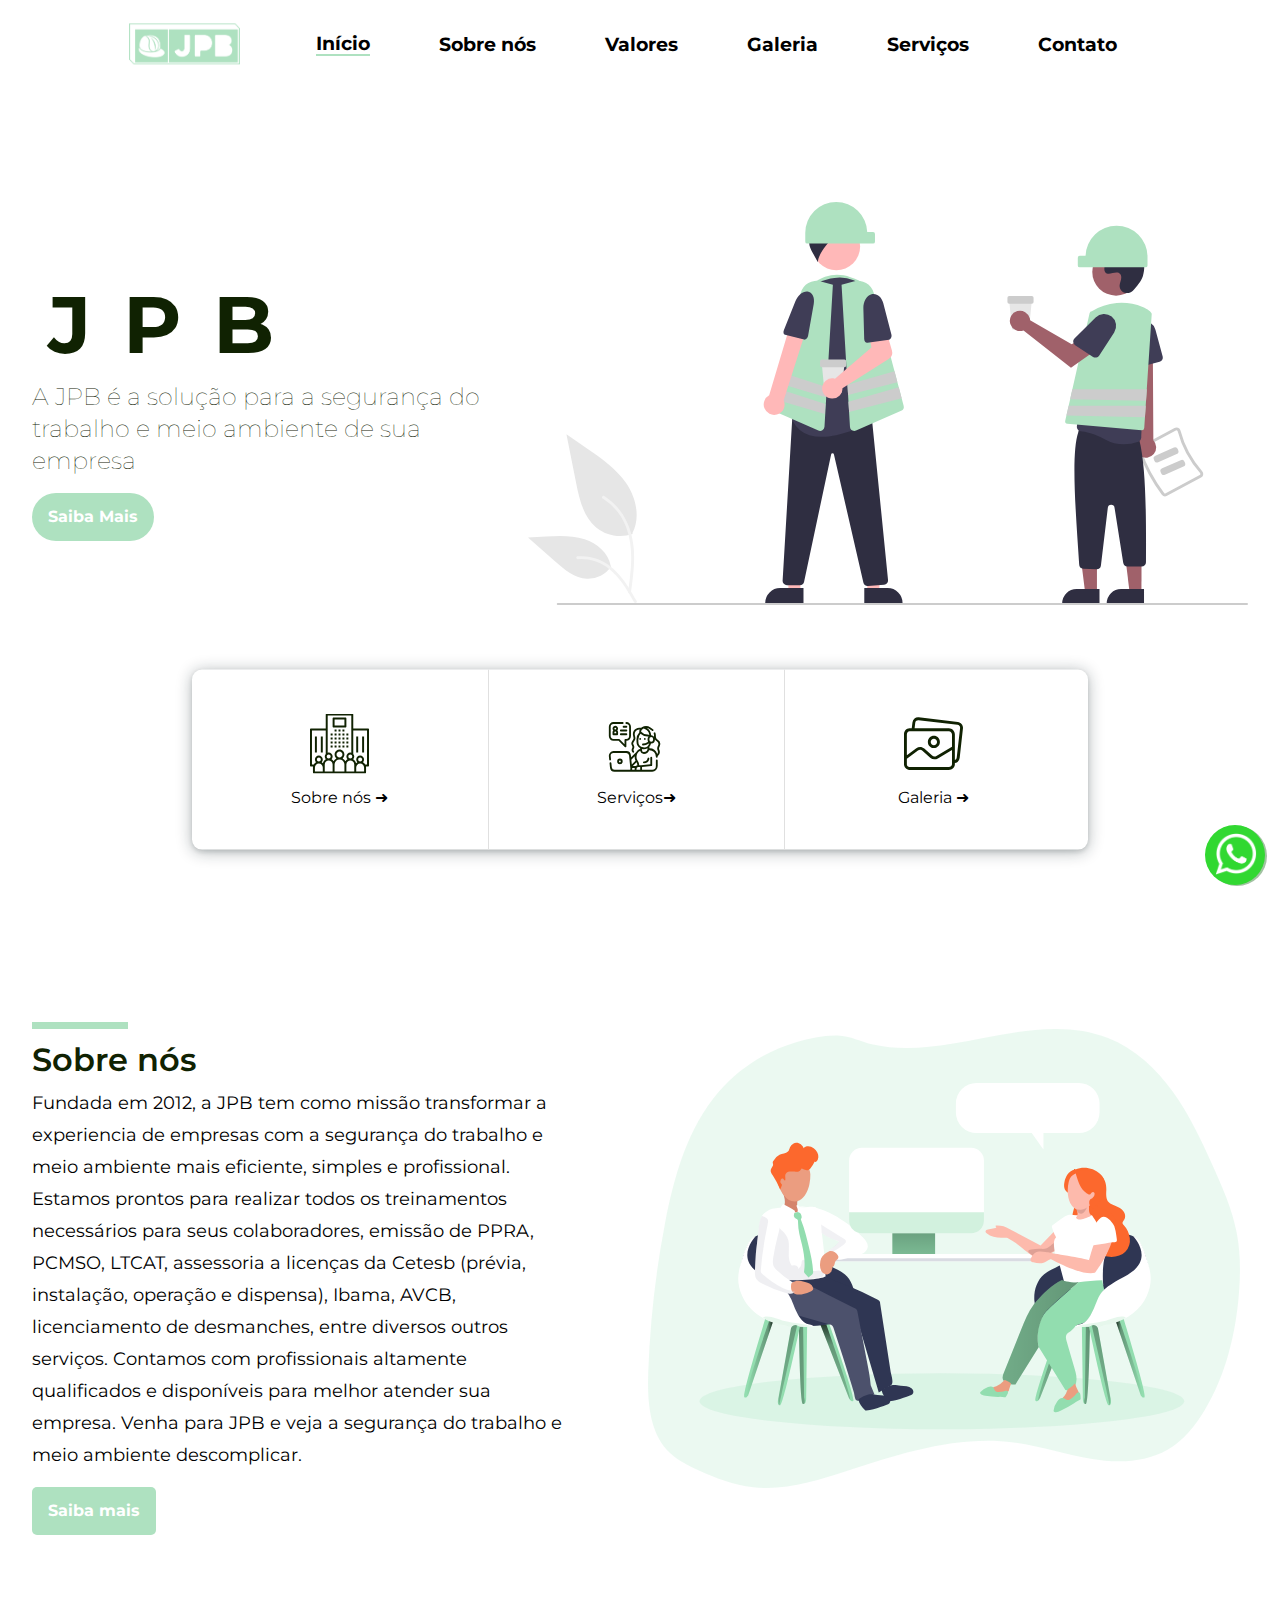
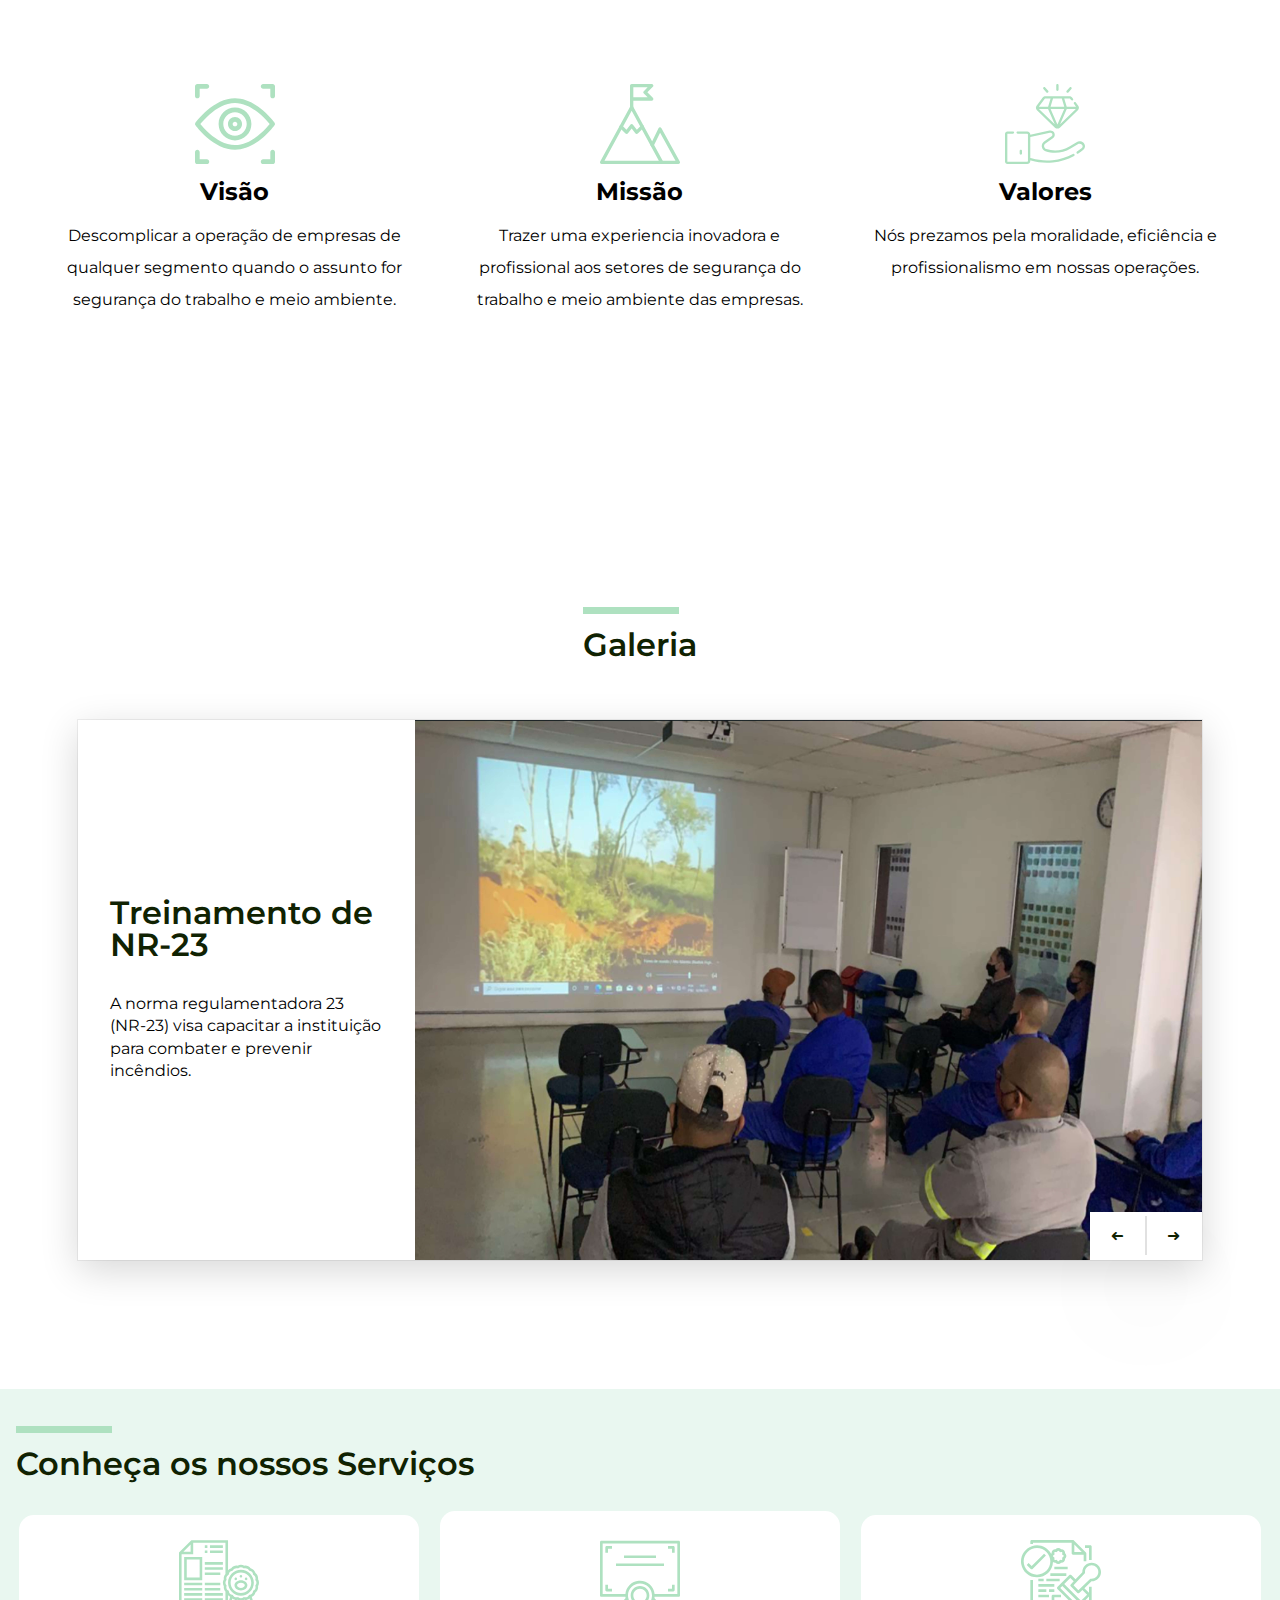
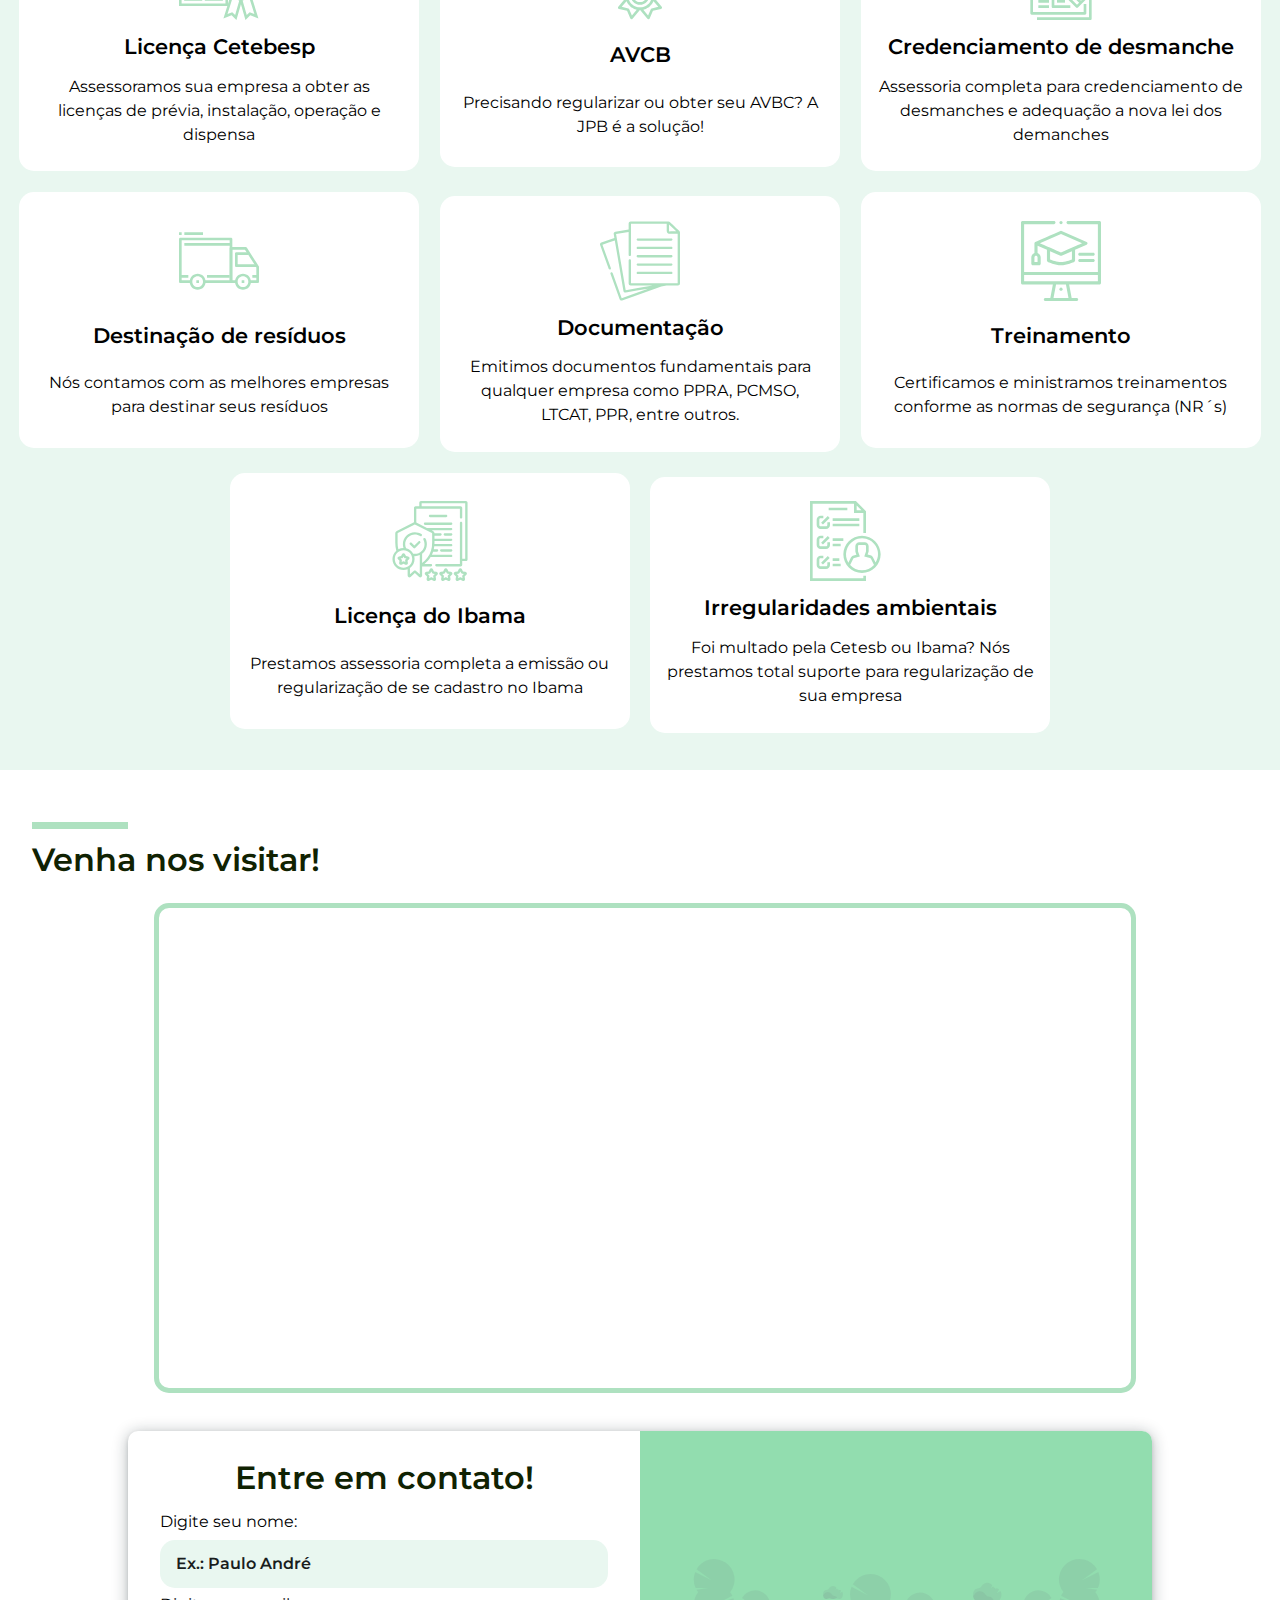
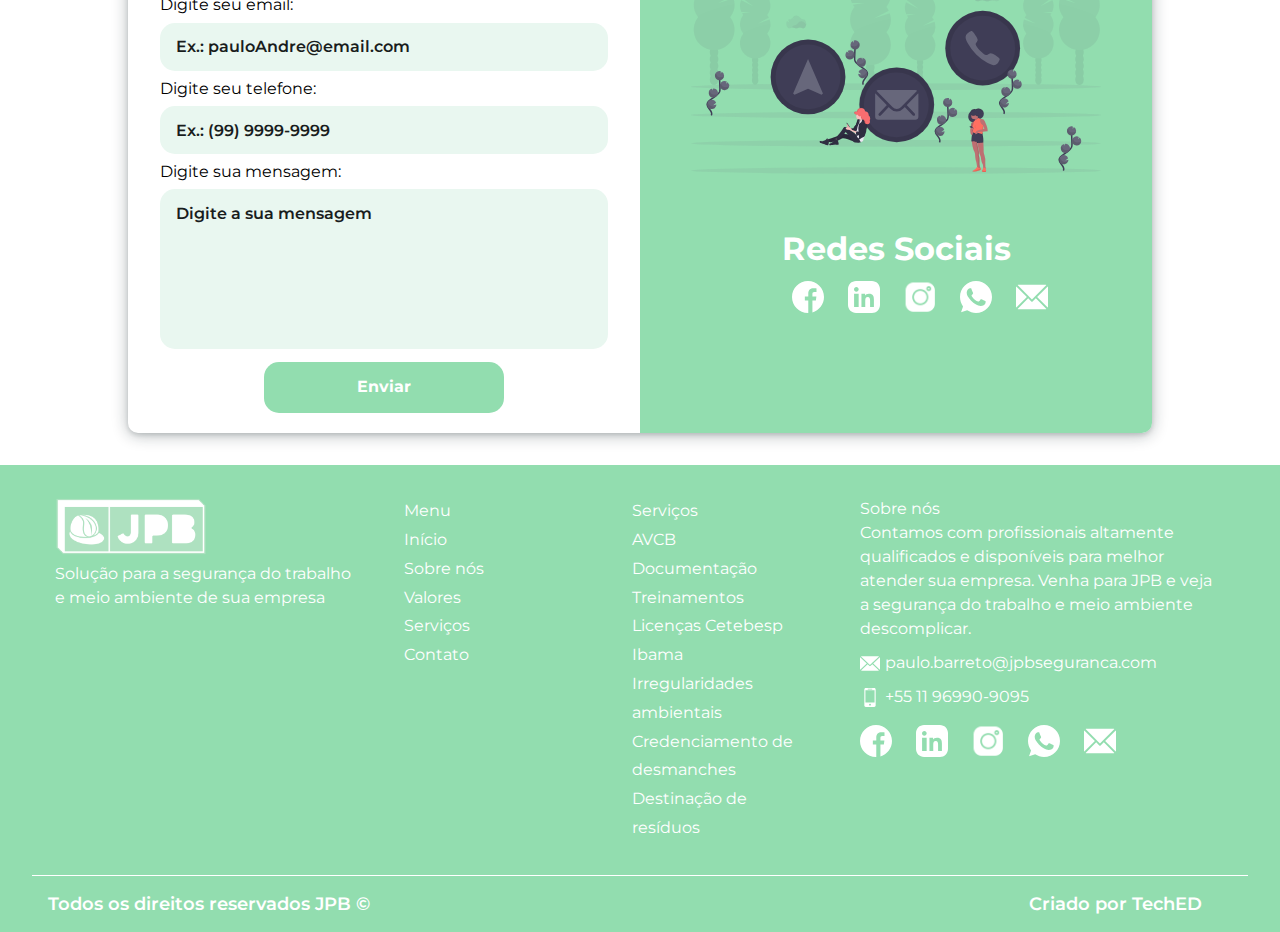
==== commit 6649e7f3: "favicon" ====
--- a/index.html
+++ b/index.html
@@ -2,6 +2,8 @@
 <html lang="pt-br">
 
 <head>
+
+    <link rel="icon" type="image/png" href="/img/favicon.png"/>
     <meta charset="UTF-8">
     <meta name="description"
         content="Segurança do Trabalho e Meio Ambiente é Com a JPB. Treinamentos, Licenças da Cetesb (Prévia, Instalação, Operação e Dispensa), Ibama, Lei do Desmanche Entre Outros">
--- a/css/index/styles.css
+++ b/css/index/styles.css
@@ -1 +1,8 @@
-@import url("./home.css"); @import url("./about-us.css"); @import url("./business-value.css"); @import url("./gallery.css"); @import url("./our-service.css"); @import url("./maps.css"); @import url("./contact.css"); @import url("../footer.css");+@import url("./home.css");
+@import url("./about-us.css");
+@import url("./business-value.css");
+@import url("./gallery.css");
+@import url("./our-service.css");
+@import url("./maps.css");
+@import url("./contact.css");
+@import url("../footer.css");